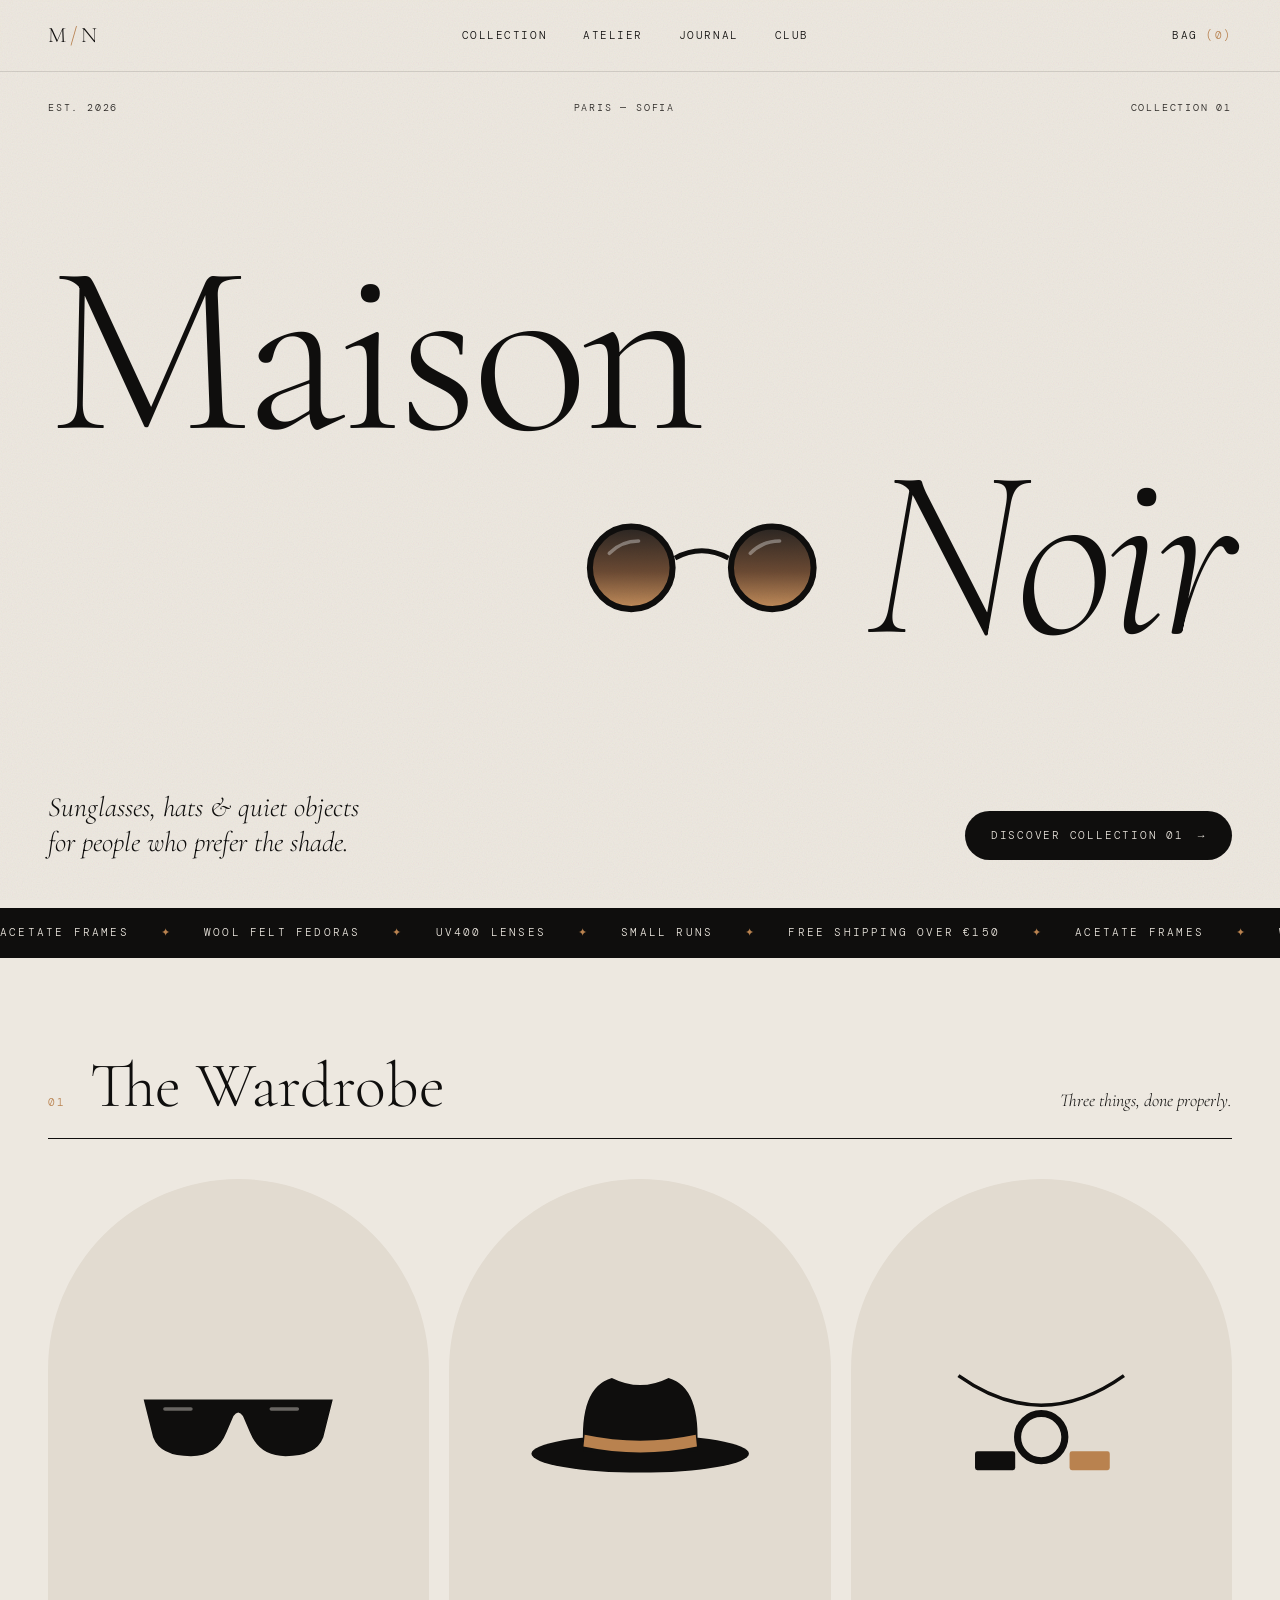
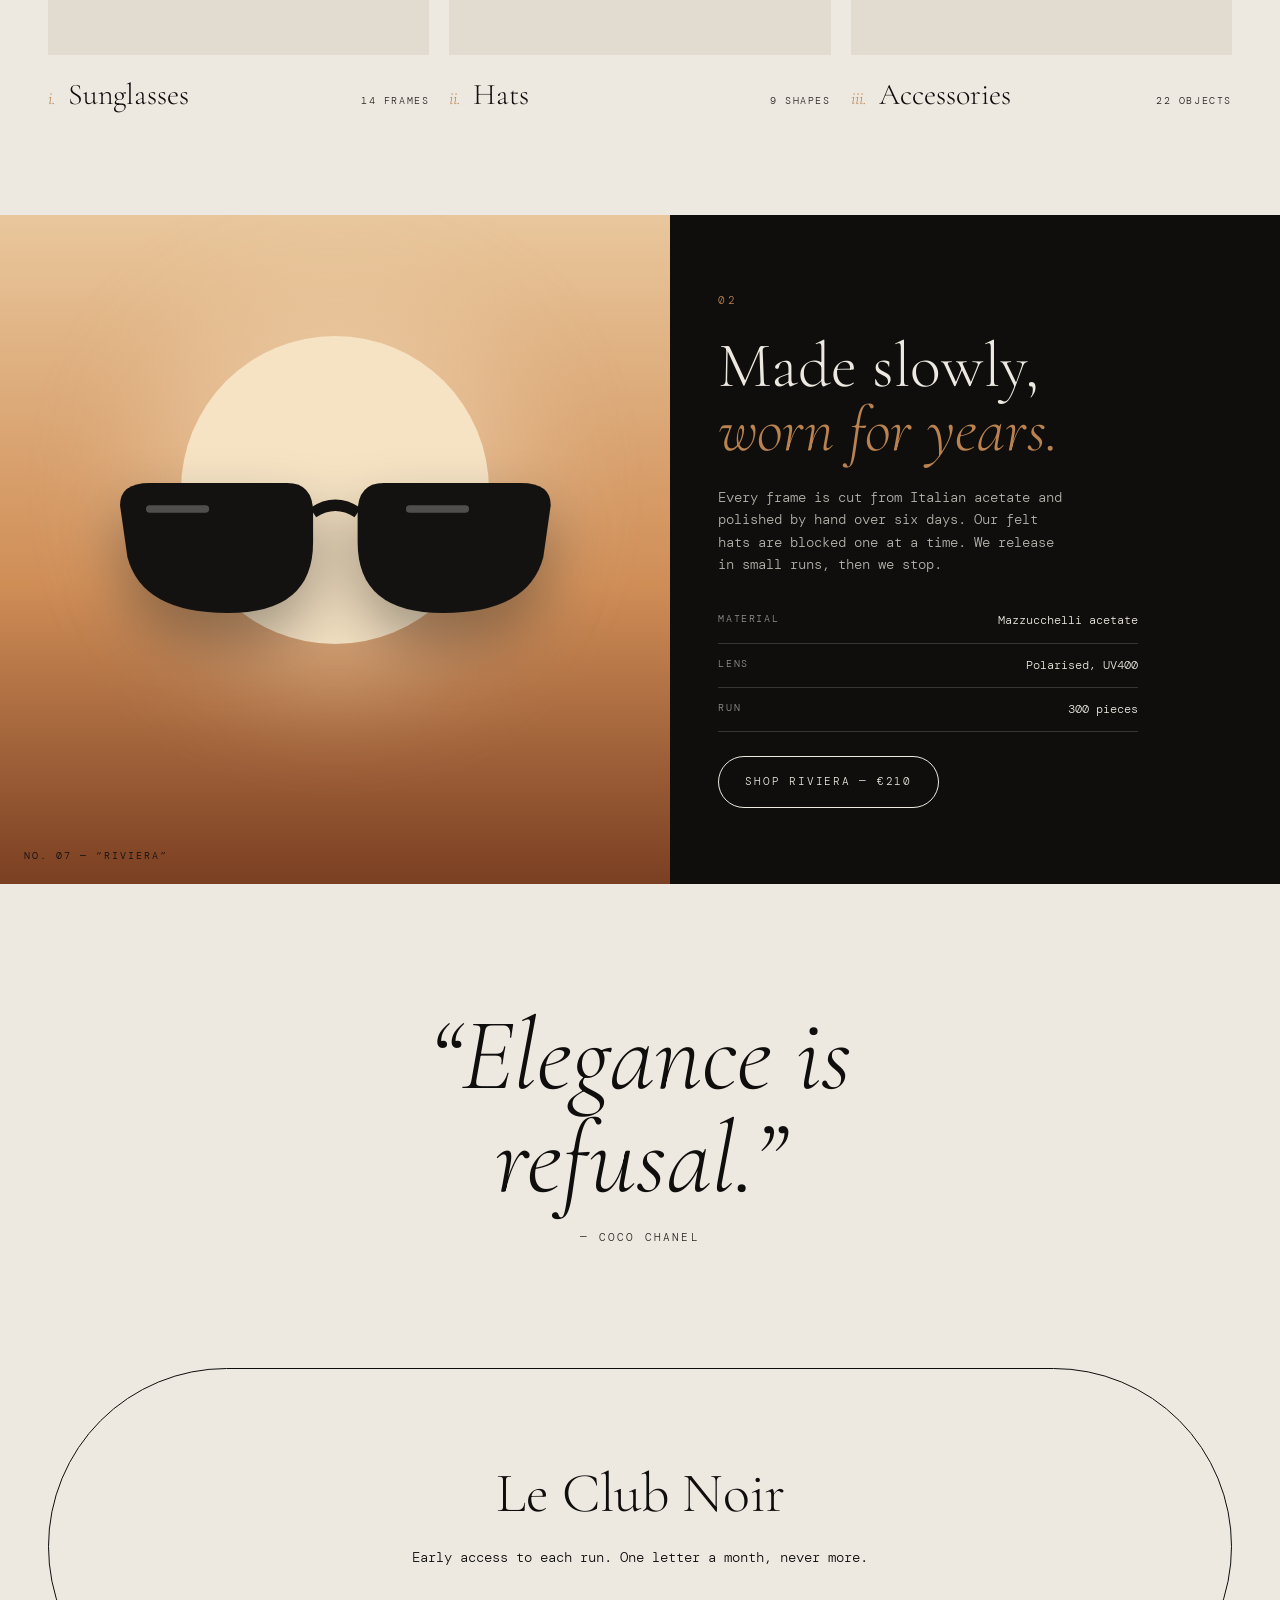
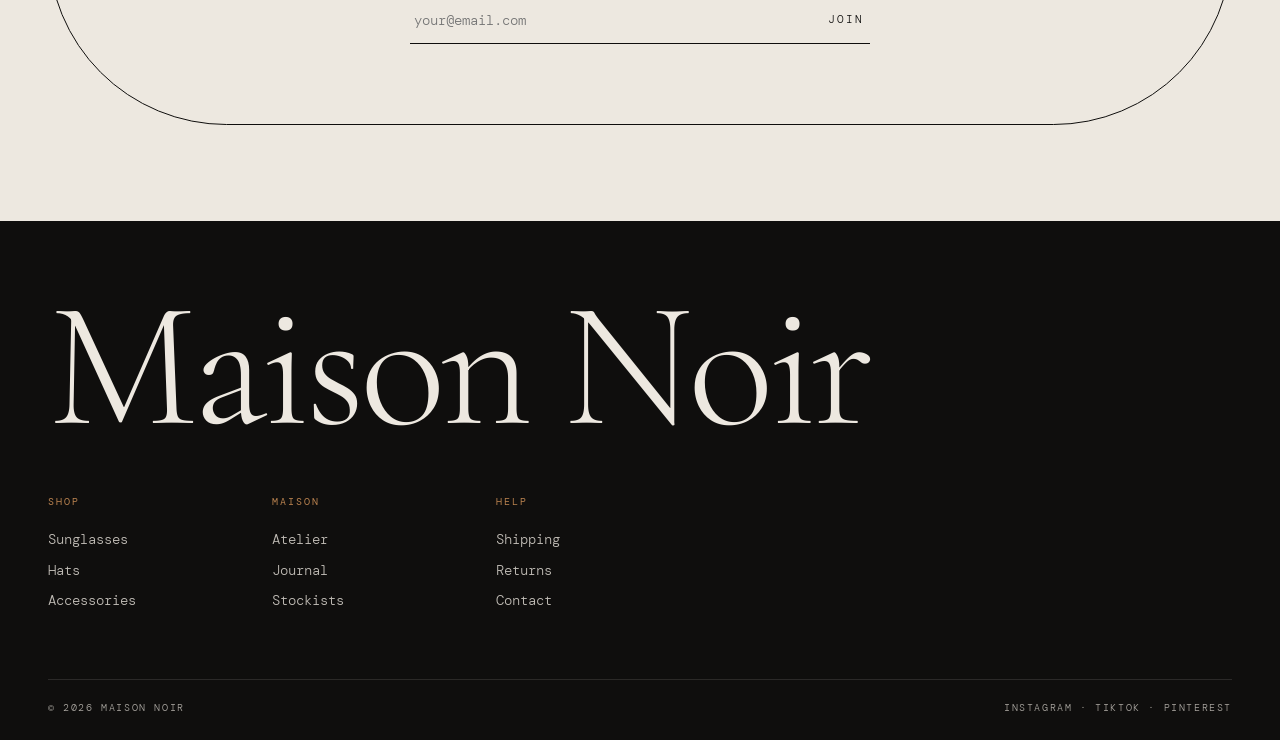
==== index.html @ e8234dfa "Add Maison Noir homepage Static, mobile-friendly landing page: hero wordmark with animated sunglasse" ====
<!doctype html>
<html lang="en">
<head>
  <meta charset="utf-8">
  <meta name="viewport" content="width=device-width, initial-scale=1">
  <title>Maison Noir — Sunglasses, Hats & Accessories</title>
  <meta name="description" content="Maison Noir. Sunglasses, hats and quiet accessories, made in small runs.">
  <link rel="preconnect" href="https://fonts.googleapis.com">
  <link rel="preconnect" href="https://fonts.gstatic.com" crossorigin>
  <link href="https://fonts.googleapis.com/css2?family=Cormorant+Garamond:ital,wght@0,300;0,400;1,300;1,400&family=DM+Mono:wght@300;400&display=swap" rel="stylesheet">
  <link rel="stylesheet" href="styles.css">
</head>
<body>

  <header class="nav">
    <a href="#" class="nav__logo" aria-label="Maison Noir home">M<span>/</span>N</a>
    <nav class="nav__links" id="menu">
      <a href="#collection">Collection</a>
      <a href="#atelier">Atelier</a>
      <a href="#journal">Journal</a>
      <a href="#club">Club</a>
    </nav>
    <div class="nav__right">
      <a href="#" class="nav__bag">Bag <span>(0)</span></a>
      <button class="nav__toggle" aria-label="Open menu" aria-expanded="false" aria-controls="menu">
        <span></span><span></span>
      </button>
    </div>
  </header>

  <main>
    <!-- Hero -->
    <section class="hero">
      <p class="hero__meta"><span>Est. 2026</span><span>Paris — Sofia</span><span>Collection 01</span></p>

      <h1 class="hero__title">
        <span class="hero__line">Maison</span>
        <span class="hero__line hero__line--glasses">
          <svg class="hero__specs" viewBox="0 0 220 80" aria-hidden="true">
            <defs>
              <linearGradient id="lens" x1="0" y1="0" x2="0" y2="1">
                <stop offset="0" stop-color="#2a2522"/>
                <stop offset=".55" stop-color="#6b4a33"/>
                <stop offset="1" stop-color="#c58f5c"/>
              </linearGradient>
            </defs>
            <path d="M88 34 Q110 22 132 34" fill="none" stroke="currentColor" stroke-width="4"/>
            <circle cx="52" cy="42" r="34" fill="url(#lens)" stroke="currentColor" stroke-width="5"/>
            <circle cx="168" cy="42" r="34" fill="url(#lens)" stroke="currentColor" stroke-width="5"/>
            <path d="M34 30 Q44 20 58 20" fill="none" stroke="#fff" stroke-opacity=".35" stroke-width="3" stroke-linecap="round"/>
            <path d="M150 30 Q160 20 174 20" fill="none" stroke="#fff" stroke-opacity=".35" stroke-width="3" stroke-linecap="round"/>
          </svg>
          <span>Noir</span>
        </span>
      </h1>

      <div class="hero__foot">
        <p class="hero__lede">Sunglasses, hats &amp; quiet objects<br>for people who prefer the shade.</p>
        <a href="#collection" class="btn">Discover Collection 01 <span aria-hidden="true">→</span></a>
      </div>
    </section>

    <!-- Marquee -->
    <div class="marquee" aria-hidden="true">
      <div class="marquee__track">
        <span>Acetate frames</span><span>✦</span><span>Wool felt fedoras</span><span>✦</span><span>UV400 lenses</span><span>✦</span><span>Small runs</span><span>✦</span><span>Free shipping over €150</span><span>✦</span>
        <span>Acetate frames</span><span>✦</span><span>Wool felt fedoras</span><span>✦</span><span>UV400 lenses</span><span>✦</span><span>Small runs</span><span>✦</span><span>Free shipping over €150</span><span>✦</span>
      </div>
    </div>

    <!-- Categories -->
    <section class="cats" id="collection">
      <header class="section-head">
        <span class="section-head__num">01</span>
        <h2>The Wardrobe</h2>
        <p>Three things, done properly.</p>
      </header>

      <div class="cats__grid">
        <a href="#" class="cat">
          <div class="cat__art cat__art--sun">
            <svg viewBox="0 0 200 90" aria-hidden="true">
              <path d="M20 30 H180 L172 62 Q166 78 140 78 Q118 78 110 58 L104 44 Q100 38 96 44 L90 58 Q82 78 60 78 Q34 78 28 62 Z" fill="currentColor"/>
              <path d="M38 38 L60 38" stroke="var(--bone)" stroke-opacity=".4" stroke-width="3" stroke-linecap="round"/>
              <path d="M128 38 L150 38" stroke="var(--bone)" stroke-opacity=".4" stroke-width="3" stroke-linecap="round"/>
            </svg>
          </div>
          <div class="cat__info">
            <span class="cat__idx">i.</span>
            <h3>Sunglasses</h3>
            <span class="cat__count">14 frames</span>
          </div>
        </a>

        <a href="#" class="cat">
          <div class="cat__art cat__art--hat">
            <svg viewBox="0 0 200 110" aria-hidden="true">
              <ellipse cx="100" cy="86" rx="92" ry="16" fill="currentColor"/>
              <path d="M52 84 Q48 30 76 22 Q100 34 124 22 Q152 30 148 84 Z" fill="currentColor"/>
              <path d="M53 70 Q100 80 147 70 L148 80 Q100 90 52 80 Z" fill="var(--accent)"/>
            </svg>
          </div>
          <div class="cat__info">
            <span class="cat__idx">ii.</span>
            <h3>Hats</h3>
            <span class="cat__count">9 shapes</span>
          </div>
        </a>

        <a href="#" class="cat">
          <div class="cat__art cat__art--acc">
            <svg viewBox="0 0 200 110" aria-hidden="true">
              <path d="M30 20 Q100 70 170 20" fill="none" stroke="currentColor" stroke-width="3"/>
              <circle cx="100" cy="72" r="20" fill="none" stroke="currentColor" stroke-width="6"/>
              <rect x="44" y="84" width="34" height="16" rx="2" fill="currentColor"/>
              <rect x="124" y="84" width="34" height="16" rx="2" fill="var(--accent)"/>
            </svg>
          </div>
          <div class="cat__info">
            <span class="cat__idx">iii.</span>
            <h3>Accessories</h3>
            <span class="cat__count">22 objects</span>
          </div>
        </a>
      </div>
    </section>

    <!-- Featured -->
    <section class="feature" id="atelier">
      <div class="feature__visual">
        <div class="feature__sun" aria-hidden="true"></div>
        <svg class="feature__specs" viewBox="0 0 260 100" aria-hidden="true">
          <path d="M14 26 Q14 14 30 14 H104 Q118 14 118 30 V46 Q118 84 72 84 Q26 84 18 54 Z" fill="#141210"/>
          <path d="M246 26 Q246 14 230 14 H156 Q142 14 142 30 V46 Q142 84 188 84 Q234 84 242 54 Z" fill="#141210"/>
          <path d="M118 30 Q130 22 142 30" fill="none" stroke="#141210" stroke-width="6"/>
          <path d="M30 28 L60 28" stroke="#fff" stroke-opacity=".25" stroke-width="4" stroke-linecap="round"/>
          <path d="M170 28 L200 28" stroke="#fff" stroke-opacity=".25" stroke-width="4" stroke-linecap="round"/>
        </svg>
        <span class="feature__tag">No. 07 — “Riviera”</span>
      </div>
      <div class="feature__text">
        <span class="section-head__num">02</span>
        <h2>Made slowly,<br><em>worn for years.</em></h2>
        <p>Every frame is cut from Italian acetate and polished by hand over six days. Our felt hats are blocked one at a time. We release in small runs, then we stop.</p>
        <ul class="feature__specs-list">
          <li><span>Material</span><span>Mazzucchelli acetate</span></li>
          <li><span>Lens</span><span>Polarised, UV400</span></li>
          <li><span>Run</span><span>300 pieces</span></li>
        </ul>
        <a href="#" class="btn btn--line">Shop Riviera — €210</a>
      </div>
    </section>

    <!-- Journal / quote -->
    <section class="quote" id="journal">
      <p>“Elegance is refusal.”</p>
      <span>— Coco Chanel</span>
    </section>

    <!-- Newsletter -->
    <section class="club" id="club">
      <h2>Le Club Noir</h2>
      <p>Early access to each run. One letter a month, never more.</p>
      <form class="club__form" onsubmit="event.preventDefault(); this.classList.add('is-done');">
        <label for="email" class="sr-only">Email address</label>
        <input id="email" type="email" placeholder="your@email.com" required>
        <button type="submit">Join</button>
        <span class="club__thanks">Merci. You're on the list.</span>
      </form>
    </section>
  </main>

  <footer class="footer">
    <div class="footer__brand">Maison Noir</div>
    <div class="footer__cols">
      <div>
        <h4>Shop</h4>
        <a href="#">Sunglasses</a><a href="#">Hats</a><a href="#">Accessories</a>
      </div>
      <div>
        <h4>Maison</h4>
        <a href="#">Atelier</a><a href="#">Journal</a><a href="#">Stockists</a>
      </div>
      <div>
        <h4>Help</h4>
        <a href="#">Shipping</a><a href="#">Returns</a><a href="#">Contact</a>
      </div>
    </div>
    <div class="footer__base">
      <span>© 2026 Maison Noir</span>
      <span>Instagram · TikTok · Pinterest</span>
    </div>
  </footer>

  <script>
    const toggle = document.querySelector('.nav__toggle');
    const nav = document.querySelector('.nav');
    toggle.addEventListener('click', () => {
      const open = nav.classList.toggle('is-open');
      toggle.setAttribute('aria-expanded', open);
    });
    document.querySelectorAll('.nav__links a').forEach(a =>
      a.addEventListener('click', () => {
        nav.classList.remove('is-open');
        toggle.setAttribute('aria-expanded', false);
      })
    );
  </script>
</body>
</html>
---- styles.css ----
:root {
  --ink: #0f0e0d;
  --ink-soft: #2b2825;
  --bone: #ede8e0;
  --bone-deep: #e2dbd0;
  --accent: #b9824f;
  --serif: "Cormorant Garamond", Georgia, serif;
  --mono: "DM Mono", ui-monospace, monospace;
  --gutter: clamp(16px, 4vw, 48px);
}

*, *::before, *::after { box-sizing: border-box; }
html { scroll-behavior: smooth; }
body {
  margin: 0;
  background: var(--bone);
  color: var(--ink);
  font-family: var(--mono);
  font-weight: 300;
  font-size: 14px;
  line-height: 1.6;
  -webkit-font-smoothing: antialiased;
  overflow-x: hidden;
}
/* subtle paper grain */
body::before {
  content: "";
  position: fixed;
  inset: 0;
  pointer-events: none;
  z-index: 100;
  opacity: .18;
  background-image: url("data:image/svg+xml,%3Csvg xmlns='http://www.w3.org/2000/svg' width='160' height='160'%3E%3Cfilter id='n'%3E%3CfeTurbulence type='fractalNoise' baseFrequency='.8' numOctaves='3' stitchTiles='stitch'/%3E%3C/filter%3E%3Crect width='100%25' height='100%25' filter='url(%23n)' opacity='.5'/%3E%3C/svg%3E");
  mix-blend-mode: multiply;
}

a { color: inherit; text-decoration: none; }
h1, h2, h3, h4 { font-family: var(--serif); font-weight: 300; margin: 0; }
.sr-only { position: absolute; width: 1px; height: 1px; overflow: hidden; clip: rect(0 0 0 0); }

/* ---------- Nav ---------- */
.nav {
  position: sticky;
  top: 0;
  z-index: 50;
  display: flex;
  align-items: center;
  justify-content: space-between;
  padding: 18px var(--gutter);
  background: color-mix(in srgb, var(--bone) 88%, transparent);
  backdrop-filter: blur(10px);
  border-bottom: 1px solid rgba(15, 14, 13, .12);
  text-transform: uppercase;
  letter-spacing: .14em;
  font-size: 11px;
}
.nav__logo {
  font-family: var(--serif);
  font-size: 22px;
  letter-spacing: .08em;
}
.nav__logo span { color: var(--accent); margin: 0 2px; }
.nav__links { display: flex; gap: 36px; }
.nav__links a, .nav__bag { position: relative; }
.nav__links a::after {
  content: "";
  position: absolute;
  left: 0; bottom: -4px;
  width: 100%; height: 1px;
  background: currentColor;
  transform: scaleX(0);
  transform-origin: right;
  transition: transform .4s ease;
}
.nav__links a:hover::after { transform: scaleX(1); transform-origin: left; }
.nav__right { display: flex; align-items: center; gap: 20px; }
.nav__bag span { color: var(--accent); }
.nav__toggle {
  display: none;
  width: 28px; height: 28px;
  background: none; border: 0; padding: 0; cursor: pointer;
  position: relative;
}
.nav__toggle span {
  position: absolute; left: 2px; right: 2px; height: 1px;
  background: var(--ink);
  transition: transform .3s ease, top .3s ease;
}
.nav__toggle span:first-child { top: 10px; }
.nav__toggle span:last-child { top: 17px; }
.nav.is-open .nav__toggle span:first-child { top: 14px; transform: rotate(45deg); }
.nav.is-open .nav__toggle span:last-child { top: 14px; transform: rotate(-45deg); }

/* ---------- Buttons ---------- */
.btn {
  display: inline-flex;
  align-items: center;
  gap: 14px;
  padding: 16px 26px;
  background: var(--ink);
  color: var(--bone);
  text-transform: uppercase;
  letter-spacing: .16em;
  font-size: 11px;
  border-radius: 999px;
  transition: background .3s ease, gap .3s ease;
}
.btn:hover { background: var(--accent); gap: 22px; }
.btn--line {
  background: transparent;
  color: var(--ink);
  border: 1px solid var(--ink);
}
.btn--line:hover { background: var(--ink); color: var(--bone); }

/* ---------- Hero ---------- */
.hero {
  min-height: calc(100svh - 64px);
  display: flex;
  flex-direction: column;
  justify-content: space-between;
  padding: 28px var(--gutter) 48px;
}
.hero__meta {
  display: flex;
  justify-content: space-between;
  gap: 12px;
  margin: 0;
  text-transform: uppercase;
  letter-spacing: .18em;
  font-size: 10px;
  color: var(--ink-soft);
}
.hero__title {
  font-size: clamp(76px, 19vw, 300px);
  line-height: .84;
  letter-spacing: -.03em;
  margin: 6vh 0;
}
.hero__line { display: block; }
.hero__line--glasses {
  display: flex;
  align-items: center;
  justify-content: flex-end;
  gap: .12em;
  font-style: italic;
}
.hero__specs {
  width: 1.1em;
  height: auto;
  color: var(--ink);
  transform: translateY(.04em);
  animation: tilt 6s ease-in-out infinite;
}
@keyframes tilt {
  0%, 100% { transform: translateY(.04em) rotate(-3deg); }
  50% { transform: translateY(.02em) rotate(3deg); }
}
.hero__foot {
  display: flex;
  justify-content: space-between;
  align-items: flex-end;
  gap: 24px;
  flex-wrap: wrap;
}
.hero__lede {
  margin: 0;
  font-family: var(--serif);
  font-size: clamp(20px, 2.4vw, 28px);
  line-height: 1.25;
  font-style: italic;
}

/* ---------- Marquee ---------- */
.marquee {
  background: var(--ink);
  color: var(--bone);
  overflow: hidden;
  padding: 16px 0;
  text-transform: uppercase;
  letter-spacing: .2em;
  font-size: 11px;
}
.marquee__track {
  display: flex;
  gap: 32px;
  width: max-content;
  animation: scroll 32s linear infinite;
}
.marquee__track span:nth-child(even) { color: var(--accent); }
@keyframes scroll { to { transform: translateX(-50%); } }

/* ---------- Section head ---------- */
.section-head {
  display: grid;
  grid-template-columns: auto 1fr auto;
  align-items: baseline;
  gap: 24px;
  padding-bottom: 20px;
  border-bottom: 1px solid var(--ink);
  margin-bottom: 40px;
}
.section-head__num {
  font-size: 11px;
  letter-spacing: .2em;
  color: var(--accent);
}
.section-head h2 { font-size: clamp(36px, 5vw, 64px); line-height: 1; }
.section-head p { margin: 0; font-family: var(--serif); font-style: italic; font-size: 18px; }

/* ---------- Categories ---------- */
.cats { padding: 96px var(--gutter); }
.cats__grid {
  display: grid;
  grid-template-columns: repeat(3, 1fr);
  gap: 20px;
}
.cat { display: block; }
.cat__art {
  aspect-ratio: 4 / 5;
  display: grid;
  place-items: center;
  background: var(--bone-deep);
  border-radius: 240px 240px 0 0;
  overflow: hidden;
  position: relative;
  transition: border-radius .6s cubic-bezier(.7, 0, .2, 1), background .6s ease;
}
.cat__art svg {
  width: 62%;
  color: var(--ink);
  transition: transform .6s cubic-bezier(.7, 0, .2, 1);
}
.cat:hover .cat__art { border-radius: 8px; background: var(--ink); }
.cat:hover .cat__art svg { color: var(--bone); transform: scale(1.08) rotate(-4deg); }
.cat__info {
  display: flex;
  align-items: baseline;
  gap: 12px;
  padding-top: 16px;
}
.cat__idx { font-family: var(--serif); font-style: italic; color: var(--accent); font-size: 18px; }
.cat h3 { font-size: 30px; flex: 1; }
.cat__count { font-size: 10px; letter-spacing: .16em; text-transform: uppercase; color: var(--ink-soft); }

/* ---------- Feature ---------- */
.feature {
  display: grid;
  grid-template-columns: 1.1fr 1fr;
  background: var(--ink);
  color: var(--bone);
}
.feature__visual {
  position: relative;
  min-height: 560px;
  display: grid;
  place-items: center;
  overflow: hidden;
  background: linear-gradient(180deg, #e9c79c 0%, #d08e57 55%, #7a3f22 100%);
}
.feature__sun {
  position: absolute;
  width: 46%;
  aspect-ratio: 1;
  border-radius: 50%;
  background: #f6e3c4;
  top: 18%;
  box-shadow: 0 0 120px 40px rgba(246, 227, 196, .45);
}
.feature__specs {
  position: relative;
  width: 72%;
  filter: drop-shadow(0 30px 30px rgba(0, 0, 0, .35));
}
.feature__tag {
  position: absolute;
  left: 24px; bottom: 20px;
  font-size: 10px;
  letter-spacing: .2em;
  text-transform: uppercase;
  color: var(--ink);
}
.feature__text {
  padding: clamp(40px, 6vw, 88px) var(--gutter);
  display: flex;
  flex-direction: column;
  justify-content: center;
  gap: 24px;
}
.feature__text h2 { font-size: clamp(40px, 5vw, 72px); line-height: 1; }
.feature__text em { color: var(--accent); }
.feature__text p { margin: 0; max-width: 44ch; color: rgba(237, 232, 224, .75); }
.feature__specs-list { list-style: none; padding: 0; margin: 0; max-width: 420px; }
.feature__specs-list li {
  display: flex;
  justify-content: space-between;
  padding: 12px 0;
  border-bottom: 1px solid rgba(237, 232, 224, .18);
  font-size: 12px;
}
.feature__specs-list li span:first-child { text-transform: uppercase; letter-spacing: .16em; font-size: 10px; opacity: .6; }
.feature .btn--line { color: var(--bone); border-color: var(--bone); align-self: flex-start; }
.feature .btn--line:hover { background: var(--bone); color: var(--ink); }

/* ---------- Quote ---------- */
.quote {
  padding: 120px var(--gutter);
  text-align: center;
}
.quote p {
  margin: 0 auto 16px;
  font-family: var(--serif);
  font-style: italic;
  font-size: clamp(40px, 8vw, 120px);
  line-height: 1;
  max-width: 14ch;
}
.quote span { font-size: 11px; letter-spacing: .2em; text-transform: uppercase; color: var(--ink-soft); }

/* ---------- Club ---------- */
.club {
  margin: 0 var(--gutter) 96px;
  padding: clamp(40px, 7vw, 80px) var(--gutter);
  border: 1px solid var(--ink);
  border-radius: 400px;
  text-align: center;
}
.club h2 { font-size: clamp(36px, 5vw, 56px); }
.club p { margin: 8px 0 28px; }
.club__form {
  display: flex;
  max-width: 460px;
  margin: 0 auto;
  border-bottom: 1px solid var(--ink);
  position: relative;
}
.club__form input {
  flex: 1;
  min-width: 0;
  background: none;
  border: 0;
  padding: 12px 4px;
  font: inherit;
  font-size: 14px;
  color: var(--ink);
  outline: none;
}
.club__form button {
  background: none;
  border: 0;
  cursor: pointer;
  font: inherit;
  text-transform: uppercase;
  letter-spacing: .18em;
  font-size: 11px;
  color: var(--ink);
}
.club__form button:hover { color: var(--accent); }
.club__thanks {
  position: absolute; inset: 0;
  display: grid; place-items: center;
  background: var(--bone);
  font-family: var(--serif); font-style: italic; font-size: 20px;
  opacity: 0; pointer-events: none;
  transition: opacity .4s ease;
}
.club__form.is-done .club__thanks { opacity: 1; }

/* ---------- Footer ---------- */
.footer {
  background: var(--ink);
  color: var(--bone);
  padding: 64px var(--gutter) 24px;
}
.footer__brand {
  font-family: var(--serif);
  font-size: clamp(56px, 14vw, 220px);
  line-height: .9;
  letter-spacing: -.03em;
  margin-bottom: 48px;
}
.footer__cols {
  display: grid;
  grid-template-columns: repeat(3, minmax(0, 200px));
  gap: 24px;
  margin-bottom: 64px;
}
.footer h4 {
  font-family: var(--mono);
  font-size: 10px;
  letter-spacing: .2em;
  text-transform: uppercase;
  color: var(--accent);
  margin-bottom: 14px;
  font-weight: 400;
}
.footer__cols a { display: block; padding: 4px 0; opacity: .8; }
.footer__cols a:hover { opacity: 1; color: var(--accent); }
.footer__base {
  display: flex;
  justify-content: space-between;
  gap: 16px;
  flex-wrap: wrap;
  padding-top: 20px;
  border-top: 1px solid rgba(237, 232, 224, .18);
  font-size: 10px;
  letter-spacing: .16em;
  text-transform: uppercase;
  opacity: .7;
}

/* ---------- Mobile ---------- */
@media (max-width: 860px) {
  .nav__toggle { display: block; }
  .nav__links {
    position: absolute;
    top: 100%; left: 0; right: 0;
    flex-direction: column;
    gap: 0;
    background: var(--bone);
    border-bottom: 1px solid rgba(15, 14, 13, .12);
    max-height: 0;
    overflow: hidden;
    transition: max-height .4s ease;
  }
  .nav__links a {
    padding: 18px var(--gutter);
    font-family: var(--serif);
    font-size: 28px;
    text-transform: none;
    letter-spacing: 0;
    border-top: 1px solid rgba(15, 14, 13, .08);
  }
  .nav__links a::after { display: none; }
  .nav.is-open .nav__links { max-height: 400px; }

  .hero { min-height: calc(100svh - 60px); }
  .hero__meta span:nth-child(2) { display: none; }
  .hero__title { margin: 4vh 0; }
  .hero__foot { flex-direction: column; align-items: flex-start; }

  .section-head { grid-template-columns: auto 1fr; }
  .section-head p { grid-column: 1 / -1; }

  .cats { padding: 64px var(--gutter); }
  .cats__grid {
    grid-template-columns: 1fr;
    gap: 40px;
  }
  .cat__art { aspect-ratio: 1 / 1; }

  .feature { grid-template-columns: 1fr; }
  .feature__visual { min-height: 380px; }

  .quote { padding: 80px var(--gutter); }
  .club { border-radius: 32px; }

  .footer__cols { grid-template-columns: repeat(2, 1fr); }
}

@media (prefers-reduced-motion: reduce) {
  *, *::before, *::after { animation: none !important; transition: none !important; }
}
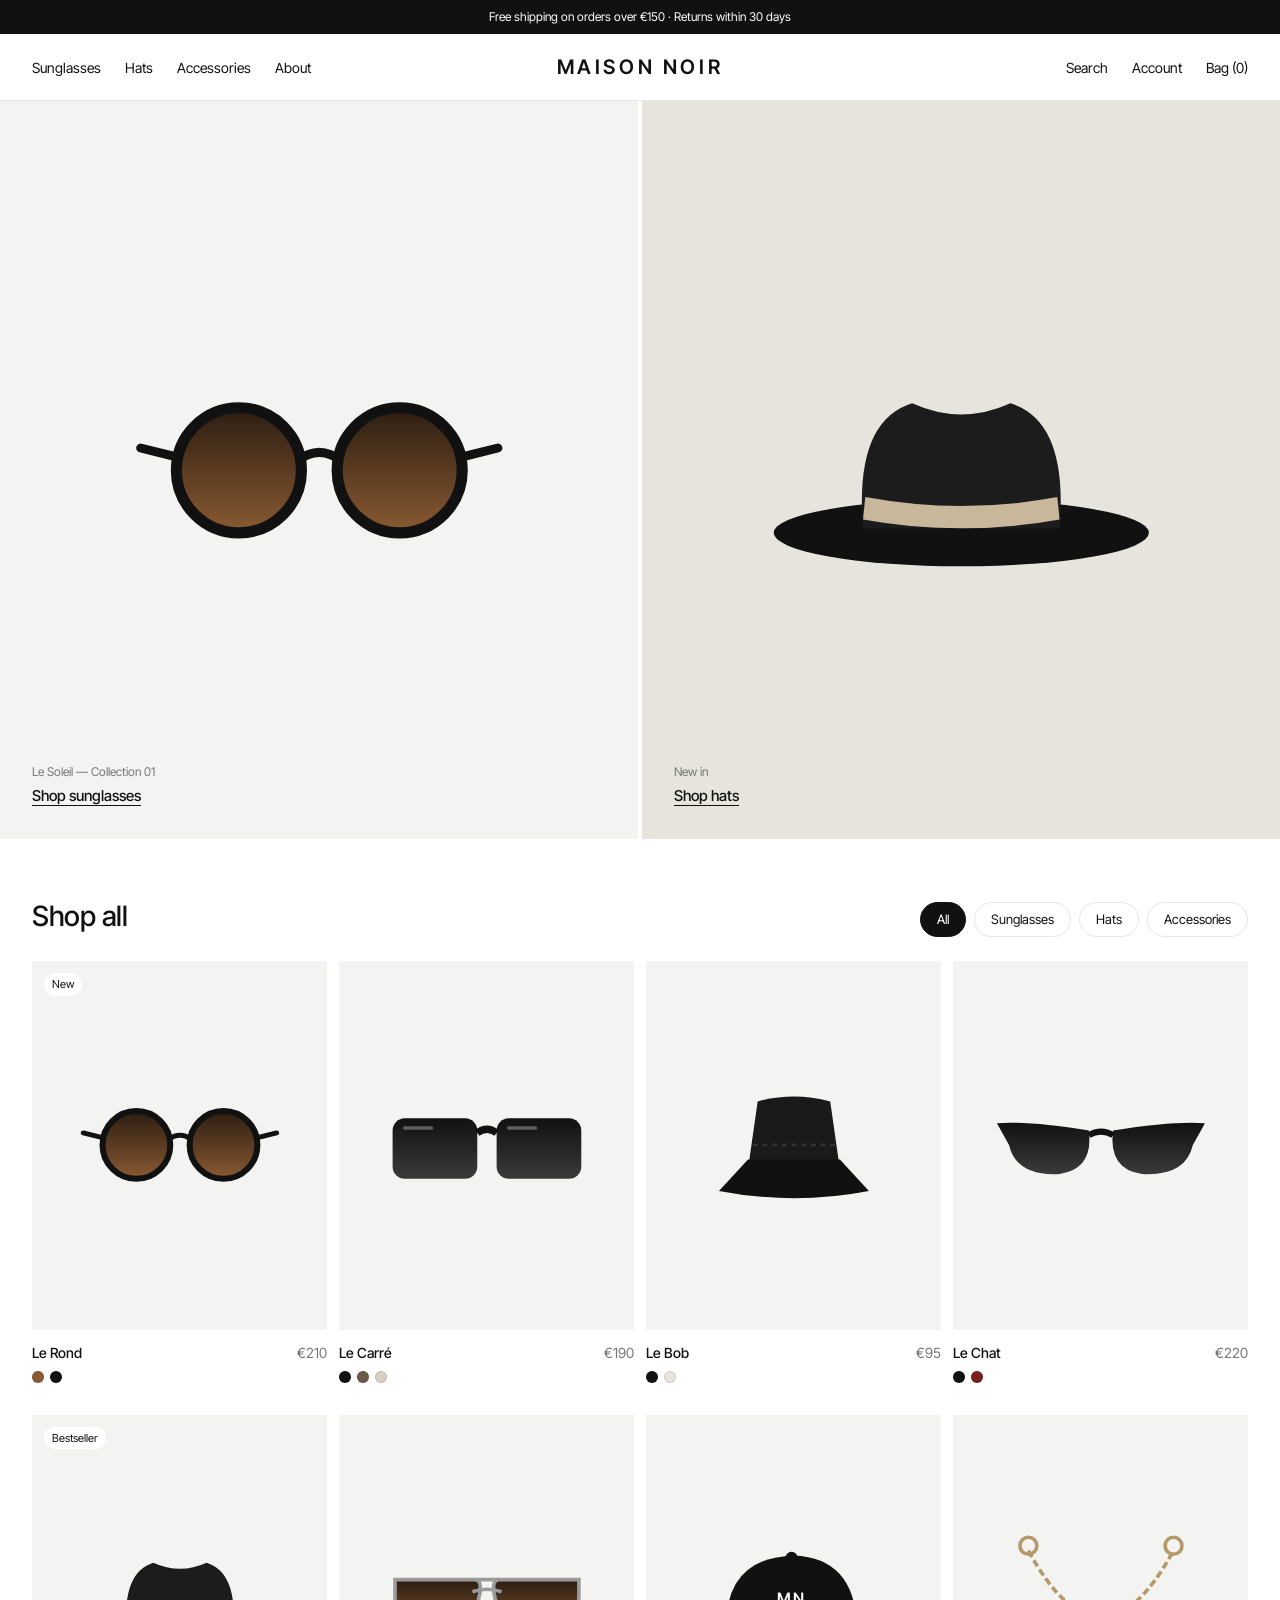
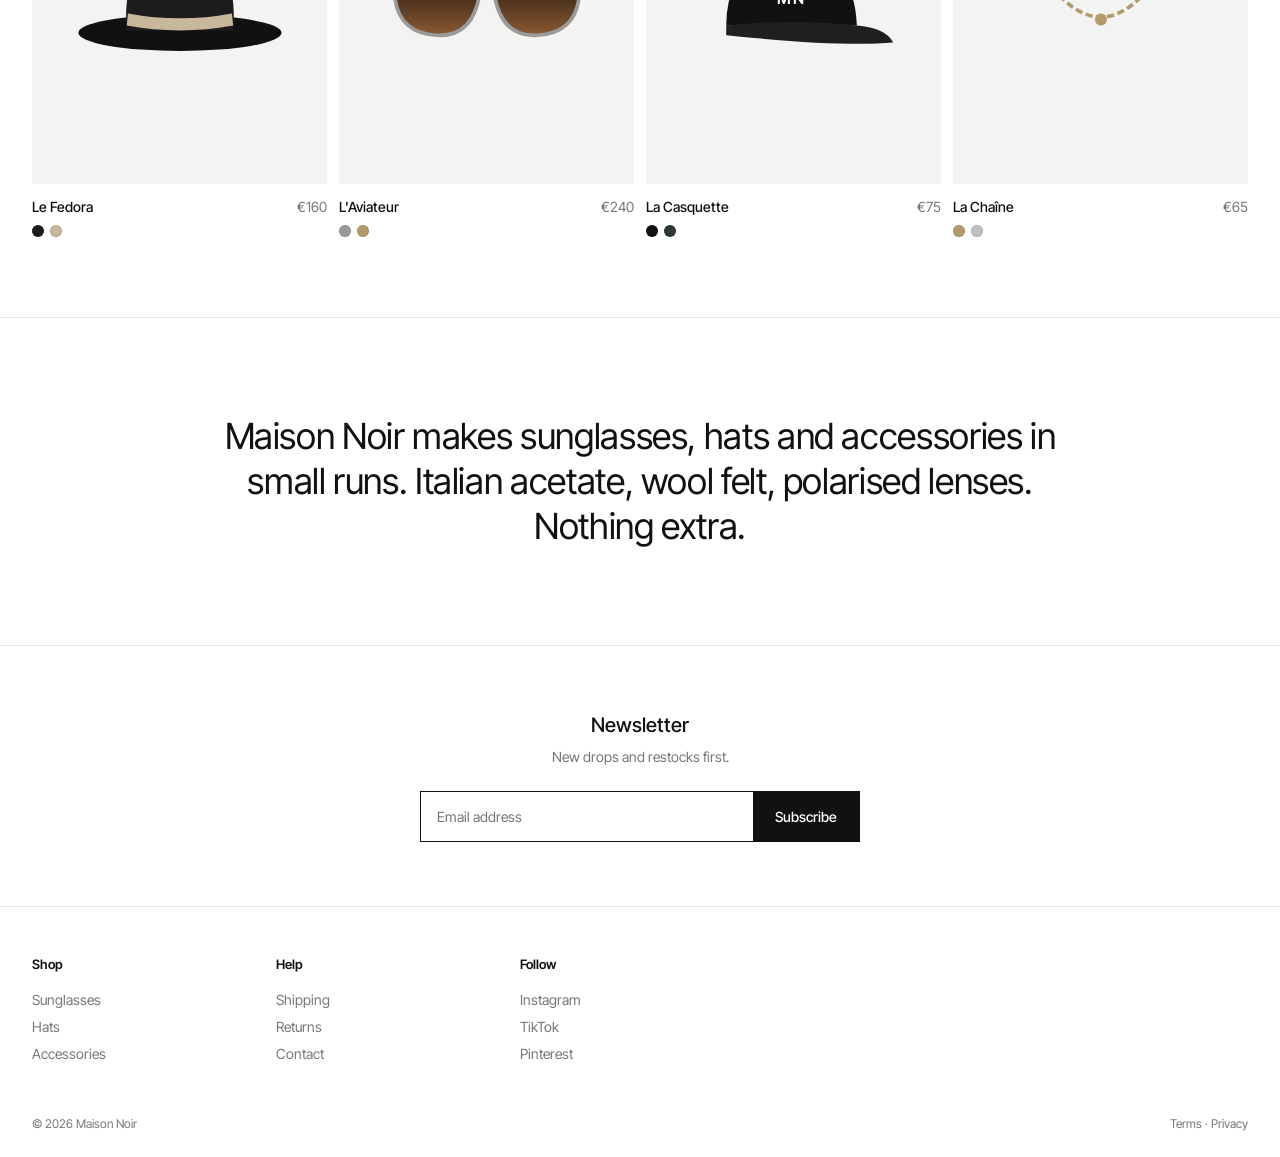
==== commit 0885ee0b: "Redesign homepage as a clean minimal shop White layout with centered wordmark, split hero tiles, fil" ====
--- a/index.html
+++ b/index.html
@@ -4,207 +4,248 @@
   <meta charset="utf-8">
   <meta name="viewport" content="width=device-width, initial-scale=1">
   <title>Maison Noir — Sunglasses, Hats & Accessories</title>
-  <meta name="description" content="Maison Noir. Sunglasses, hats and quiet accessories, made in small runs.">
+  <meta name="description" content="Maison Noir. Sunglasses, hats and accessories.">
   <link rel="preconnect" href="https://fonts.googleapis.com">
   <link rel="preconnect" href="https://fonts.gstatic.com" crossorigin>
-  <link href="https://fonts.googleapis.com/css2?family=Cormorant+Garamond:ital,wght@0,300;0,400;1,300;1,400&family=DM+Mono:wght@300;400&display=swap" rel="stylesheet">
+  <link href="https://fonts.googleapis.com/css2?family=Inter+Tight:wght@400;500;600&display=swap" rel="stylesheet">
   <link rel="stylesheet" href="styles.css">
 </head>
 <body>
 
+  <!-- Shared product drawings -->
+  <svg width="0" height="0" style="position:absolute" aria-hidden="true">
+    <defs>
+      <linearGradient id="tint" x1="0" y1="0" x2="0" y2="1">
+        <stop offset="0" stop-color="#111"/>
+        <stop offset="1" stop-color="#3a3a3a"/>
+      </linearGradient>
+      <linearGradient id="amber" x1="0" y1="0" x2="0" y2="1">
+        <stop offset="0" stop-color="#2b1d12"/>
+        <stop offset="1" stop-color="#8a5a32"/>
+      </linearGradient>
+    </defs>
+    <symbol id="p-round" viewBox="0 0 200 200">
+      <path d="M90 96 Q100 88 110 96" fill="none" stroke="#111" stroke-width="4"/>
+      <circle cx="64" cy="100" r="28" fill="url(#amber)" stroke="#111" stroke-width="5"/>
+      <circle cx="136" cy="100" r="28" fill="url(#amber)" stroke="#111" stroke-width="5"/>
+      <path d="M36 94 L20 90 M164 94 L180 90" stroke="#111" stroke-width="4" stroke-linecap="round"/>
+    </symbol>
+    <symbol id="p-square" viewBox="0 0 200 200">
+      <rect x="22" y="78" width="70" height="50" rx="10" fill="url(#tint)"/>
+      <rect x="108" y="78" width="70" height="50" rx="10" fill="url(#tint)"/>
+      <path d="M92 90 Q100 84 108 90" fill="none" stroke="#111" stroke-width="6"/>
+      <path d="M32 86 H54 M118 86 H140" stroke="#fff" stroke-opacity=".3" stroke-width="3" stroke-linecap="round"/>
+    </symbol>
+    <symbol id="p-cat" viewBox="0 0 200 200">
+      <path d="M14 82 Q40 80 90 88 Q94 120 66 124 Q30 126 24 100 Z" fill="url(#tint)"/>
+      <path d="M186 82 Q160 80 110 88 Q106 120 134 124 Q170 126 176 100 Z" fill="url(#tint)"/>
+      <path d="M90 92 Q100 86 110 92" fill="none" stroke="#111" stroke-width="5"/>
+    </symbol>
+    <symbol id="p-aviator" viewBox="0 0 200 200">
+      <path d="M24 84 H90 Q96 84 94 96 Q88 132 58 130 Q28 128 24 100 Z" fill="url(#amber)" stroke="#9a9a9a" stroke-width="3"/>
+      <path d="M176 84 H110 Q104 84 106 96 Q112 132 142 130 Q172 128 176 100 Z" fill="url(#amber)" stroke="#9a9a9a" stroke-width="3"/>
+      <path d="M90 84 H110 M88 94 Q100 90 112 94" fill="none" stroke="#9a9a9a" stroke-width="3"/>
+    </symbol>
+    <symbol id="p-bucket" viewBox="0 0 200 200">
+      <path d="M62 120 L70 64 Q100 56 130 64 L138 120 Z" fill="#1a1a1a"/>
+      <path d="M38 138 L62 112 H138 L162 138 Q100 150 38 138 Z" fill="#111"/>
+      <path d="M66 100 H134" stroke="#333" stroke-width="2" stroke-dasharray="4 4"/>
+    </symbol>
+    <symbol id="p-fedora" viewBox="0 0 200 200">
+      <ellipse cx="100" cy="128" rx="84" ry="15" fill="#111"/>
+      <path d="M56 126 Q52 78 78 70 Q100 80 122 70 Q148 78 144 126 Z" fill="#1c1c1c"/>
+      <path d="M57 112 Q100 120 143 112 L144 122 Q100 130 56 122 Z" fill="#c9b79c"/>
+    </symbol>
+    <symbol id="p-cap" viewBox="0 0 200 200">
+      <path d="M44 122 Q44 66 100 64 Q150 66 152 122 Z" fill="#111"/>
+      <path d="M44 122 Q100 116 152 122 Q176 124 182 136 Q140 140 44 130 Z" fill="#1f1f1f"/>
+      <circle cx="98" cy="66" r="5" fill="#111"/>
+      <text x="98" y="104" text-anchor="middle" font-family="Inter Tight, sans-serif" font-size="13" font-weight="600" fill="#fff" letter-spacing="2">MN</text>
+    </symbol>
+    <symbol id="p-chain" viewBox="0 0 200 200">
+      <path d="M40 60 Q100 170 160 60" fill="none" stroke="#b49a6a" stroke-width="3" stroke-dasharray="6 3"/>
+      <circle cx="40" cy="56" r="7" fill="none" stroke="#b49a6a" stroke-width="3"/>
+      <circle cx="160" cy="56" r="7" fill="none" stroke="#b49a6a" stroke-width="3"/>
+      <circle cx="100" cy="117" r="5" fill="#b49a6a"/>
+    </symbol>
+  </svg>
+
+  <div class="announce">Free shipping on orders over €150 · Returns within 30 days</div>
+
   <header class="nav">
-    <a href="#" class="nav__logo" aria-label="Maison Noir home">M<span>/</span>N</a>
+    <button class="nav__toggle" aria-label="Menu" aria-expanded="false" aria-controls="menu">Menu</button>
     <nav class="nav__links" id="menu">
-      <a href="#collection">Collection</a>
-      <a href="#atelier">Atelier</a>
-      <a href="#journal">Journal</a>
-      <a href="#club">Club</a>
+      <a href="#shop" data-jump="sunglasses">Sunglasses</a>
+      <a href="#shop" data-jump="hats">Hats</a>
+      <a href="#shop" data-jump="accessories">Accessories</a>
+      <a href="#about">About</a>
     </nav>
+    <a href="#" class="nav__logo">Maison Noir</a>
     <div class="nav__right">
-      <a href="#" class="nav__bag">Bag <span>(0)</span></a>
-      <button class="nav__toggle" aria-label="Open menu" aria-expanded="false" aria-controls="menu">
-        <span></span><span></span>
-      </button>
+      <a href="#" class="hide-sm">Search</a>
+      <a href="#" class="hide-sm">Account</a>
+      <a href="#" class="nav__bag">Bag (<span id="bag-count">0</span>)</a>
     </div>
   </header>
 
   <main>
-    <!-- Hero -->
+    <!-- Hero: two product tiles -->
     <section class="hero">
-      <p class="hero__meta"><span>Est. 2026</span><span>Paris — Sofia</span><span>Collection 01</span></p>
-
-      <h1 class="hero__title">
-        <span class="hero__line">Maison</span>
-        <span class="hero__line hero__line--glasses">
-          <svg class="hero__specs" viewBox="0 0 220 80" aria-hidden="true">
-            <defs>
-              <linearGradient id="lens" x1="0" y1="0" x2="0" y2="1">
-                <stop offset="0" stop-color="#2a2522"/>
-                <stop offset=".55" stop-color="#6b4a33"/>
-                <stop offset="1" stop-color="#c58f5c"/>
-              </linearGradient>
-            </defs>
-            <path d="M88 34 Q110 22 132 34" fill="none" stroke="currentColor" stroke-width="4"/>
-            <circle cx="52" cy="42" r="34" fill="url(#lens)" stroke="currentColor" stroke-width="5"/>
-            <circle cx="168" cy="42" r="34" fill="url(#lens)" stroke="currentColor" stroke-width="5"/>
-            <path d="M34 30 Q44 20 58 20" fill="none" stroke="#fff" stroke-opacity=".35" stroke-width="3" stroke-linecap="round"/>
-            <path d="M150 30 Q160 20 174 20" fill="none" stroke="#fff" stroke-opacity=".35" stroke-width="3" stroke-linecap="round"/>
-          </svg>
-          <span>Noir</span>
-        </span>
-      </h1>
-
-      <div class="hero__foot">
-        <p class="hero__lede">Sunglasses, hats &amp; quiet objects<br>for people who prefer the shade.</p>
-        <a href="#collection" class="btn">Discover Collection 01 <span aria-hidden="true">→</span></a>
-      </div>
-    </section>
-
-    <!-- Marquee -->
-    <div class="marquee" aria-hidden="true">
-      <div class="marquee__track">
-        <span>Acetate frames</span><span>✦</span><span>Wool felt fedoras</span><span>✦</span><span>UV400 lenses</span><span>✦</span><span>Small runs</span><span>✦</span><span>Free shipping over €150</span><span>✦</span>
-        <span>Acetate frames</span><span>✦</span><span>Wool felt fedoras</span><span>✦</span><span>UV400 lenses</span><span>✦</span><span>Small runs</span><span>✦</span><span>Free shipping over €150</span><span>✦</span>
-      </div>
-    </div>
-
-    <!-- Categories -->
-    <section class="cats" id="collection">
-      <header class="section-head">
-        <span class="section-head__num">01</span>
-        <h2>The Wardrobe</h2>
-        <p>Three things, done properly.</p>
-      </header>
-
-      <div class="cats__grid">
-        <a href="#" class="cat">
-          <div class="cat__art cat__art--sun">
-            <svg viewBox="0 0 200 90" aria-hidden="true">
-              <path d="M20 30 H180 L172 62 Q166 78 140 78 Q118 78 110 58 L104 44 Q100 38 96 44 L90 58 Q82 78 60 78 Q34 78 28 62 Z" fill="currentColor"/>
-              <path d="M38 38 L60 38" stroke="var(--bone)" stroke-opacity=".4" stroke-width="3" stroke-linecap="round"/>
-              <path d="M128 38 L150 38" stroke="var(--bone)" stroke-opacity=".4" stroke-width="3" stroke-linecap="round"/>
-            </svg>
-          </div>
-          <div class="cat__info">
-            <span class="cat__idx">i.</span>
-            <h3>Sunglasses</h3>
-            <span class="cat__count">14 frames</span>
-          </div>
-        </a>
-
-        <a href="#" class="cat">
-          <div class="cat__art cat__art--hat">
-            <svg viewBox="0 0 200 110" aria-hidden="true">
-              <ellipse cx="100" cy="86" rx="92" ry="16" fill="currentColor"/>
-              <path d="M52 84 Q48 30 76 22 Q100 34 124 22 Q152 30 148 84 Z" fill="currentColor"/>
-              <path d="M53 70 Q100 80 147 70 L148 80 Q100 90 52 80 Z" fill="var(--accent)"/>
-            </svg>
-          </div>
-          <div class="cat__info">
-            <span class="cat__idx">ii.</span>
-            <h3>Hats</h3>
-            <span class="cat__count">9 shapes</span>
-          </div>
-        </a>
-
-        <a href="#" class="cat">
-          <div class="cat__art cat__art--acc">
-            <svg viewBox="0 0 200 110" aria-hidden="true">
-              <path d="M30 20 Q100 70 170 20" fill="none" stroke="currentColor" stroke-width="3"/>
-              <circle cx="100" cy="72" r="20" fill="none" stroke="currentColor" stroke-width="6"/>
-              <rect x="44" y="84" width="34" height="16" rx="2" fill="currentColor"/>
-              <rect x="124" y="84" width="34" height="16" rx="2" fill="var(--accent)"/>
-            </svg>
-          </div>
-          <div class="cat__info">
-            <span class="cat__idx">iii.</span>
-            <h3>Accessories</h3>
-            <span class="cat__count">22 objects</span>
-          </div>
-        </a>
-      </div>
-    </section>
-
-    <!-- Featured -->
-    <section class="feature" id="atelier">
-      <div class="feature__visual">
-        <div class="feature__sun" aria-hidden="true"></div>
-        <svg class="feature__specs" viewBox="0 0 260 100" aria-hidden="true">
-          <path d="M14 26 Q14 14 30 14 H104 Q118 14 118 30 V46 Q118 84 72 84 Q26 84 18 54 Z" fill="#141210"/>
-          <path d="M246 26 Q246 14 230 14 H156 Q142 14 142 30 V46 Q142 84 188 84 Q234 84 242 54 Z" fill="#141210"/>
-          <path d="M118 30 Q130 22 142 30" fill="none" stroke="#141210" stroke-width="6"/>
-          <path d="M30 28 L60 28" stroke="#fff" stroke-opacity=".25" stroke-width="4" stroke-linecap="round"/>
-          <path d="M170 28 L200 28" stroke="#fff" stroke-opacity=".25" stroke-width="4" stroke-linecap="round"/>
-        </svg>
-        <span class="feature__tag">No. 07 — “Riviera”</span>
-      </div>
-      <div class="feature__text">
-        <span class="section-head__num">02</span>
-        <h2>Made slowly,<br><em>worn for years.</em></h2>
-        <p>Every frame is cut from Italian acetate and polished by hand over six days. Our felt hats are blocked one at a time. We release in small runs, then we stop.</p>
-        <ul class="feature__specs-list">
-          <li><span>Material</span><span>Mazzucchelli acetate</span></li>
-          <li><span>Lens</span><span>Polarised, UV400</span></li>
-          <li><span>Run</span><span>300 pieces</span></li>
-        </ul>
-        <a href="#" class="btn btn--line">Shop Riviera — €210</a>
-      </div>
-    </section>
-
-    <!-- Journal / quote -->
-    <section class="quote" id="journal">
-      <p>“Elegance is refusal.”</p>
-      <span>— Coco Chanel</span>
+      <a href="#shop" class="hero__tile" data-jump="sunglasses">
+        <svg class="hero__art"><use href="#p-round"/></svg>
+        <div class="hero__label">
+          <span>Le Soleil — Collection 01</span>
+          <strong>Shop sunglasses</strong>
+        </div>
+      </a>
+      <a href="#shop" class="hero__tile hero__tile--dark" data-jump="hats">
+        <svg class="hero__art"><use href="#p-fedora"/></svg>
+        <div class="hero__label">
+          <span>New in</span>
+          <strong>Shop hats</strong>
+        </div>
+      </a>
+    </section>
+
+    <!-- Products -->
+    <section class="shop" id="shop">
+      <div class="shop__head">
+        <h1>Shop all</h1>
+        <div class="filters" role="tablist">
+          <button class="is-active" data-filter="all">All</button>
+          <button data-filter="sunglasses">Sunglasses</button>
+          <button data-filter="hats">Hats</button>
+          <button data-filter="accessories">Accessories</button>
+        </div>
+      </div>
+
+      <div class="grid">
+        <article class="card" data-cat="sunglasses">
+          <div class="card__img"><span class="card__badge">New</span><svg><use href="#p-round"/></svg><button class="card__add">Add to bag</button></div>
+          <div class="card__info"><h3>Le Rond</h3><span>€210</span></div>
+          <div class="card__swatches"><i style="--c:#8a5a32"></i><i style="--c:#111"></i></div>
+        </article>
+        <article class="card" data-cat="sunglasses">
+          <div class="card__img"><svg><use href="#p-square"/></svg><button class="card__add">Add to bag</button></div>
+          <div class="card__info"><h3>Le Carré</h3><span>€190</span></div>
+          <div class="card__swatches"><i style="--c:#111"></i><i style="--c:#6b5a4a"></i><i style="--c:#d8cfc2"></i></div>
+        </article>
+        <article class="card" data-cat="hats">
+          <div class="card__img"><svg><use href="#p-bucket"/></svg><button class="card__add">Add to bag</button></div>
+          <div class="card__info"><h3>Le Bob</h3><span>€95</span></div>
+          <div class="card__swatches"><i style="--c:#111"></i><i style="--c:#e9e4da"></i></div>
+        </article>
+        <article class="card" data-cat="sunglasses">
+          <div class="card__img"><svg><use href="#p-cat"/></svg><button class="card__add">Add to bag</button></div>
+          <div class="card__info"><h3>Le Chat</h3><span>€220</span></div>
+          <div class="card__swatches"><i style="--c:#111"></i><i style="--c:#7a1f1f"></i></div>
+        </article>
+        <article class="card" data-cat="hats">
+          <div class="card__img"><span class="card__badge">Bestseller</span><svg><use href="#p-fedora"/></svg><button class="card__add">Add to bag</button></div>
+          <div class="card__info"><h3>Le Fedora</h3><span>€160</span></div>
+          <div class="card__swatches"><i style="--c:#1c1c1c"></i><i style="--c:#c9b79c"></i></div>
+        </article>
+        <article class="card" data-cat="sunglasses">
+          <div class="card__img"><svg><use href="#p-aviator"/></svg><button class="card__add">Add to bag</button></div>
+          <div class="card__info"><h3>L'Aviateur</h3><span>€240</span></div>
+          <div class="card__swatches"><i style="--c:#9a9a9a"></i><i style="--c:#b49a6a"></i></div>
+        </article>
+        <article class="card" data-cat="hats">
+          <div class="card__img"><svg><use href="#p-cap"/></svg><button class="card__add">Add to bag</button></div>
+          <div class="card__info"><h3>La Casquette</h3><span>€75</span></div>
+          <div class="card__swatches"><i style="--c:#111"></i><i style="--c:#2c3a2f"></i></div>
+        </article>
+        <article class="card" data-cat="accessories">
+          <div class="card__img"><svg><use href="#p-chain"/></svg><button class="card__add">Add to bag</button></div>
+          <div class="card__info"><h3>La Chaîne</h3><span>€65</span></div>
+          <div class="card__swatches"><i style="--c:#b49a6a"></i><i style="--c:#c0c0c0"></i></div>
+        </article>
+      </div>
+    </section>
+
+    <!-- About -->
+    <section class="about" id="about">
+      <p>Maison Noir makes sunglasses, hats and accessories in small runs. Italian acetate, wool felt, polarised lenses. Nothing extra.</p>
     </section>
 
     <!-- Newsletter -->
-    <section class="club" id="club">
-      <h2>Le Club Noir</h2>
-      <p>Early access to each run. One letter a month, never more.</p>
-      <form class="club__form" onsubmit="event.preventDefault(); this.classList.add('is-done');">
+    <section class="news">
+      <h2>Newsletter</h2>
+      <p>New drops and restocks first.</p>
+      <form class="news__form" id="news-form">
         <label for="email" class="sr-only">Email address</label>
-        <input id="email" type="email" placeholder="your@email.com" required>
-        <button type="submit">Join</button>
-        <span class="club__thanks">Merci. You're on the list.</span>
+        <input id="email" type="email" placeholder="Email address" required>
+        <button type="submit">Subscribe</button>
       </form>
     </section>
   </main>
 
   <footer class="footer">
-    <div class="footer__brand">Maison Noir</div>
     <div class="footer__cols">
       <div>
         <h4>Shop</h4>
         <a href="#">Sunglasses</a><a href="#">Hats</a><a href="#">Accessories</a>
       </div>
       <div>
-        <h4>Maison</h4>
-        <a href="#">Atelier</a><a href="#">Journal</a><a href="#">Stockists</a>
-      </div>
-      <div>
         <h4>Help</h4>
         <a href="#">Shipping</a><a href="#">Returns</a><a href="#">Contact</a>
+      </div>
+      <div>
+        <h4>Follow</h4>
+        <a href="#">Instagram</a><a href="#">TikTok</a><a href="#">Pinterest</a>
       </div>
     </div>
     <div class="footer__base">
       <span>© 2026 Maison Noir</span>
-      <span>Instagram · TikTok · Pinterest</span>
+      <span>Terms · Privacy</span>
     </div>
   </footer>
 
+  <div class="toast" id="toast" role="status" aria-live="polite"></div>
+
   <script>
+    // Mobile menu
+    const nav = document.querySelector('.nav');
     const toggle = document.querySelector('.nav__toggle');
-    const nav = document.querySelector('.nav');
     toggle.addEventListener('click', () => {
       const open = nav.classList.toggle('is-open');
       toggle.setAttribute('aria-expanded', open);
+      toggle.textContent = open ? 'Close' : 'Menu';
     });
-    document.querySelectorAll('.nav__links a').forEach(a =>
-      a.addEventListener('click', () => {
-        nav.classList.remove('is-open');
-        toggle.setAttribute('aria-expanded', false);
-      })
-    );
+
+    // Category filter
+    const buttons = document.querySelectorAll('[data-filter]');
+    const cards = document.querySelectorAll('.card');
+    function filter(cat) {
+      buttons.forEach(b => b.classList.toggle('is-active', b.dataset.filter === cat));
+      cards.forEach(c => c.hidden = cat !== 'all' && c.dataset.cat !== cat);
+    }
+    buttons.forEach(b => b.addEventListener('click', () => filter(b.dataset.filter)));
+    document.querySelectorAll('[data-jump]').forEach(a => a.addEventListener('click', () => {
+      filter(a.dataset.jump);
+      nav.classList.remove('is-open');
+      toggle.setAttribute('aria-expanded', false);
+      toggle.textContent = 'Menu';
+    }));
+
+    // Bag + toast
+    let bag = 0, timer;
+    const toast = document.getElementById('toast');
+    function notify(msg) {
+      toast.textContent = msg;
+      toast.classList.add('is-show');
+      clearTimeout(timer);
+      timer = setTimeout(() => toast.classList.remove('is-show'), 2200);
+    }
+    document.querySelectorAll('.card__add').forEach(btn => btn.addEventListener('click', () => {
+      document.getElementById('bag-count').textContent = ++bag;
+      notify(btn.closest('.card').querySelector('h3').textContent + ' added to bag');
+    }));
+    document.getElementById('news-form').addEventListener('submit', e => {
+      e.preventDefault();
+      e.target.reset();
+      notify('Thank you for subscribing');
+    });
   </script>
 </body>
 </html>
--- a/styles.css
+++ b/styles.css
@@ -1,463 +1,322 @@
 :root {
-  --ink: #0f0e0d;
-  --ink-soft: #2b2825;
-  --bone: #ede8e0;
-  --bone-deep: #e2dbd0;
-  --accent: #b9824f;
-  --serif: "Cormorant Garamond", Georgia, serif;
-  --mono: "DM Mono", ui-monospace, monospace;
-  --gutter: clamp(16px, 4vw, 48px);
+  --black: #111;
+  --white: #fff;
+  --tile: #f3f3f1;
+  --line: #e6e6e3;
+  --muted: #777;
+  --gutter: clamp(16px, 2.5vw, 32px);
+  --font: "Inter Tight", "Helvetica Neue", Arial, sans-serif;
 }
 
 *, *::before, *::after { box-sizing: border-box; }
 html { scroll-behavior: smooth; }
 body {
   margin: 0;
-  background: var(--bone);
-  color: var(--ink);
-  font-family: var(--mono);
-  font-weight: 300;
+  background: var(--white);
+  color: var(--black);
+  font-family: var(--font);
   font-size: 14px;
-  line-height: 1.6;
+  line-height: 1.5;
   -webkit-font-smoothing: antialiased;
-  overflow-x: hidden;
-}
-/* subtle paper grain */
-body::before {
-  content: "";
-  position: fixed;
-  inset: 0;
-  pointer-events: none;
-  z-index: 100;
-  opacity: .18;
-  background-image: url("data:image/svg+xml,%3Csvg xmlns='http://www.w3.org/2000/svg' width='160' height='160'%3E%3Cfilter id='n'%3E%3CfeTurbulence type='fractalNoise' baseFrequency='.8' numOctaves='3' stitchTiles='stitch'/%3E%3C/filter%3E%3Crect width='100%25' height='100%25' filter='url(%23n)' opacity='.5'/%3E%3C/svg%3E");
-  mix-blend-mode: multiply;
-}
-
+}
 a { color: inherit; text-decoration: none; }
-h1, h2, h3, h4 { font-family: var(--serif); font-weight: 300; margin: 0; }
+button { font: inherit; color: inherit; cursor: pointer; }
+h1, h2, h3, h4, p { margin: 0; }
 .sr-only { position: absolute; width: 1px; height: 1px; overflow: hidden; clip: rect(0 0 0 0); }
+
+/* ---------- Announcement ---------- */
+.announce {
+  background: var(--black);
+  color: var(--white);
+  text-align: center;
+  font-size: 12px;
+  padding: 8px var(--gutter);
+}
 
 /* ---------- Nav ---------- */
 .nav {
   position: sticky;
   top: 0;
-  z-index: 50;
-  display: flex;
+  z-index: 20;
+  display: grid;
+  grid-template-columns: 1fr auto 1fr;
   align-items: center;
-  justify-content: space-between;
   padding: 18px var(--gutter);
-  background: color-mix(in srgb, var(--bone) 88%, transparent);
-  backdrop-filter: blur(10px);
-  border-bottom: 1px solid rgba(15, 14, 13, .12);
+  background: var(--white);
+  border-bottom: 1px solid var(--line);
+}
+.nav__links { display: flex; gap: 24px; }
+.nav__logo {
+  font-size: 20px;
+  font-weight: 600;
+  letter-spacing: .18em;
   text-transform: uppercase;
-  letter-spacing: .14em;
-  font-size: 11px;
-}
-.nav__logo {
-  font-family: var(--serif);
-  font-size: 22px;
-  letter-spacing: .08em;
-}
-.nav__logo span { color: var(--accent); margin: 0 2px; }
-.nav__links { display: flex; gap: 36px; }
-.nav__links a, .nav__bag { position: relative; }
-.nav__links a::after {
-  content: "";
-  position: absolute;
-  left: 0; bottom: -4px;
-  width: 100%; height: 1px;
-  background: currentColor;
-  transform: scaleX(0);
-  transform-origin: right;
-  transition: transform .4s ease;
-}
-.nav__links a:hover::after { transform: scaleX(1); transform-origin: left; }
-.nav__right { display: flex; align-items: center; gap: 20px; }
-.nav__bag span { color: var(--accent); }
-.nav__toggle {
-  display: none;
-  width: 28px; height: 28px;
-  background: none; border: 0; padding: 0; cursor: pointer;
-  position: relative;
-}
-.nav__toggle span {
-  position: absolute; left: 2px; right: 2px; height: 1px;
-  background: var(--ink);
-  transition: transform .3s ease, top .3s ease;
-}
-.nav__toggle span:first-child { top: 10px; }
-.nav__toggle span:last-child { top: 17px; }
-.nav.is-open .nav__toggle span:first-child { top: 14px; transform: rotate(45deg); }
-.nav.is-open .nav__toggle span:last-child { top: 14px; transform: rotate(-45deg); }
-
-/* ---------- Buttons ---------- */
-.btn {
-  display: inline-flex;
-  align-items: center;
-  gap: 14px;
-  padding: 16px 26px;
-  background: var(--ink);
-  color: var(--bone);
-  text-transform: uppercase;
-  letter-spacing: .16em;
-  font-size: 11px;
-  border-radius: 999px;
-  transition: background .3s ease, gap .3s ease;
-}
-.btn:hover { background: var(--accent); gap: 22px; }
-.btn--line {
-  background: transparent;
-  color: var(--ink);
-  border: 1px solid var(--ink);
-}
-.btn--line:hover { background: var(--ink); color: var(--bone); }
+}
+.nav__right { display: flex; gap: 24px; justify-content: flex-end; }
+.nav a:not(.nav__logo):hover { opacity: .55; }
+.nav__toggle { display: none; background: none; border: 0; padding: 0; text-align: left; }
 
 /* ---------- Hero ---------- */
 .hero {
-  min-height: calc(100svh - 64px);
+  display: grid;
+  grid-template-columns: 1fr 1fr;
+  gap: 4px;
+}
+.hero__tile {
+  position: relative;
+  aspect-ratio: 4 / 5;
+  max-height: 82vh;
+  width: 100%;
+  background: var(--tile);
+  display: grid;
+  place-items: center;
+  overflow: hidden;
+}
+.hero__tile--dark { background: #e7e4de; }
+.hero__art {
+  width: 70%;
+  aspect-ratio: 1;
+  transition: transform .8s cubic-bezier(.2, .7, .2, 1);
+}
+.hero__tile:hover .hero__art { transform: scale(1.05); }
+.hero__label {
+  position: absolute;
+  left: var(--gutter);
+  bottom: var(--gutter);
   display: flex;
   flex-direction: column;
-  justify-content: space-between;
-  padding: 28px var(--gutter) 48px;
-}
-.hero__meta {
-  display: flex;
-  justify-content: space-between;
-  gap: 12px;
-  margin: 0;
-  text-transform: uppercase;
-  letter-spacing: .18em;
-  font-size: 10px;
-  color: var(--ink-soft);
-}
-.hero__title {
-  font-size: clamp(76px, 19vw, 300px);
-  line-height: .84;
-  letter-spacing: -.03em;
-  margin: 6vh 0;
-}
-.hero__line { display: block; }
-.hero__line--glasses {
-  display: flex;
-  align-items: center;
-  justify-content: flex-end;
-  gap: .12em;
-  font-style: italic;
-}
-.hero__specs {
-  width: 1.1em;
-  height: auto;
-  color: var(--ink);
-  transform: translateY(.04em);
-  animation: tilt 6s ease-in-out infinite;
-}
-@keyframes tilt {
-  0%, 100% { transform: translateY(.04em) rotate(-3deg); }
-  50% { transform: translateY(.02em) rotate(3deg); }
-}
-.hero__foot {
+  gap: 4px;
+}
+.hero__label span { font-size: 12px; color: var(--muted); }
+.hero__label strong {
+  font-weight: 500;
+  font-size: 15px;
+  text-decoration: underline;
+  text-underline-offset: 4px;
+}
+
+/* ---------- Shop ---------- */
+.shop { padding: 56px var(--gutter) 80px; }
+.shop__head {
   display: flex;
   justify-content: space-between;
   align-items: flex-end;
-  gap: 24px;
   flex-wrap: wrap;
-}
-.hero__lede {
-  margin: 0;
-  font-family: var(--serif);
-  font-size: clamp(20px, 2.4vw, 28px);
-  line-height: 1.25;
-  font-style: italic;
-}
-
-/* ---------- Marquee ---------- */
-.marquee {
-  background: var(--ink);
-  color: var(--bone);
-  overflow: hidden;
-  padding: 16px 0;
-  text-transform: uppercase;
-  letter-spacing: .2em;
-  font-size: 11px;
-}
-.marquee__track {
-  display: flex;
-  gap: 32px;
-  width: max-content;
-  animation: scroll 32s linear infinite;
-}
-.marquee__track span:nth-child(even) { color: var(--accent); }
-@keyframes scroll { to { transform: translateX(-50%); } }
-
-/* ---------- Section head ---------- */
-.section-head {
-  display: grid;
-  grid-template-columns: auto 1fr auto;
-  align-items: baseline;
-  gap: 24px;
-  padding-bottom: 20px;
-  border-bottom: 1px solid var(--ink);
-  margin-bottom: 40px;
-}
-.section-head__num {
-  font-size: 11px;
-  letter-spacing: .2em;
-  color: var(--accent);
-}
-.section-head h2 { font-size: clamp(36px, 5vw, 64px); line-height: 1; }
-.section-head p { margin: 0; font-family: var(--serif); font-style: italic; font-size: 18px; }
-
-/* ---------- Categories ---------- */
-.cats { padding: 96px var(--gutter); }
-.cats__grid {
-  display: grid;
-  grid-template-columns: repeat(3, 1fr);
-  gap: 20px;
-}
-.cat { display: block; }
-.cat__art {
+  gap: 16px;
+  margin-bottom: 24px;
+}
+.shop__head h1 { font-size: 28px; font-weight: 500; letter-spacing: -.01em; }
+.filters { display: flex; gap: 8px; flex-wrap: wrap; }
+.filters button {
+  background: none;
+  border: 1px solid var(--line);
+  border-radius: 999px;
+  padding: 7px 16px;
+  font-size: 13px;
+  transition: background .2s, color .2s, border-color .2s;
+}
+.filters button:hover { border-color: var(--black); }
+.filters button.is-active { background: var(--black); color: var(--white); border-color: var(--black); }
+
+.grid {
+  display: grid;
+  grid-template-columns: repeat(4, 1fr);
+  gap: 32px 12px;
+}
+.card[hidden] { display: none; }
+.card__img {
+  position: relative;
   aspect-ratio: 4 / 5;
-  display: grid;
-  place-items: center;
-  background: var(--bone-deep);
-  border-radius: 240px 240px 0 0;
-  overflow: hidden;
-  position: relative;
-  transition: border-radius .6s cubic-bezier(.7, 0, .2, 1), background .6s ease;
-}
-.cat__art svg {
-  width: 62%;
-  color: var(--ink);
-  transition: transform .6s cubic-bezier(.7, 0, .2, 1);
-}
-.cat:hover .cat__art { border-radius: 8px; background: var(--ink); }
-.cat:hover .cat__art svg { color: var(--bone); transform: scale(1.08) rotate(-4deg); }
-.cat__info {
-  display: flex;
-  align-items: baseline;
-  gap: 12px;
-  padding-top: 16px;
-}
-.cat__idx { font-family: var(--serif); font-style: italic; color: var(--accent); font-size: 18px; }
-.cat h3 { font-size: 30px; flex: 1; }
-.cat__count { font-size: 10px; letter-spacing: .16em; text-transform: uppercase; color: var(--ink-soft); }
-
-/* ---------- Feature ---------- */
-.feature {
-  display: grid;
-  grid-template-columns: 1.1fr 1fr;
-  background: var(--ink);
-  color: var(--bone);
-}
-.feature__visual {
-  position: relative;
-  min-height: 560px;
+  background: var(--tile);
   display: grid;
   place-items: center;
   overflow: hidden;
-  background: linear-gradient(180deg, #e9c79c 0%, #d08e57 55%, #7a3f22 100%);
-}
-.feature__sun {
+}
+.card__img svg {
+  width: 82%;
+  aspect-ratio: 1;
+  transition: transform .6s cubic-bezier(.2, .7, .2, 1);
+}
+.card:hover .card__img svg { transform: scale(1.06); }
+.card__badge {
   position: absolute;
-  width: 46%;
-  aspect-ratio: 1;
+  top: 12px;
+  left: 12px;
+  font-size: 11px;
+  background: var(--white);
+  padding: 3px 8px;
+  border-radius: 999px;
+}
+.card__add {
+  position: absolute;
+  left: 12px; right: 12px; bottom: 12px;
+  padding: 12px;
+  background: var(--white);
+  border: 0;
+  font-size: 13px;
+  font-weight: 500;
+  opacity: 0;
+  transform: translateY(8px);
+  transition: opacity .25s, transform .25s, background .2s, color .2s;
+}
+.card:hover .card__add, .card__add:focus-visible { opacity: 1; transform: none; }
+.card__add:hover { background: var(--black); color: var(--white); }
+.card__info {
+  display: flex;
+  justify-content: space-between;
+  gap: 8px;
+  margin-top: 12px;
+}
+.card__info h3 { font-size: 14px; font-weight: 500; }
+.card__info span { color: var(--muted); }
+.card__swatches { display: flex; gap: 6px; margin-top: 8px; }
+.card__swatches i {
+  width: 12px; height: 12px;
   border-radius: 50%;
-  background: #f6e3c4;
-  top: 18%;
-  box-shadow: 0 0 120px 40px rgba(246, 227, 196, .45);
-}
-.feature__specs {
-  position: relative;
-  width: 72%;
-  filter: drop-shadow(0 30px 30px rgba(0, 0, 0, .35));
-}
-.feature__tag {
-  position: absolute;
-  left: 24px; bottom: 20px;
-  font-size: 10px;
-  letter-spacing: .2em;
-  text-transform: uppercase;
-  color: var(--ink);
-}
-.feature__text {
-  padding: clamp(40px, 6vw, 88px) var(--gutter);
-  display: flex;
-  flex-direction: column;
-  justify-content: center;
-  gap: 24px;
-}
-.feature__text h2 { font-size: clamp(40px, 5vw, 72px); line-height: 1; }
-.feature__text em { color: var(--accent); }
-.feature__text p { margin: 0; max-width: 44ch; color: rgba(237, 232, 224, .75); }
-.feature__specs-list { list-style: none; padding: 0; margin: 0; max-width: 420px; }
-.feature__specs-list li {
-  display: flex;
-  justify-content: space-between;
-  padding: 12px 0;
-  border-bottom: 1px solid rgba(237, 232, 224, .18);
-  font-size: 12px;
-}
-.feature__specs-list li span:first-child { text-transform: uppercase; letter-spacing: .16em; font-size: 10px; opacity: .6; }
-.feature .btn--line { color: var(--bone); border-color: var(--bone); align-self: flex-start; }
-.feature .btn--line:hover { background: var(--bone); color: var(--ink); }
-
-/* ---------- Quote ---------- */
-.quote {
-  padding: 120px var(--gutter);
+  background: var(--c);
+  box-shadow: inset 0 0 0 1px rgba(0, 0, 0, .12);
+}
+
+/* ---------- About ---------- */
+.about {
+  border-top: 1px solid var(--line);
+  padding: 96px var(--gutter);
+}
+.about p {
+  max-width: 900px;
+  margin: 0 auto;
   text-align: center;
-}
-.quote p {
-  margin: 0 auto 16px;
-  font-family: var(--serif);
-  font-style: italic;
-  font-size: clamp(40px, 8vw, 120px);
-  line-height: 1;
-  max-width: 14ch;
-}
-.quote span { font-size: 11px; letter-spacing: .2em; text-transform: uppercase; color: var(--ink-soft); }
-
-/* ---------- Club ---------- */
-.club {
-  margin: 0 var(--gutter) 96px;
-  padding: clamp(40px, 7vw, 80px) var(--gutter);
-  border: 1px solid var(--ink);
-  border-radius: 400px;
+  font-size: clamp(22px, 3vw, 36px);
+  line-height: 1.25;
+  letter-spacing: -.01em;
+}
+
+/* ---------- Newsletter ---------- */
+.news {
+  border-top: 1px solid var(--line);
+  padding: 64px var(--gutter);
   text-align: center;
 }
-.club h2 { font-size: clamp(36px, 5vw, 56px); }
-.club p { margin: 8px 0 28px; }
-.club__form {
-  display: flex;
-  max-width: 460px;
+.news h2 { font-size: 20px; font-weight: 500; }
+.news p { color: var(--muted); margin: 6px 0 24px; }
+.news__form {
+  display: flex;
+  max-width: 440px;
   margin: 0 auto;
-  border-bottom: 1px solid var(--ink);
-  position: relative;
-}
-.club__form input {
+  border: 1px solid var(--black);
+}
+.news__form input {
   flex: 1;
   min-width: 0;
-  background: none;
   border: 0;
-  padding: 12px 4px;
+  padding: 14px 16px;
   font: inherit;
-  font-size: 14px;
-  color: var(--ink);
   outline: none;
 }
-.club__form button {
-  background: none;
+.news__form button {
   border: 0;
-  cursor: pointer;
-  font: inherit;
-  text-transform: uppercase;
-  letter-spacing: .18em;
-  font-size: 11px;
-  color: var(--ink);
-}
-.club__form button:hover { color: var(--accent); }
-.club__thanks {
-  position: absolute; inset: 0;
-  display: grid; place-items: center;
-  background: var(--bone);
-  font-family: var(--serif); font-style: italic; font-size: 20px;
-  opacity: 0; pointer-events: none;
-  transition: opacity .4s ease;
-}
-.club__form.is-done .club__thanks { opacity: 1; }
+  background: var(--black);
+  color: var(--white);
+  padding: 0 22px;
+  font-weight: 500;
+}
+.news__form button:hover { background: #333; }
 
 /* ---------- Footer ---------- */
 .footer {
-  background: var(--ink);
-  color: var(--bone);
-  padding: 64px var(--gutter) 24px;
-}
-.footer__brand {
-  font-family: var(--serif);
-  font-size: clamp(56px, 14vw, 220px);
-  line-height: .9;
-  letter-spacing: -.03em;
+  border-top: 1px solid var(--line);
+  padding: 48px var(--gutter) 24px;
+}
+.footer__cols {
+  display: grid;
+  grid-template-columns: repeat(3, minmax(0, 220px));
+  gap: 24px;
   margin-bottom: 48px;
 }
-.footer__cols {
-  display: grid;
-  grid-template-columns: repeat(3, minmax(0, 200px));
-  gap: 24px;
-  margin-bottom: 64px;
-}
-.footer h4 {
-  font-family: var(--mono);
-  font-size: 10px;
-  letter-spacing: .2em;
-  text-transform: uppercase;
-  color: var(--accent);
-  margin-bottom: 14px;
-  font-weight: 400;
-}
-.footer__cols a { display: block; padding: 4px 0; opacity: .8; }
-.footer__cols a:hover { opacity: 1; color: var(--accent); }
+.footer h4 { font-size: 13px; font-weight: 600; margin-bottom: 12px; }
+.footer__cols a { display: block; padding: 3px 0; color: var(--muted); }
+.footer__cols a:hover { color: var(--black); }
 .footer__base {
   display: flex;
   justify-content: space-between;
-  gap: 16px;
-  flex-wrap: wrap;
-  padding-top: 20px;
-  border-top: 1px solid rgba(237, 232, 224, .18);
-  font-size: 10px;
-  letter-spacing: .16em;
-  text-transform: uppercase;
-  opacity: .7;
+  font-size: 12px;
+  color: var(--muted);
+}
+
+/* ---------- Toast ---------- */
+.toast {
+  position: fixed;
+  left: 50%;
+  bottom: 24px;
+  transform: translate(-50%, 20px);
+  background: var(--black);
+  color: var(--white);
+  padding: 12px 20px;
+  font-size: 13px;
+  opacity: 0;
+  pointer-events: none;
+  transition: opacity .25s, transform .25s;
+  z-index: 30;
+}
+.toast.is-show { opacity: 1; transform: translate(-50%, 0); }
+
+/* ---------- Tablet ---------- */
+@media (max-width: 1024px) {
+  .grid { grid-template-columns: repeat(3, 1fr); }
 }
 
 /* ---------- Mobile ---------- */
-@media (max-width: 860px) {
+@media (max-width: 760px) {
+  .nav { padding: 14px var(--gutter); }
   .nav__toggle { display: block; }
+  .nav__logo { font-size: 16px; }
+  .hide-sm { display: none; }
   .nav__links {
     position: absolute;
     top: 100%; left: 0; right: 0;
     flex-direction: column;
     gap: 0;
-    background: var(--bone);
-    border-bottom: 1px solid rgba(15, 14, 13, .12);
-    max-height: 0;
-    overflow: hidden;
-    transition: max-height .4s ease;
+    background: var(--white);
+    border-bottom: 1px solid var(--line);
+    display: none;
   }
+  .nav.is-open .nav__links { display: flex; }
   .nav__links a {
-    padding: 18px var(--gutter);
-    font-family: var(--serif);
-    font-size: 28px;
-    text-transform: none;
-    letter-spacing: 0;
-    border-top: 1px solid rgba(15, 14, 13, .08);
+    padding: 16px var(--gutter);
+    font-size: 18px;
+    border-top: 1px solid var(--line);
   }
-  .nav__links a::after { display: none; }
-  .nav.is-open .nav__links { max-height: 400px; }
-
-  .hero { min-height: calc(100svh - 60px); }
-  .hero__meta span:nth-child(2) { display: none; }
-  .hero__title { margin: 4vh 0; }
-  .hero__foot { flex-direction: column; align-items: flex-start; }
-
-  .section-head { grid-template-columns: auto 1fr; }
-  .section-head p { grid-column: 1 / -1; }
-
-  .cats { padding: 64px var(--gutter); }
-  .cats__grid {
-    grid-template-columns: 1fr;
-    gap: 40px;
+
+  .hero { grid-template-columns: 1fr; }
+  .hero__tile { aspect-ratio: 1 / 1; }
+
+  .shop { padding: 40px var(--gutter) 56px; }
+  .shop__head h1 { font-size: 22px; }
+  .filters {
+    flex-wrap: nowrap;
+    overflow-x: auto;
+    width: 100%;
+    scrollbar-width: none;
   }
-  .cat__art { aspect-ratio: 1 / 1; }
-
-  .feature { grid-template-columns: 1fr; }
-  .feature__visual { min-height: 380px; }
-
-  .quote { padding: 80px var(--gutter); }
-  .club { border-radius: 32px; }
-
+  .filters::-webkit-scrollbar { display: none; }
+  .filters button { flex: none; }
+
+  .grid { grid-template-columns: repeat(2, 1fr); gap: 24px 8px; }
+  /* No hover on touch: keep the add button visible as a small pill */
+  .card__add {
+    opacity: 1;
+    transform: none;
+    left: auto; right: 8px; bottom: 8px;
+    padding: 6px 10px;
+    font-size: 11px;
+    border-radius: 999px;
+  }
+  .card__info { flex-direction: column; gap: 0; }
+
+  .about { padding: 64px var(--gutter); }
   .footer__cols { grid-template-columns: repeat(2, 1fr); }
 }
 
 @media (prefers-reduced-motion: reduce) {
-  *, *::before, *::after { animation: none !important; transition: none !important; }
-}
+  *, *::before, *::after { transition: none !important; }
+}
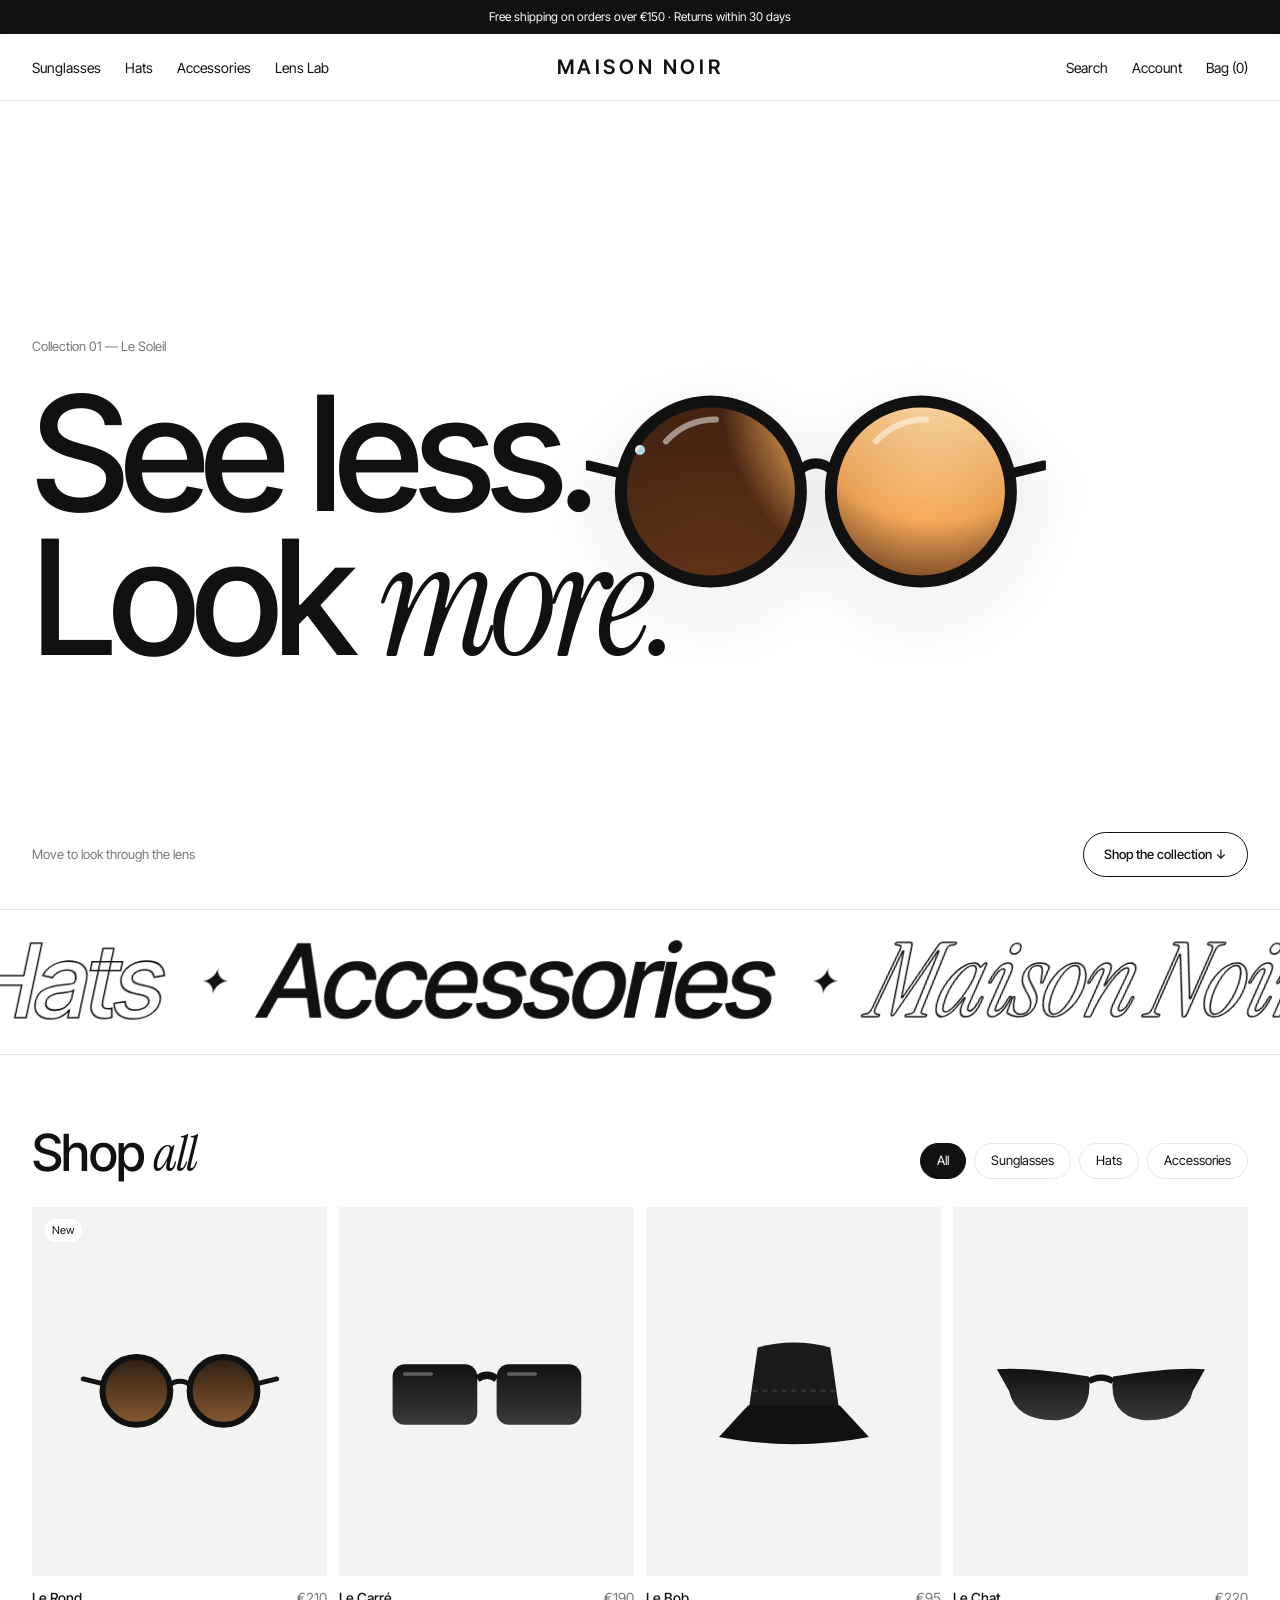
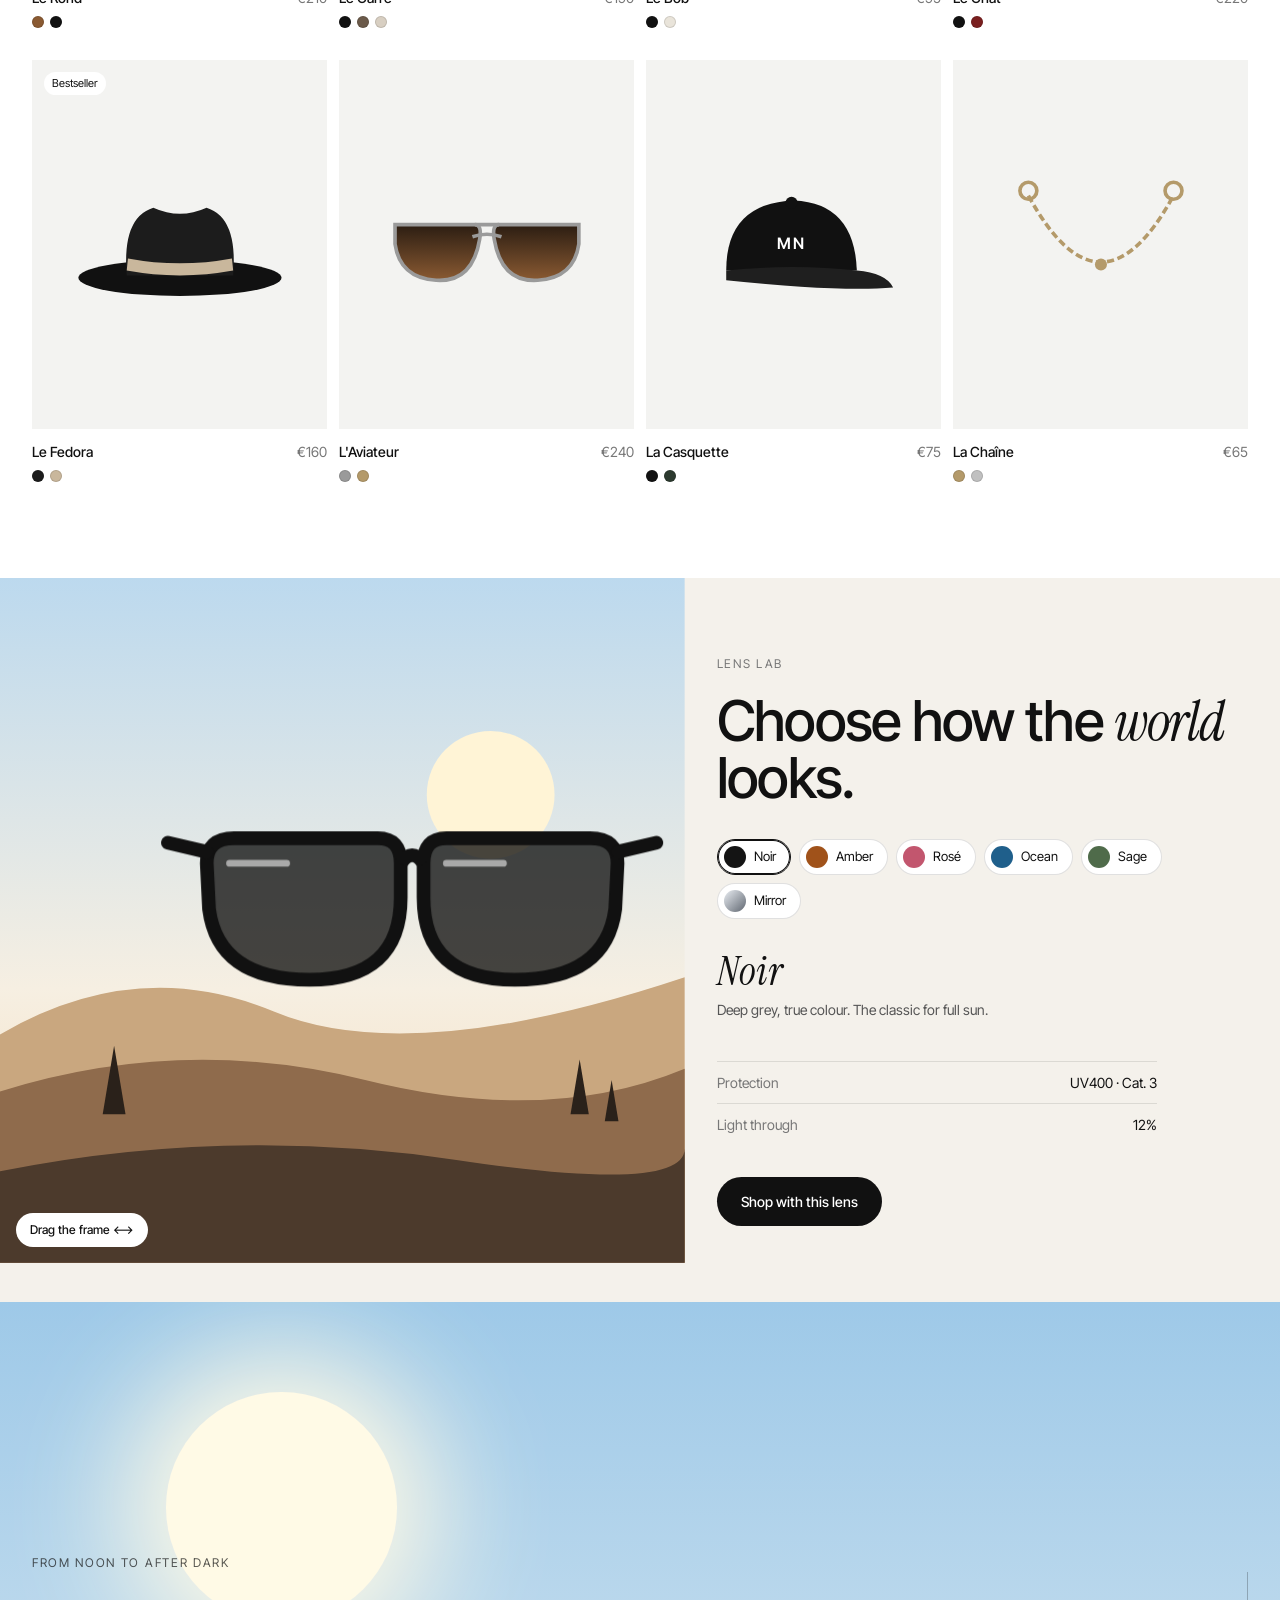
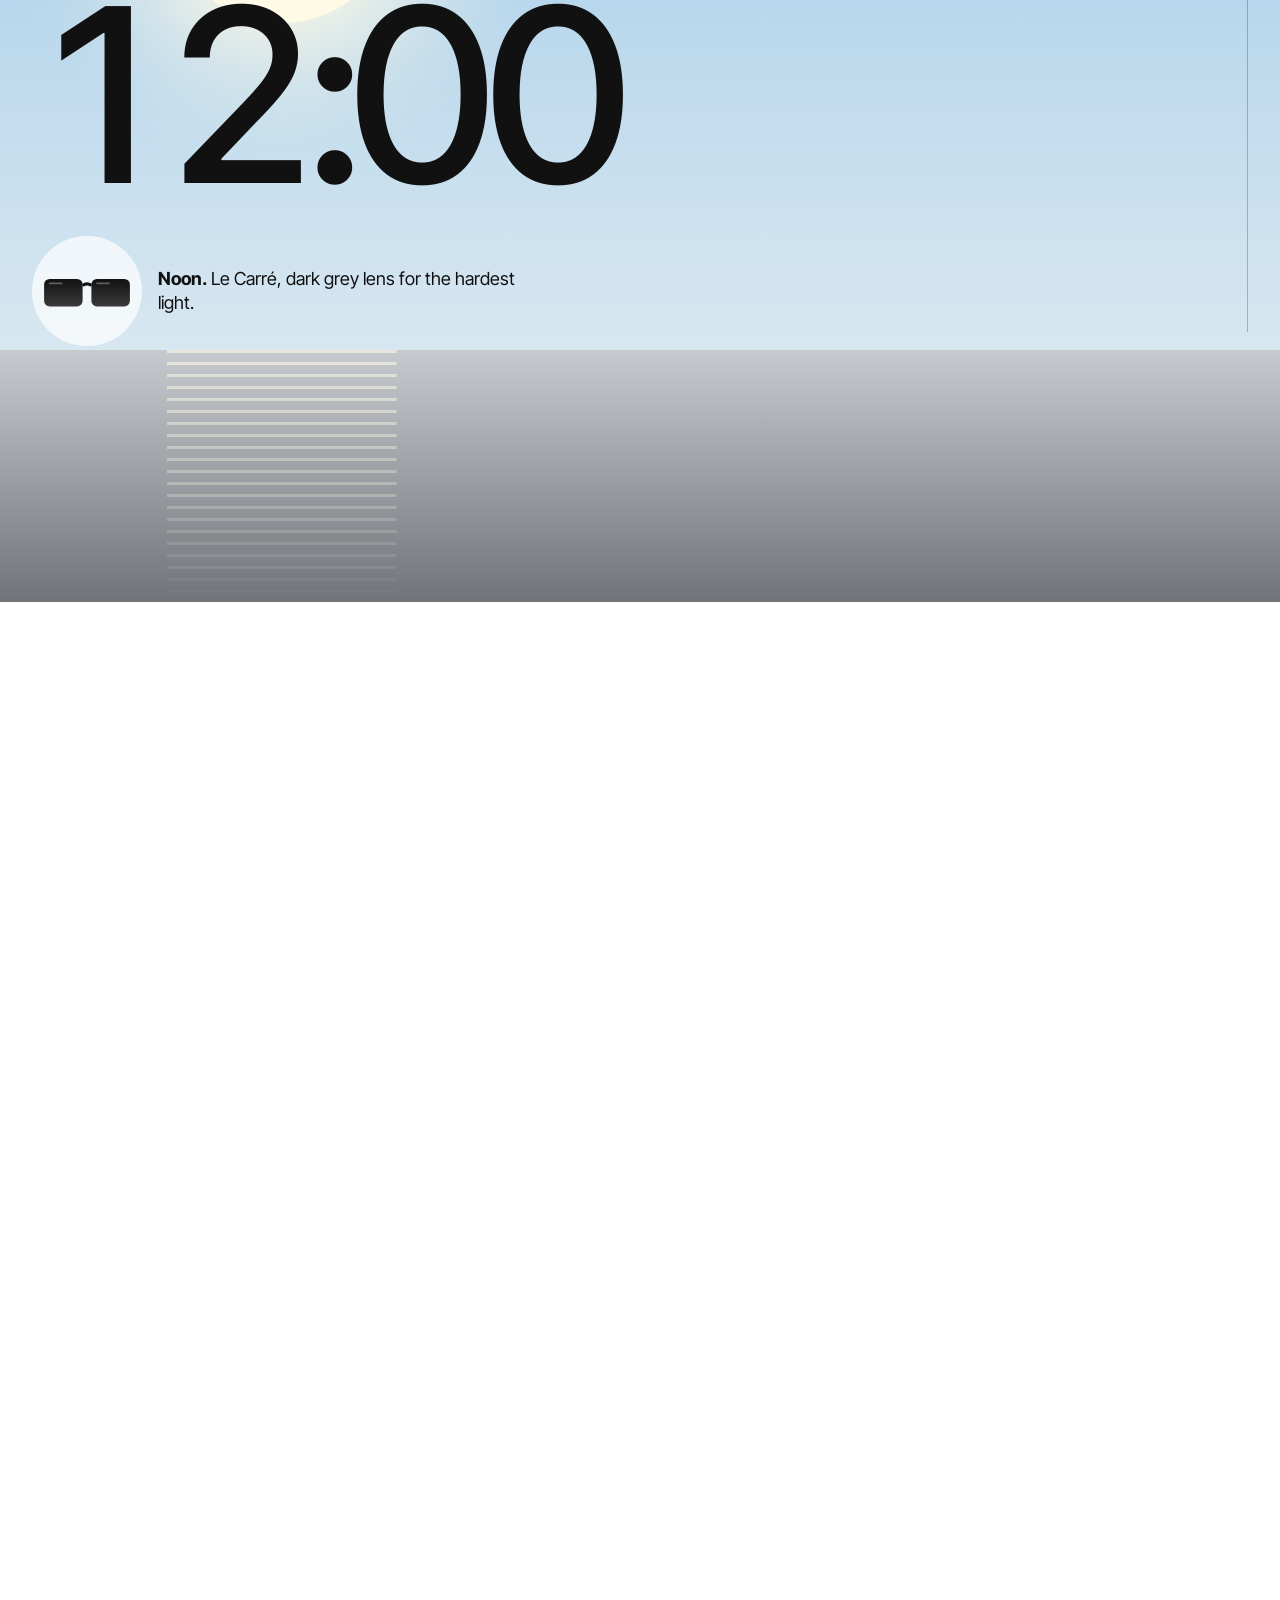
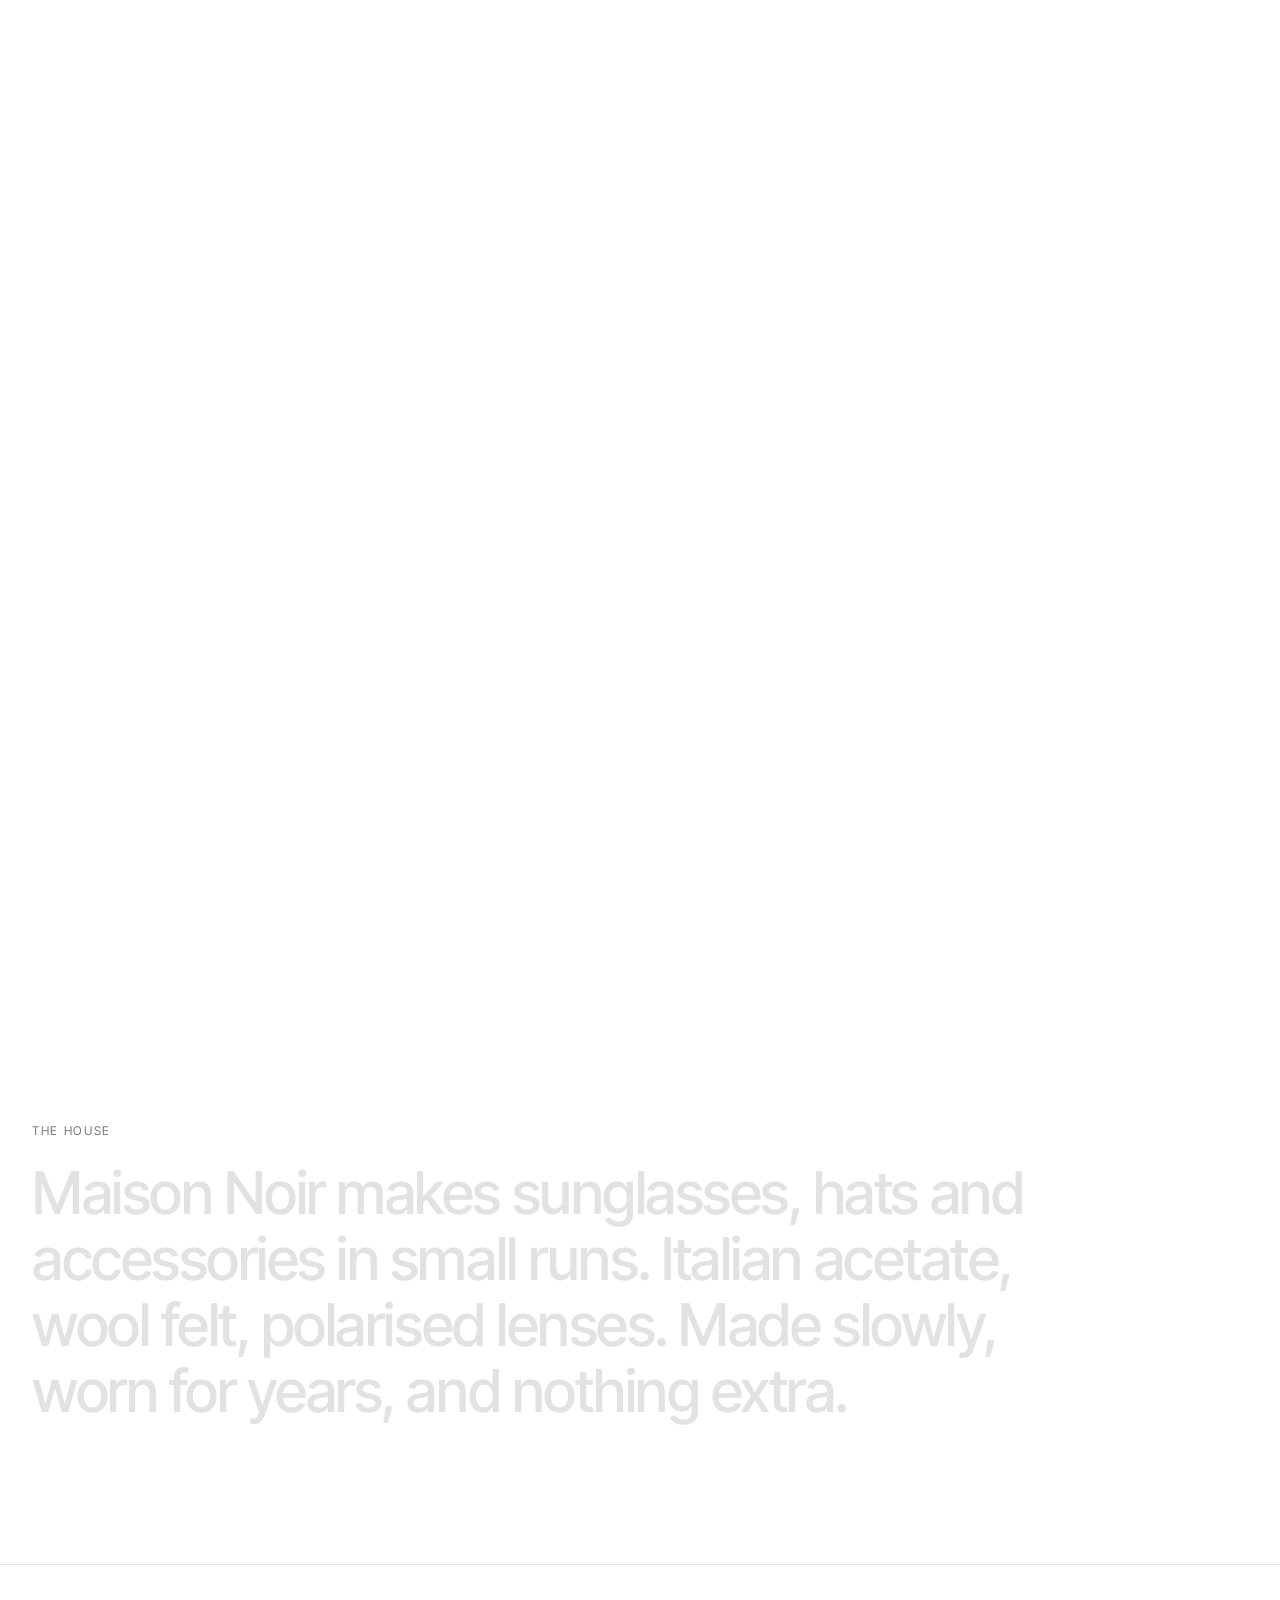
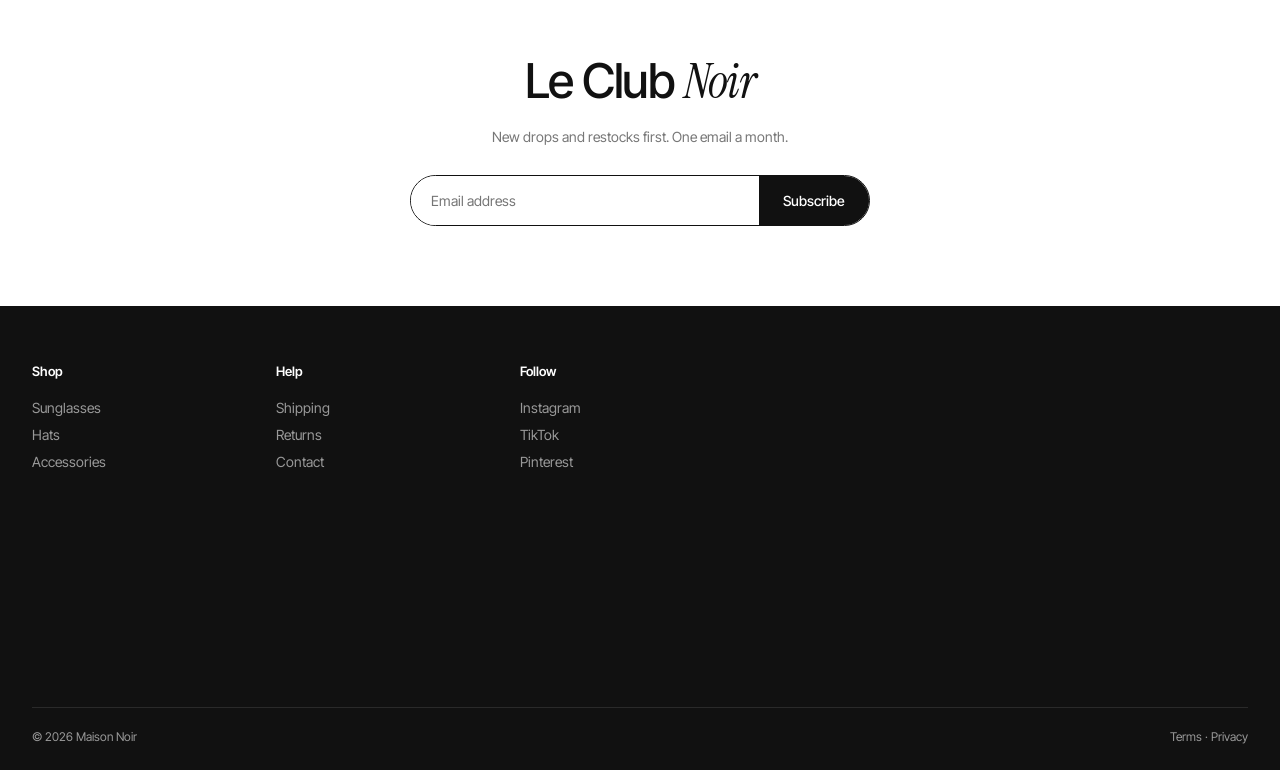
==== commit f33a59b2: "Add interactive sections to homepage - Hero: sunglasses follow the cursor and show a tinted page thr" ====
--- a/index.html
+++ b/index.html
@@ -7,7 +7,7 @@
   <meta name="description" content="Maison Noir. Sunglasses, hats and accessories.">
   <link rel="preconnect" href="https://fonts.googleapis.com">
   <link rel="preconnect" href="https://fonts.gstatic.com" crossorigin>
-  <link href="https://fonts.googleapis.com/css2?family=Inter+Tight:wght@400;500;600&display=swap" rel="stylesheet">
+  <link href="https://fonts.googleapis.com/css2?family=Inter+Tight:wght@400;500;600&family=Instrument+Serif:ital@0;1&display=swap" rel="stylesheet">
   <link rel="stylesheet" href="styles.css">
 </head>
 <body>
@@ -70,6 +70,8 @@
     </symbol>
   </svg>
 
+  <div class="cursor" aria-hidden="true"><span></span></div>
+
   <div class="announce">Free shipping on orders over €150 · Returns within 30 days</div>
 
   <header class="nav">
@@ -78,7 +80,7 @@
       <a href="#shop" data-jump="sunglasses">Sunglasses</a>
       <a href="#shop" data-jump="hats">Hats</a>
       <a href="#shop" data-jump="accessories">Accessories</a>
-      <a href="#about">About</a>
+      <a href="#lab">Lens Lab</a>
     </nav>
     <a href="#" class="nav__logo">Maison Noir</a>
     <div class="nav__right">
@@ -89,29 +91,43 @@
   </header>
 
   <main>
-    <!-- Hero: two product tiles -->
-    <section class="hero">
-      <a href="#shop" class="hero__tile" data-jump="sunglasses">
-        <svg class="hero__art"><use href="#p-round"/></svg>
-        <div class="hero__label">
-          <span>Le Soleil — Collection 01</span>
-          <strong>Shop sunglasses</strong>
-        </div>
-      </a>
-      <a href="#shop" class="hero__tile hero__tile--dark" data-jump="hats">
-        <svg class="hero__art"><use href="#p-fedora"/></svg>
-        <div class="hero__label">
-          <span>New in</span>
-          <strong>Shop hats</strong>
-        </div>
-      </a>
-    </section>
-
-    <!-- Products -->
+    <!-- 1. Hero: look through the lenses -->
+    <section class="hero" id="hero">
+      <div class="hero__layer hero__layer--base">
+        <p class="hero__kicker">Collection 01 — Le Soleil</p>
+        <h1 class="hero__title">See less.<br>Look <em>more.</em></h1>
+      </div>
+      <div class="hero__layer hero__layer--tint" aria-hidden="true">
+        <div class="hero__sun"></div>
+        <p class="hero__kicker">UV400 · Polarised · Cat. 3</p>
+        <p class="hero__title">See less.<br>Look <em>more.</em></p>
+      </div>
+      <svg class="hero__frame" viewBox="-230 -100 460 200" aria-hidden="true">
+        <circle cx="-105" cy="0" r="90" fill="none" stroke="#111" stroke-width="12"/>
+        <circle cx="105" cy="0" r="90" fill="none" stroke="#111" stroke-width="12"/>
+        <path d="M-18 -20 Q0 -36 18 -20" fill="none" stroke="#111" stroke-width="10"/>
+        <path d="M-195 -18 L-228 -26 M195 -18 L228 -26" stroke="#111" stroke-width="10" stroke-linecap="round"/>
+        <path d="M-150 -50 Q-130 -72 -100 -72 M60 -50 Q80 -72 110 -72" fill="none" stroke="#fff" stroke-opacity=".5" stroke-width="6" stroke-linecap="round"/>
+      </svg>
+      <div class="hero__foot">
+        <span class="hero__hint">Move to look through the lens</span>
+        <a href="#shop" class="hero__cta">Shop the collection ↓</a>
+      </div>
+    </section>
+
+    <!-- 2. Velocity marquee -->
+    <div class="marquee" aria-hidden="true">
+      <div class="marquee__track" id="marquee">
+        <span>Sunglasses</span><i>✦</i><span class="outline">Hats</span><i>✦</i><span>Accessories</span><i>✦</i><span class="outline serif">Maison Noir</span><i>✦</i>
+        <span>Sunglasses</span><i>✦</i><span class="outline">Hats</span><i>✦</i><span>Accessories</span><i>✦</i><span class="outline serif">Maison Noir</span><i>✦</i>
+      </div>
+    </div>
+
+    <!-- 3. Products -->
     <section class="shop" id="shop">
-      <div class="shop__head">
-        <h1>Shop all</h1>
-        <div class="filters" role="tablist">
+      <div class="shop__head" data-reveal>
+        <h2>Shop <em>all</em></h2>
+        <div class="filters">
           <button class="is-active" data-filter="all">All</button>
           <button data-filter="sunglasses">Sunglasses</button>
           <button data-filter="hats">Hats</button>
@@ -120,42 +136,42 @@
       </div>
 
       <div class="grid">
-        <article class="card" data-cat="sunglasses">
+        <article class="card" data-cat="sunglasses" data-reveal>
           <div class="card__img"><span class="card__badge">New</span><svg><use href="#p-round"/></svg><button class="card__add">Add to bag</button></div>
           <div class="card__info"><h3>Le Rond</h3><span>€210</span></div>
           <div class="card__swatches"><i style="--c:#8a5a32"></i><i style="--c:#111"></i></div>
         </article>
-        <article class="card" data-cat="sunglasses">
+        <article class="card" data-cat="sunglasses" data-reveal>
           <div class="card__img"><svg><use href="#p-square"/></svg><button class="card__add">Add to bag</button></div>
           <div class="card__info"><h3>Le Carré</h3><span>€190</span></div>
           <div class="card__swatches"><i style="--c:#111"></i><i style="--c:#6b5a4a"></i><i style="--c:#d8cfc2"></i></div>
         </article>
-        <article class="card" data-cat="hats">
+        <article class="card" data-cat="hats" data-reveal>
           <div class="card__img"><svg><use href="#p-bucket"/></svg><button class="card__add">Add to bag</button></div>
           <div class="card__info"><h3>Le Bob</h3><span>€95</span></div>
           <div class="card__swatches"><i style="--c:#111"></i><i style="--c:#e9e4da"></i></div>
         </article>
-        <article class="card" data-cat="sunglasses">
+        <article class="card" data-cat="sunglasses" data-reveal>
           <div class="card__img"><svg><use href="#p-cat"/></svg><button class="card__add">Add to bag</button></div>
           <div class="card__info"><h3>Le Chat</h3><span>€220</span></div>
           <div class="card__swatches"><i style="--c:#111"></i><i style="--c:#7a1f1f"></i></div>
         </article>
-        <article class="card" data-cat="hats">
+        <article class="card" data-cat="hats" data-reveal>
           <div class="card__img"><span class="card__badge">Bestseller</span><svg><use href="#p-fedora"/></svg><button class="card__add">Add to bag</button></div>
           <div class="card__info"><h3>Le Fedora</h3><span>€160</span></div>
           <div class="card__swatches"><i style="--c:#1c1c1c"></i><i style="--c:#c9b79c"></i></div>
         </article>
-        <article class="card" data-cat="sunglasses">
+        <article class="card" data-cat="sunglasses" data-reveal>
           <div class="card__img"><svg><use href="#p-aviator"/></svg><button class="card__add">Add to bag</button></div>
           <div class="card__info"><h3>L'Aviateur</h3><span>€240</span></div>
           <div class="card__swatches"><i style="--c:#9a9a9a"></i><i style="--c:#b49a6a"></i></div>
         </article>
-        <article class="card" data-cat="hats">
+        <article class="card" data-cat="hats" data-reveal>
           <div class="card__img"><svg><use href="#p-cap"/></svg><button class="card__add">Add to bag</button></div>
           <div class="card__info"><h3>La Casquette</h3><span>€75</span></div>
           <div class="card__swatches"><i style="--c:#111"></i><i style="--c:#2c3a2f"></i></div>
         </article>
-        <article class="card" data-cat="accessories">
+        <article class="card" data-cat="accessories" data-reveal>
           <div class="card__img"><svg><use href="#p-chain"/></svg><button class="card__add">Add to bag</button></div>
           <div class="card__info"><h3>La Chaîne</h3><span>€65</span></div>
           <div class="card__swatches"><i style="--c:#b49a6a"></i><i style="--c:#c0c0c0"></i></div>
@@ -163,15 +179,108 @@
       </div>
     </section>
 
-    <!-- About -->
+    <!-- 4. Lens Lab -->
+    <section class="lab" id="lab">
+      <div class="lab__stage" id="lab-stage">
+        <svg viewBox="0 0 600 600" preserveAspectRatio="xMidYMid slice" class="lab__svg">
+          <defs>
+            <linearGradient id="sky" x1="0" y1="0" x2="0" y2="1">
+              <stop offset="0" stop-color="#bcd9ee"/>
+              <stop offset=".6" stop-color="#f6efe2"/>
+              <stop offset="1" stop-color="#f4d9b4"/>
+            </linearGradient>
+            <linearGradient id="mirror" x1="0" y1="0" x2="1" y2="1">
+              <stop offset="0" stop-color="#e9edf2"/>
+              <stop offset=".45" stop-color="#8d96a3"/>
+              <stop offset=".55" stop-color="#cfd5dc"/>
+              <stop offset="1" stop-color="#5f6670"/>
+            </linearGradient>
+          </defs>
+          <!-- scene -->
+          <rect width="600" height="600" fill="url(#sky)"/>
+          <circle cx="430" cy="190" r="56" fill="#fff4d6"/>
+          <path d="M0 400 Q120 330 240 380 T600 350 V600 H0 Z" fill="#c9a77f"/>
+          <path d="M0 450 Q160 400 320 440 T600 430 V600 H0 Z" fill="#8f6b4c"/>
+          <path d="M0 520 Q200 480 400 510 T600 500 V600 H0 Z" fill="#4c3a2c"/>
+          <g fill="#2a211a"><path d="M90 470 l10 -60 l10 60z"/><path d="M500 470 l8 -48 l8 48z"/><path d="M530 476 l6 -36 l6 36z"/></g>
+          <!-- draggable glasses -->
+          <g id="lab-glasses" class="lab__glasses">
+            <g class="lab__lenses">
+              <path id="lens-l" d="M120 250 Q120 228 144 228 H270 Q290 228 290 250 V280 Q290 352 210 352 Q130 352 122 290 Z"/>
+              <path id="lens-r" d="M480 250 Q480 228 456 228 H330 Q310 228 310 250 V280 Q310 352 390 352 Q470 352 478 290 Z"/>
+            </g>
+            <g fill="none" stroke="#111" stroke-width="12" stroke-linejoin="round">
+              <path d="M120 250 Q120 228 144 228 H270 Q290 228 290 250 V280 Q290 352 210 352 Q130 352 122 290 Z"/>
+              <path d="M480 250 Q480 228 456 228 H330 Q310 228 310 250 V280 Q310 352 390 352 Q470 352 478 290 Z"/>
+              <path d="M290 250 Q300 236 310 250"/>
+              <path d="M120 240 L86 232 M480 240 L514 232" stroke-linecap="round"/>
+            </g>
+            <path d="M140 250 L190 250 M330 250 L380 250" stroke="#fff" stroke-opacity=".55" stroke-width="6" stroke-linecap="round"/>
+          </g>
+        </svg>
+        <span class="lab__drag">Drag the frame ⟷</span>
+      </div>
+      <div class="lab__panel" data-reveal>
+        <p class="eyebrow">Lens Lab</p>
+        <h2>Choose how the <em>world</em> looks.</h2>
+        <div class="tints" role="radiogroup" aria-label="Lens tint">
+          <button role="radio" class="is-active" style="--t:#141414" data-tint="noir">Noir</button>
+          <button role="radio" style="--t:#a0521a" data-tint="amber">Amber</button>
+          <button role="radio" style="--t:#c2566e" data-tint="rose">Rosé</button>
+          <button role="radio" style="--t:#1f5f8b" data-tint="ocean">Ocean</button>
+          <button role="radio" style="--t:#4f6b4a" data-tint="sage">Sage</button>
+          <button role="radio" style="--t:linear-gradient(135deg,#e9edf2,#5f6670)" data-tint="mirror">Mirror</button>
+        </div>
+        <div class="lab__info">
+          <h3 id="tint-name">Noir</h3>
+          <p id="tint-desc">Deep grey, true colour. The classic for full sun.</p>
+          <ul>
+            <li><span>Protection</span><span id="tint-uv">UV400 · Cat. 3</span></li>
+            <li><span>Light through</span><span id="tint-vlt">12%</span></li>
+          </ul>
+        </div>
+        <a href="#shop" class="btn" data-jump="sunglasses">Shop with this lens</a>
+      </div>
+    </section>
+
+    <!-- 5. Golden hour (pinned scroll) -->
+    <section class="hour" id="hour">
+      <div class="hour__sticky">
+        <div class="hour__stars"></div>
+        <div class="hour__sun"></div>
+        <div class="hour__sea"></div>
+        <div class="hour__content">
+          <p class="eyebrow">From noon to after dark</p>
+          <div class="hour__clock" id="clock">12:00</div>
+          <div class="hour__slides">
+            <div class="hour__slide is-active">
+              <svg><use href="#p-square"/></svg>
+              <p><strong>Noon.</strong> Le Carré, dark grey lens for the hardest light.</p>
+            </div>
+            <div class="hour__slide">
+              <svg><use href="#p-round"/></svg>
+              <p><strong>Golden hour.</strong> Le Rond, amber lens that warms everything.</p>
+            </div>
+            <div class="hour__slide">
+              <svg><use href="#p-fedora"/></svg>
+              <p><strong>After dark.</strong> Le Fedora. Glasses off, hat on.</p>
+            </div>
+          </div>
+        </div>
+        <div class="hour__bar"><span id="hour-bar"></span></div>
+      </div>
+    </section>
+
+    <!-- 6. About: words light up on scroll -->
     <section class="about" id="about">
-      <p>Maison Noir makes sunglasses, hats and accessories in small runs. Italian acetate, wool felt, polarised lenses. Nothing extra.</p>
+      <p class="eyebrow">The house</p>
+      <p class="about__text" id="about-text">Maison Noir makes sunglasses, hats and accessories in small runs. Italian acetate, wool felt, polarised lenses. Made slowly, worn for years, and nothing extra.</p>
     </section>
 
     <!-- Newsletter -->
-    <section class="news">
-      <h2>Newsletter</h2>
-      <p>New drops and restocks first.</p>
+    <section class="news" data-reveal>
+      <h2>Le Club <em>Noir</em></h2>
+      <p>New drops and restocks first. One email a month.</p>
       <form class="news__form" id="news-form">
         <label for="email" class="sr-only">Email address</label>
         <input id="email" type="email" placeholder="Email address" required>
@@ -195,6 +304,7 @@
         <a href="#">Instagram</a><a href="#">TikTok</a><a href="#">Pinterest</a>
       </div>
     </div>
+    <div class="footer__mark" id="footer-mark" aria-label="Maison Noir">Maison Noir</div>
     <div class="footer__base">
       <span>© 2026 Maison Noir</span>
       <span>Terms · Privacy</span>
@@ -203,49 +313,6 @@
 
   <div class="toast" id="toast" role="status" aria-live="polite"></div>
 
-  <script>
-    // Mobile menu
-    const nav = document.querySelector('.nav');
-    const toggle = document.querySelector('.nav__toggle');
-    toggle.addEventListener('click', () => {
-      const open = nav.classList.toggle('is-open');
-      toggle.setAttribute('aria-expanded', open);
-      toggle.textContent = open ? 'Close' : 'Menu';
-    });
-
-    // Category filter
-    const buttons = document.querySelectorAll('[data-filter]');
-    const cards = document.querySelectorAll('.card');
-    function filter(cat) {
-      buttons.forEach(b => b.classList.toggle('is-active', b.dataset.filter === cat));
-      cards.forEach(c => c.hidden = cat !== 'all' && c.dataset.cat !== cat);
-    }
-    buttons.forEach(b => b.addEventListener('click', () => filter(b.dataset.filter)));
-    document.querySelectorAll('[data-jump]').forEach(a => a.addEventListener('click', () => {
-      filter(a.dataset.jump);
-      nav.classList.remove('is-open');
-      toggle.setAttribute('aria-expanded', false);
-      toggle.textContent = 'Menu';
-    }));
-
-    // Bag + toast
-    let bag = 0, timer;
-    const toast = document.getElementById('toast');
-    function notify(msg) {
-      toast.textContent = msg;
-      toast.classList.add('is-show');
-      clearTimeout(timer);
-      timer = setTimeout(() => toast.classList.remove('is-show'), 2200);
-    }
-    document.querySelectorAll('.card__add').forEach(btn => btn.addEventListener('click', () => {
-      document.getElementById('bag-count').textContent = ++bag;
-      notify(btn.closest('.card').querySelector('h3').textContent + ' added to bag');
-    }));
-    document.getElementById('news-form').addEventListener('submit', e => {
-      e.preventDefault();
-      e.target.reset();
-      notify('Thank you for subscribing');
-    });
-  </script>
+  <script src="main.js"></script>
 </body>
 </html>
--- a/styles.css
+++ b/styles.css
@@ -6,6 +6,8 @@
   --muted: #777;
   --gutter: clamp(16px, 2.5vw, 32px);
   --font: "Inter Tight", "Helvetica Neue", Arial, sans-serif;
+  --serif: "Instrument Serif", Georgia, serif;
+  --ease: cubic-bezier(.2, .7, .2, 1);
 }
 
 *, *::before, *::after { box-sizing: border-box; }
@@ -18,11 +20,45 @@
   font-size: 14px;
   line-height: 1.5;
   -webkit-font-smoothing: antialiased;
+  overflow-x: hidden;
 }
 a { color: inherit; text-decoration: none; }
 button { font: inherit; color: inherit; cursor: pointer; }
 h1, h2, h3, h4, p { margin: 0; }
+em { font-family: var(--serif); font-style: italic; font-weight: 400; }
 .sr-only { position: absolute; width: 1px; height: 1px; overflow: hidden; clip: rect(0 0 0 0); }
+.eyebrow {
+  font-size: 12px;
+  text-transform: uppercase;
+  letter-spacing: .14em;
+  color: var(--muted);
+  margin-bottom: 20px;
+}
+
+/* ---------- Custom cursor (mouse only) ---------- */
+.cursor {
+  position: fixed;
+  top: 0; left: 0;
+  z-index: 1000;
+  pointer-events: none;
+  mix-blend-mode: difference;
+  display: none;
+}
+.has-cursor .cursor { display: block; }
+.has-cursor, .has-cursor a, .has-cursor button { cursor: none; }
+.cursor span {
+  display: grid;
+  place-items: center;
+  width: 10px; height: 10px;
+  border-radius: 50%;
+  background: #fff;
+  transform: translate(-50%, -50%);
+  transition: width .3s var(--ease), height .3s var(--ease), opacity .2s;
+}
+.cursor.is-link span { width: 36px; height: 36px; }
+.cursor.is-view span { width: 84px; height: 84px; }
+.cursor.is-view span::after { content: "View"; color: #000; font-size: 13px; font-weight: 500; }
+.cursor.is-hidden span { opacity: 0; }
 
 /* ---------- Announcement ---------- */
 .announce {
@@ -42,7 +78,8 @@
   grid-template-columns: 1fr auto 1fr;
   align-items: center;
   padding: 18px var(--gutter);
-  background: var(--white);
+  background: rgba(255, 255, 255, .85);
+  backdrop-filter: blur(12px);
   border-bottom: 1px solid var(--line);
 }
 .nav__links { display: flex; gap: 24px; }
@@ -55,57 +92,143 @@
 .nav__right { display: flex; gap: 24px; justify-content: flex-end; }
 .nav a:not(.nav__logo):hover { opacity: .55; }
 .nav__toggle { display: none; background: none; border: 0; padding: 0; text-align: left; }
-
-/* ---------- Hero ---------- */
+.nav__bag { display: inline-block; }
+.nav__bag.is-bump { animation: bump .5s var(--ease); }
+@keyframes bump { 40% { transform: scale(1.25); } }
+
+/* ---------- Buttons ---------- */
+.btn {
+  display: inline-block;
+  padding: 14px 24px;
+  background: var(--black);
+  color: var(--white);
+  border-radius: 999px;
+  font-weight: 500;
+  transition: transform .3s var(--ease), background .2s;
+}
+.btn:hover { transform: translateY(-2px); background: #333; }
+
+/* ---------- 1. Hero lens ---------- */
 .hero {
-  display: grid;
-  grid-template-columns: 1fr 1fr;
-  gap: 4px;
-}
-.hero__tile {
+  --s: 1;
+  --r: calc(90px * var(--s));
+  --o: calc(105px * var(--s));
+  --x: 60%;
+  --y: 50%;
   position: relative;
-  aspect-ratio: 4 / 5;
-  max-height: 82vh;
-  width: 100%;
-  background: var(--tile);
-  display: grid;
-  place-items: center;
-  overflow: hidden;
-}
-.hero__tile--dark { background: #e7e4de; }
-.hero__art {
-  width: 70%;
+  height: calc(100svh - 92px);
+  min-height: 520px;
+  overflow: hidden;
+  touch-action: pan-y;
+}
+.has-cursor .hero { cursor: none; }
+.hero__layer {
+  position: absolute;
+  inset: 0;
+  display: flex;
+  flex-direction: column;
+  justify-content: center;
+  padding: var(--gutter);
+}
+.hero__layer--base { background: var(--white); }
+.hero__layer--tint {
+  background: linear-gradient(180deg, #1b100a 0%, #5a2f17 55%, #c9773a 100%);
+  color: #f7e6cc;
+  -webkit-mask-image:
+    radial-gradient(circle var(--r) at calc(var(--x) - var(--o)) var(--y), #000 98%, transparent 100%),
+    radial-gradient(circle var(--r) at calc(var(--x) + var(--o)) var(--y), #000 98%, transparent 100%);
+  mask-image:
+    radial-gradient(circle var(--r) at calc(var(--x) - var(--o)) var(--y), #000 98%, transparent 100%),
+    radial-gradient(circle var(--r) at calc(var(--x) + var(--o)) var(--y), #000 98%, transparent 100%);
+}
+.hero__sun {
+  position: absolute;
+  top: 8%;
+  right: 10%;
+  width: 34vw;
   aspect-ratio: 1;
-  transition: transform .8s cubic-bezier(.2, .7, .2, 1);
-}
-.hero__tile:hover .hero__art { transform: scale(1.05); }
-.hero__label {
-  position: absolute;
-  left: var(--gutter);
-  bottom: var(--gutter);
-  display: flex;
-  flex-direction: column;
-  gap: 4px;
-}
-.hero__label span { font-size: 12px; color: var(--muted); }
-.hero__label strong {
-  font-weight: 500;
-  font-size: 15px;
-  text-decoration: underline;
-  text-underline-offset: 4px;
-}
-
-/* ---------- Shop ---------- */
-.shop { padding: 56px var(--gutter) 80px; }
+  border-radius: 50%;
+  background: radial-gradient(circle, #ffe2ae 0%, #f5a95a 45%, transparent 70%);
+}
+.hero__kicker { position: relative; font-size: 13px; margin-bottom: 24px; color: var(--muted); }
+.hero__layer--tint .hero__kicker { color: #f0c78f; }
+.hero__title {
+  position: relative;
+  font-size: clamp(60px, 12.5vw, 210px);
+  font-weight: 500;
+  line-height: .9;
+  letter-spacing: -.045em;
+}
+.hero__frame {
+  position: absolute;
+  left: 0; top: 0;
+  width: calc(460px * var(--s));
+  transform: translate(calc(var(--x) - 50%), calc(var(--y) - 50%));
+  pointer-events: none;
+  filter: drop-shadow(0 24px 30px rgba(0, 0, 0, .22));
+}
+.hero__foot {
+  position: absolute;
+  left: var(--gutter); right: var(--gutter); bottom: var(--gutter);
+  display: flex;
+  justify-content: space-between;
+  align-items: center;
+  gap: 16px;
+  font-size: 13px;
+}
+.hero__hint { color: var(--muted); }
+.hero__cta {
+  padding: 12px 20px;
+  border: 1px solid var(--black);
+  border-radius: 999px;
+  background: var(--white);
+  font-weight: 500;
+  transition: background .2s, color .2s;
+}
+.hero__cta:hover { background: var(--black); color: var(--white); }
+
+/* ---------- 2. Marquee ---------- */
+.marquee {
+  overflow: hidden;
+  border-top: 1px solid var(--line);
+  border-bottom: 1px solid var(--line);
+  padding: 18px 0;
+}
+.marquee__track {
+  display: flex;
+  align-items: center;
+  gap: .35em;
+  width: max-content;
+  white-space: nowrap;
+  font-size: clamp(44px, 8vw, 120px);
+  font-weight: 500;
+  letter-spacing: -.035em;
+  line-height: 1.05;
+  will-change: transform;
+}
+.marquee__track .outline { color: transparent; -webkit-text-stroke: 1.5px var(--black); }
+.marquee__track .serif { font-family: var(--serif); font-style: italic; font-weight: 400; letter-spacing: -.01em; }
+.marquee__track i { font-style: normal; font-size: .35em; }
+
+/* ---------- Reveal ---------- */
+[data-reveal] {
+  opacity: 0;
+  transform: translateY(32px);
+  transition: opacity .9s var(--ease) var(--d, 0ms), transform .9s var(--ease) var(--d, 0ms);
+}
+[data-reveal].is-in { opacity: 1; transform: none; }
+
+/* ---------- 3. Shop ---------- */
+.shop { padding: 72px var(--gutter) 96px; }
 .shop__head {
   display: flex;
   justify-content: space-between;
   align-items: flex-end;
   flex-wrap: wrap;
   gap: 16px;
-  margin-bottom: 24px;
-}
-.shop__head h1 { font-size: 28px; font-weight: 500; letter-spacing: -.01em; }
+  margin-bottom: 28px;
+}
+.shop__head h2 { font-size: clamp(36px, 4vw, 56px); font-weight: 500; letter-spacing: -.03em; line-height: 1; }
 .filters { display: flex; gap: 8px; flex-wrap: wrap; }
 .filters button {
   background: none;
@@ -131,17 +254,30 @@
   display: grid;
   place-items: center;
   overflow: hidden;
-}
+  transform: perspective(900px) rotateX(var(--rx, 0deg)) rotateY(var(--ry, 0deg));
+  transition: transform .4s var(--ease);
+}
+.card__img::after {
+  content: "";
+  position: absolute;
+  inset: 0;
+  background: radial-gradient(circle at var(--gx, 50%) var(--gy, 50%), rgba(255, 255, 255, .75), transparent 45%);
+  opacity: 0;
+  transition: opacity .3s;
+  pointer-events: none;
+}
+.card:hover .card__img::after { opacity: 1; }
 .card__img svg {
   width: 82%;
   aspect-ratio: 1;
-  transition: transform .6s cubic-bezier(.2, .7, .2, 1);
-}
-.card:hover .card__img svg { transform: scale(1.06); }
+  transition: transform .6s var(--ease);
+}
+.card:hover .card__img svg { transform: scale(1.08) translateY(-4px); }
 .card__badge {
   position: absolute;
   top: 12px;
   left: 12px;
+  z-index: 1;
   font-size: 11px;
   background: var(--white);
   padding: 3px 8px;
@@ -150,6 +286,7 @@
 .card__add {
   position: absolute;
   left: 12px; right: 12px; bottom: 12px;
+  z-index: 1;
   padding: 12px;
   background: var(--white);
   border: 0;
@@ -177,39 +314,232 @@
   box-shadow: inset 0 0 0 1px rgba(0, 0, 0, .12);
 }
 
-/* ---------- About ---------- */
-.about {
-  border-top: 1px solid var(--line);
-  padding: 96px var(--gutter);
-}
-.about p {
-  max-width: 900px;
-  margin: 0 auto;
-  text-align: center;
-  font-size: clamp(22px, 3vw, 36px);
-  line-height: 1.25;
-  letter-spacing: -.01em;
-}
+/* ---------- 4. Lens Lab ---------- */
+.lab {
+  display: grid;
+  grid-template-columns: 1.15fr 1fr;
+  background: #f4f1eb;
+}
+.lab__stage {
+  position: relative;
+  aspect-ratio: 1;
+  max-height: 92vh;
+  width: 100%;
+  overflow: hidden;
+  touch-action: pan-y;
+  cursor: grab;
+  user-select: none;
+}
+.lab__stage.is-dragging { cursor: grabbing; }
+.lab__svg { display: block; width: 100%; height: 100%; }
+.lab__lenses { transition: fill .5s, fill-opacity .5s; }
+.lab__drag {
+  position: absolute;
+  left: 16px; bottom: 16px;
+  background: var(--white);
+  padding: 8px 14px;
+  border-radius: 999px;
+  font-size: 12px;
+  font-weight: 500;
+}
+.lab__panel {
+  padding: clamp(40px, 6vw, 96px) var(--gutter);
+  display: flex;
+  flex-direction: column;
+  justify-content: center;
+}
+.lab__panel h2 {
+  font-size: clamp(36px, 4.4vw, 64px);
+  font-weight: 500;
+  letter-spacing: -.03em;
+  line-height: 1;
+  margin-bottom: 32px;
+}
+.tints { display: flex; flex-wrap: wrap; gap: 8px; margin-bottom: 32px; }
+.tints button {
+  display: flex;
+  align-items: center;
+  gap: 8px;
+  padding: 6px 14px 6px 6px;
+  border: 1px solid rgba(0, 0, 0, .12);
+  border-radius: 999px;
+  background: var(--white);
+  font-size: 13px;
+  transition: border-color .2s, transform .2s var(--ease);
+}
+.tints button::before {
+  content: "";
+  width: 22px; height: 22px;
+  border-radius: 50%;
+  background: var(--t);
+}
+.tints button:hover { transform: translateY(-2px); }
+.tints button.is-active { border-color: var(--black); box-shadow: inset 0 0 0 1px var(--black); }
+.lab__info { margin-bottom: 32px; max-width: 440px; }
+.lab__info h3 { font-family: var(--serif); font-style: italic; font-weight: 400; font-size: 40px; line-height: 1; }
+.lab__info p { color: #555; margin: 8px 0 20px; min-height: 3em; }
+.lab__info ul { list-style: none; margin: 0; padding: 0; }
+.lab__info li {
+  display: flex;
+  justify-content: space-between;
+  padding: 10px 0;
+  border-top: 1px solid rgba(0, 0, 0, .1);
+}
+.lab__info li span:first-child { color: var(--muted); }
+.lab .btn { align-self: flex-start; }
+
+/* ---------- 5. Golden hour ---------- */
+.hour {
+  --sky-top: #9ec9e8;
+  --sky-bottom: #eef3f4;
+  --sun: #fffae6;
+  --p: 0;
+  height: 320vh;
+  position: relative;
+}
+.hour__sticky {
+  position: sticky;
+  top: 0;
+  height: 100svh;
+  overflow: hidden;
+  background: linear-gradient(180deg, var(--sky-top), var(--sky-bottom));
+  color: var(--black);
+  transition: color .6s;
+}
+.hour.is-night .hour__sticky { color: #f3eee6; }
+.hour__stars {
+  position: absolute;
+  inset: 0 0 30% 0;
+  opacity: calc((var(--p) - .65) * 3);
+  background-image:
+    radial-gradient(1.5px 1.5px at 12% 18%, #fff, transparent),
+    radial-gradient(1px 1px at 28% 40%, #fff, transparent),
+    radial-gradient(1.5px 1.5px at 44% 12%, #fff, transparent),
+    radial-gradient(1px 1px at 62% 30%, #fff, transparent),
+    radial-gradient(1.5px 1.5px at 78% 16%, #fff, transparent),
+    radial-gradient(1px 1px at 88% 46%, #fff, transparent),
+    radial-gradient(1px 1px at 52% 52%, #fff, transparent),
+    radial-gradient(1.5px 1.5px at 8% 58%, #fff, transparent);
+}
+.hour__sun {
+  --size: clamp(120px, 18vw, 260px);
+  position: absolute;
+  left: calc(22% + var(--p) * 52%);
+  top: calc(10% + var(--p) * 62%);
+  width: var(--size);
+  aspect-ratio: 1;
+  margin-left: calc(var(--size) / -2);
+  border-radius: 50%;
+  background: var(--sun);
+  box-shadow: 0 0 120px 40px var(--sun);
+}
+.hour__sea {
+  position: absolute;
+  left: 0; right: 0; bottom: 0;
+  height: 28%;
+  background: linear-gradient(180deg, rgba(20, 20, 40, .18), rgba(10, 10, 20, .55)), var(--sky-bottom);
+}
+.hour__sea::before {
+  content: "";
+  position: absolute;
+  top: 0;
+  left: calc(22% + var(--p) * 52%);
+  width: clamp(120px, 18vw, 260px);
+  height: 100%;
+  transform: translateX(-50%);
+  background: repeating-linear-gradient(180deg, var(--sun) 0 3px, transparent 3px 12px);
+  opacity: calc(.6 - var(--p) * .5);
+  -webkit-mask-image: linear-gradient(180deg, #000, transparent);
+  mask-image: linear-gradient(180deg, #000, transparent);
+}
+.hour__content {
+  position: relative;
+  z-index: 2;
+  height: 100%;
+  display: flex;
+  flex-direction: column;
+  justify-content: center;
+  padding: 0 var(--gutter);
+}
+.hour__content .eyebrow { color: inherit; opacity: .7; }
+.hour__clock {
+  font-size: clamp(88px, 19vw, 280px);
+  font-weight: 500;
+  letter-spacing: -.06em;
+  line-height: .85;
+  font-variant-numeric: tabular-nums;
+  margin-bottom: 32px;
+}
+.hour__slides { position: relative; height: 120px; max-width: 520px; }
+.hour__slide {
+  position: absolute;
+  inset: 0;
+  display: flex;
+  align-items: center;
+  gap: 16px;
+  opacity: 0;
+  transform: translateY(16px);
+  transition: opacity .5s, transform .5s var(--ease);
+}
+.hour__slide.is-active { opacity: 1; transform: none; }
+.hour__slide svg {
+  flex: none;
+  width: 110px; height: 110px;
+  background: rgba(255, 255, 255, .7);
+  border-radius: 50%;
+}
+.hour__slide p { font-size: 18px; line-height: 1.35; }
+.hour__bar {
+  position: absolute;
+  right: var(--gutter);
+  top: 30%;
+  height: 40%;
+  width: 1px;
+  background: currentColor;
+  opacity: .25;
+}
+.hour__bar span {
+  position: absolute;
+  inset: 0;
+  width: 3px;
+  left: -1px;
+  background: currentColor;
+  transform-origin: top;
+  transform: scaleY(0);
+}
+
+/* ---------- 6. About ---------- */
+.about { padding: 140px var(--gutter); }
+.about__text {
+  max-width: 1100px;
+  font-size: clamp(30px, 4.6vw, 64px);
+  line-height: 1.12;
+  letter-spacing: -.025em;
+  font-weight: 500;
+}
+.about__text span { opacity: .12; transition: opacity .2s; }
 
 /* ---------- Newsletter ---------- */
 .news {
   border-top: 1px solid var(--line);
-  padding: 64px var(--gutter);
+  padding: 80px var(--gutter);
   text-align: center;
 }
-.news h2 { font-size: 20px; font-weight: 500; }
-.news p { color: var(--muted); margin: 6px 0 24px; }
+.news h2 { font-size: clamp(32px, 4vw, 48px); font-weight: 500; letter-spacing: -.03em; }
+.news p { color: var(--muted); margin: 8px 0 28px; }
 .news__form {
   display: flex;
-  max-width: 440px;
+  max-width: 460px;
   margin: 0 auto;
   border: 1px solid var(--black);
+  border-radius: 999px;
+  overflow: hidden;
 }
 .news__form input {
   flex: 1;
   min-width: 0;
   border: 0;
-  padding: 14px 16px;
+  padding: 14px 20px;
   font: inherit;
   outline: none;
 }
@@ -217,30 +547,49 @@
   border: 0;
   background: var(--black);
   color: var(--white);
-  padding: 0 22px;
+  padding: 0 24px;
   font-weight: 500;
 }
 .news__form button:hover { background: #333; }
 
 /* ---------- Footer ---------- */
 .footer {
-  border-top: 1px solid var(--line);
-  padding: 48px var(--gutter) 24px;
+  background: var(--black);
+  color: var(--white);
+  padding: 56px var(--gutter) 24px;
+  overflow: hidden;
 }
 .footer__cols {
   display: grid;
   grid-template-columns: repeat(3, minmax(0, 220px));
   gap: 24px;
-  margin-bottom: 48px;
 }
 .footer h4 { font-size: 13px; font-weight: 600; margin-bottom: 12px; }
-.footer__cols a { display: block; padding: 3px 0; color: var(--muted); }
-.footer__cols a:hover { color: var(--black); }
+.footer__cols a { display: block; padding: 3px 0; color: #999; }
+.footer__cols a:hover { color: var(--white); }
+.footer__mark {
+  margin: 56px 0 24px;
+  font-size: 14.2vw;
+  font-weight: 600;
+  letter-spacing: -.05em;
+  line-height: .8;
+  white-space: nowrap;
+  overflow: hidden;
+  padding-bottom: .04em;
+}
+.footer__mark span {
+  display: inline-block;
+  transform: translateY(105%);
+  transition: transform 1s var(--ease) calc(var(--i) * 45ms);
+}
+.footer__mark.is-in span { transform: none; }
 .footer__base {
   display: flex;
   justify-content: space-between;
   font-size: 12px;
-  color: var(--muted);
+  color: #999;
+  padding-top: 20px;
+  border-top: 1px solid #2a2a2a;
 }
 
 /* ---------- Toast ---------- */
@@ -252,6 +601,7 @@
   background: var(--black);
   color: var(--white);
   padding: 12px 20px;
+  border-radius: 999px;
   font-size: 13px;
   opacity: 0;
   pointer-events: none;
@@ -263,6 +613,8 @@
 /* ---------- Tablet ---------- */
 @media (max-width: 1024px) {
   .grid { grid-template-columns: repeat(3, 1fr); }
+  .lab { grid-template-columns: 1fr; }
+  .lab__stage { aspect-ratio: 4 / 3; }
 }
 
 /* ---------- Mobile ---------- */
@@ -287,11 +639,12 @@
     border-top: 1px solid var(--line);
   }
 
-  .hero { grid-template-columns: 1fr; }
-  .hero__tile { aspect-ratio: 1 / 1; }
-
-  .shop { padding: 40px var(--gutter) 56px; }
-  .shop__head h1 { font-size: 22px; }
+  .hero { --s: .55; height: calc(100svh - 84px); }
+  .hero__title { font-size: 19vw; }
+  .hero__hint { display: none; }
+  .hero__foot { justify-content: flex-end; }
+
+  .shop { padding: 48px var(--gutter) 64px; }
   .filters {
     flex-wrap: nowrap;
     overflow-x: auto;
@@ -313,10 +666,20 @@
   }
   .card__info { flex-direction: column; gap: 0; }
 
-  .about { padding: 64px var(--gutter); }
+  .lab__stage { aspect-ratio: 1; }
+
+  .hour { height: 280vh; }
+  .hour__content { justify-content: flex-end; padding-bottom: 34vh; }
+  .hour__slide svg { width: 80px; height: 80px; }
+  .hour__slide p { font-size: 15px; }
+  .hour__bar { display: none; }
+
+  .about { padding: 96px var(--gutter); }
   .footer__cols { grid-template-columns: repeat(2, 1fr); }
 }
 
 @media (prefers-reduced-motion: reduce) {
-  *, *::before, *::after { transition: none !important; }
-}
+  html { scroll-behavior: auto; }
+  *, *::before, *::after { transition: none !important; animation: none !important; }
+  [data-reveal] { opacity: 1; transform: none; }
+}
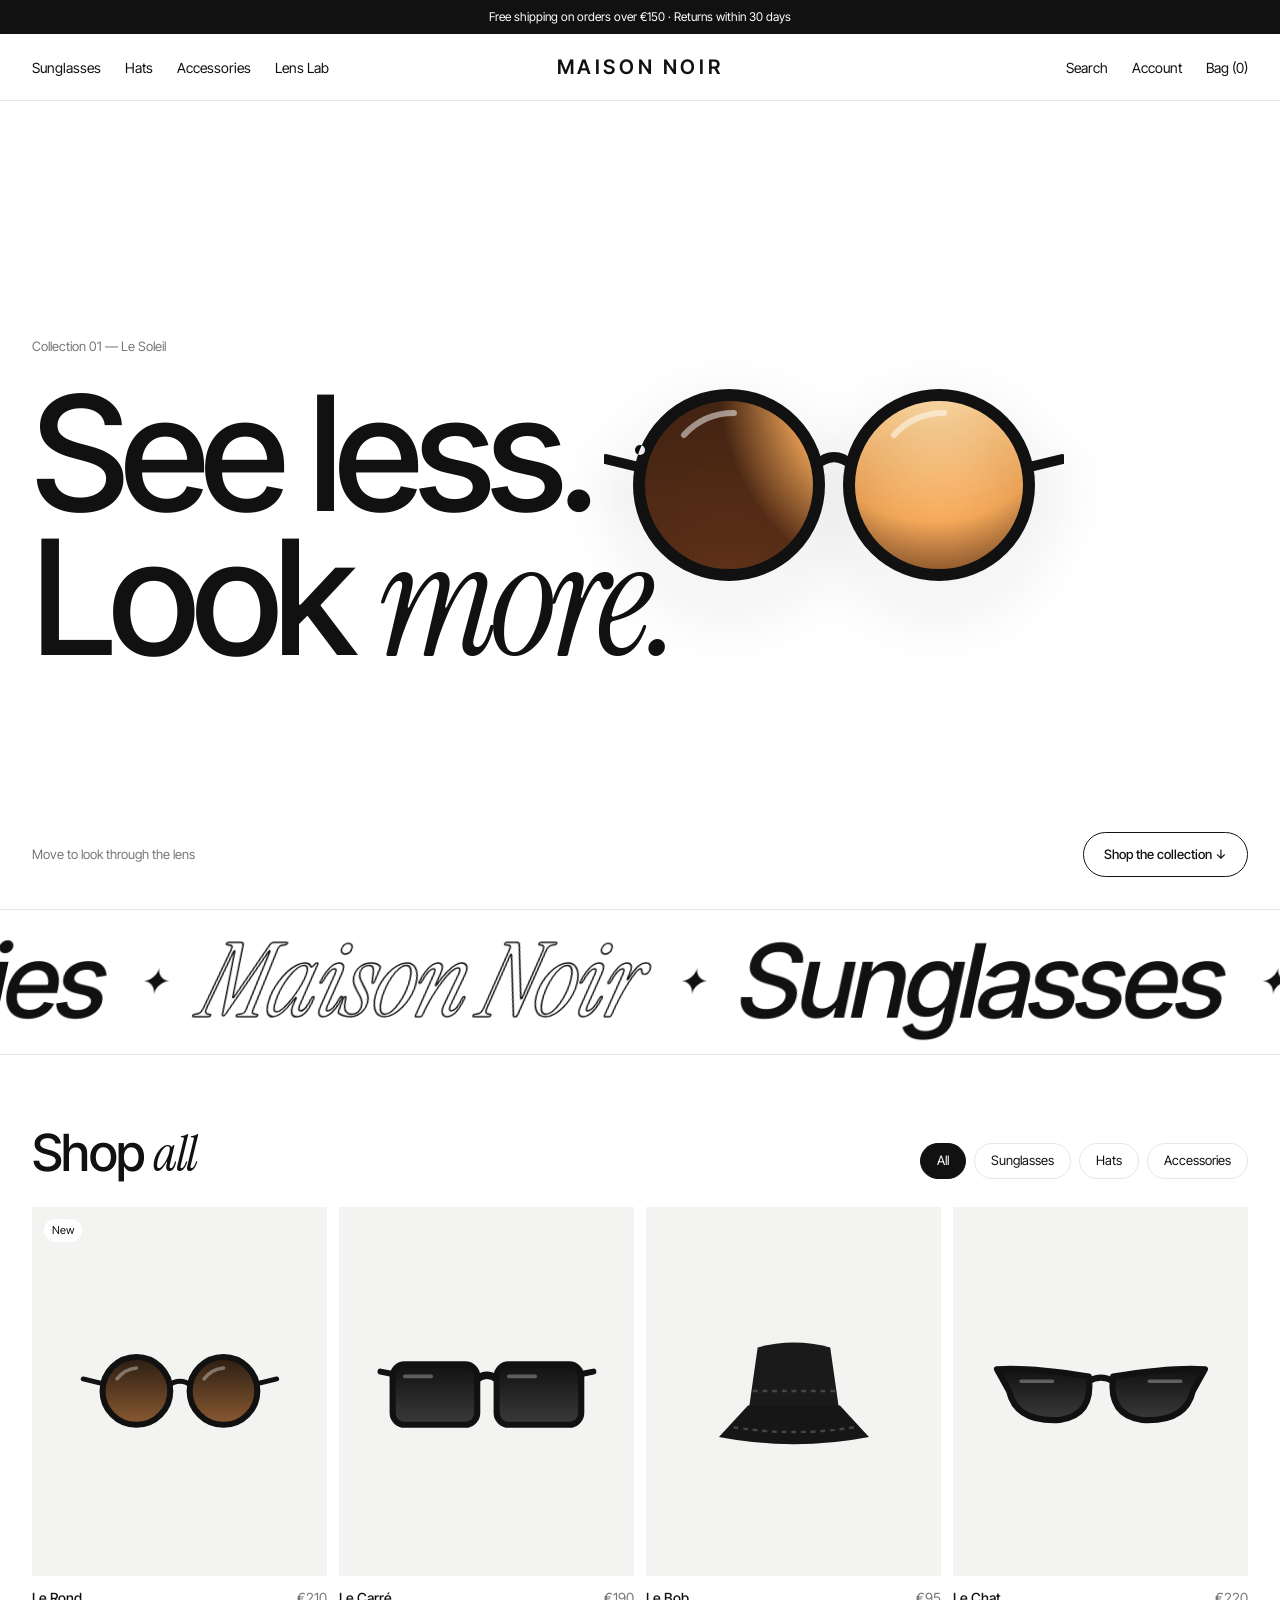
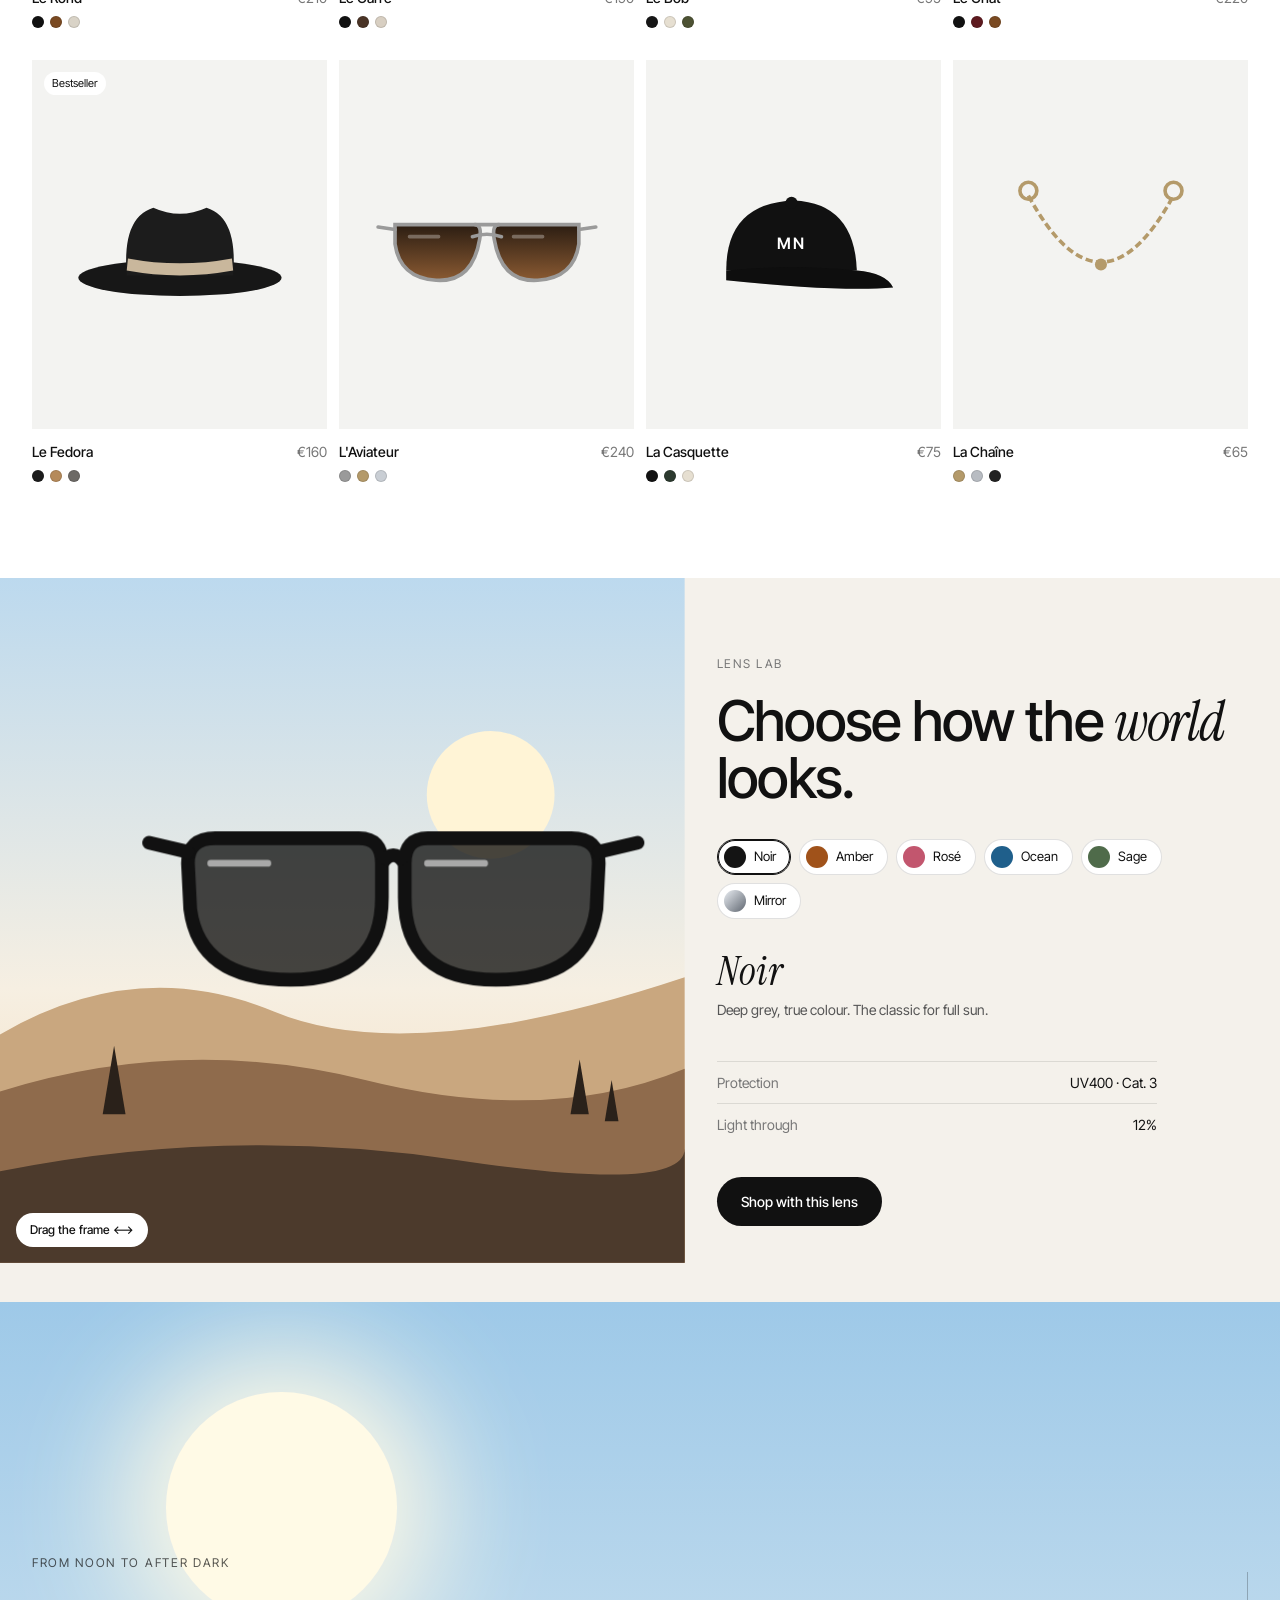
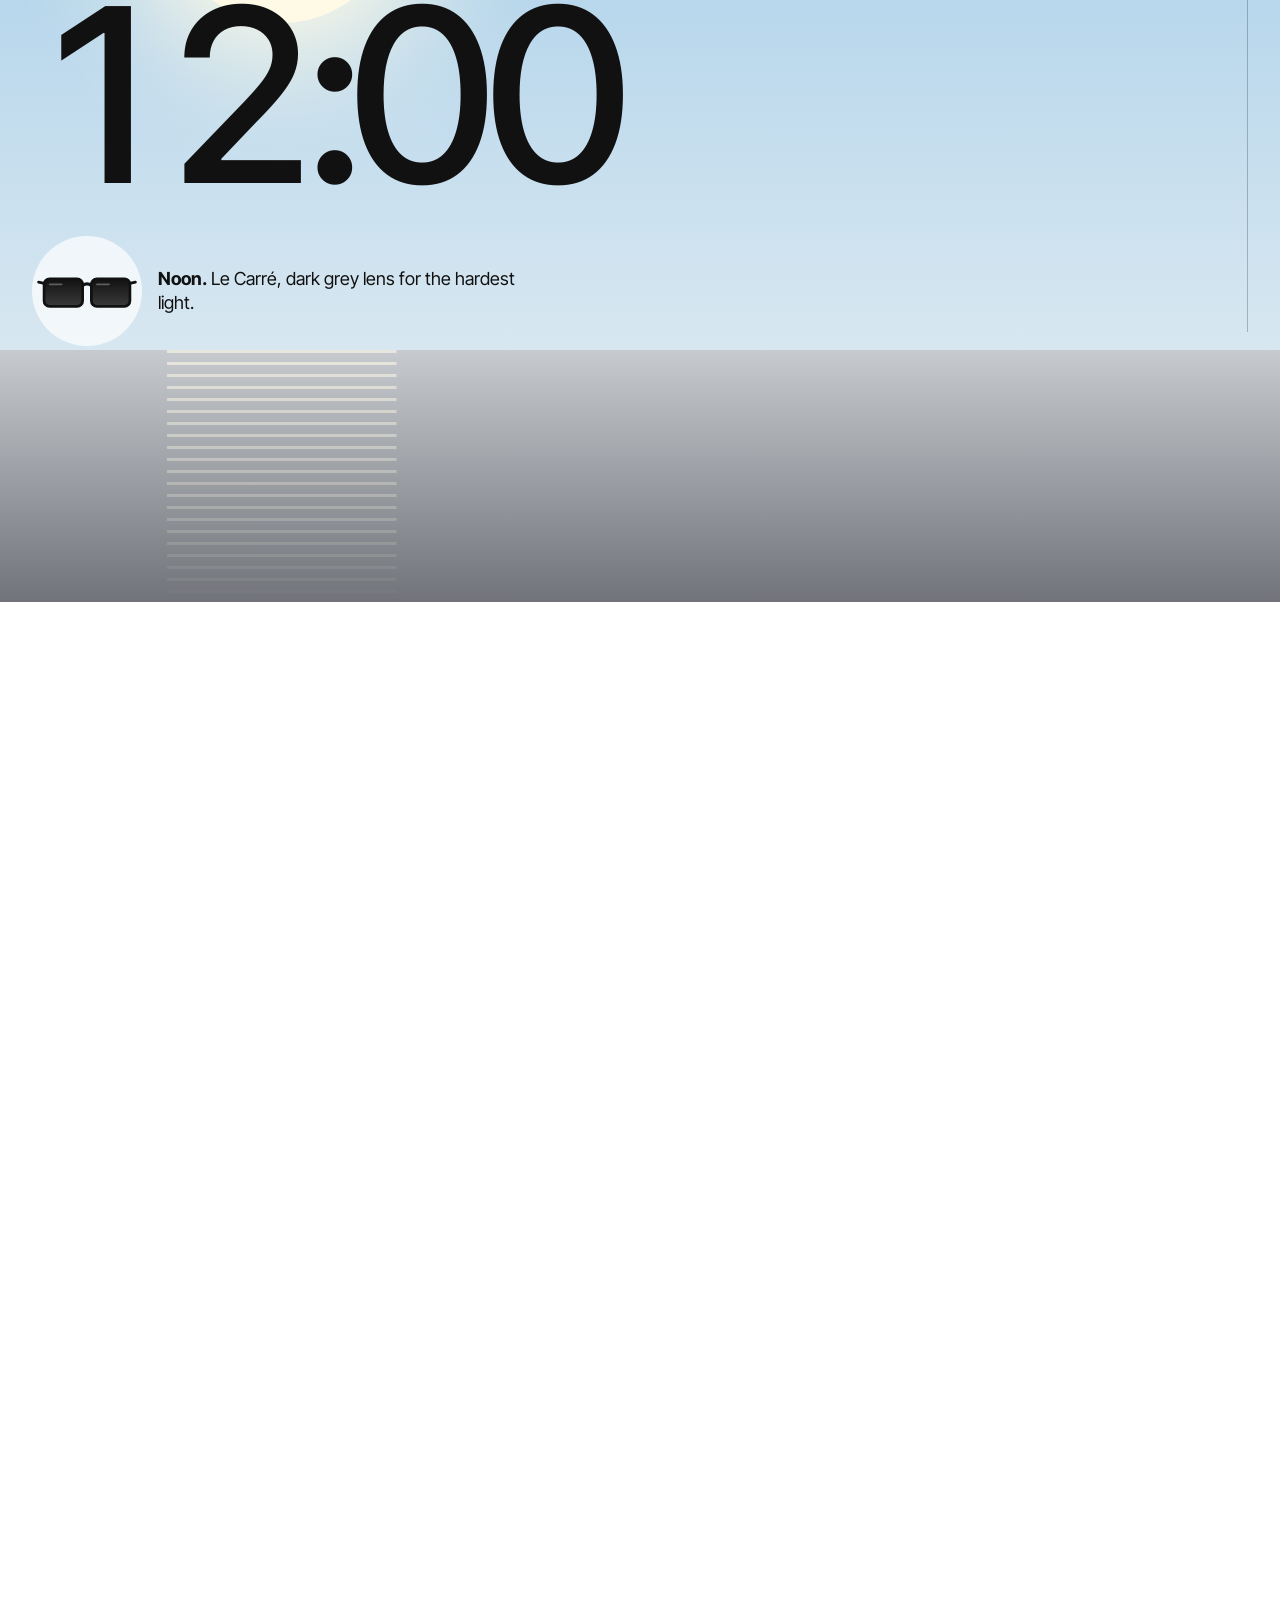
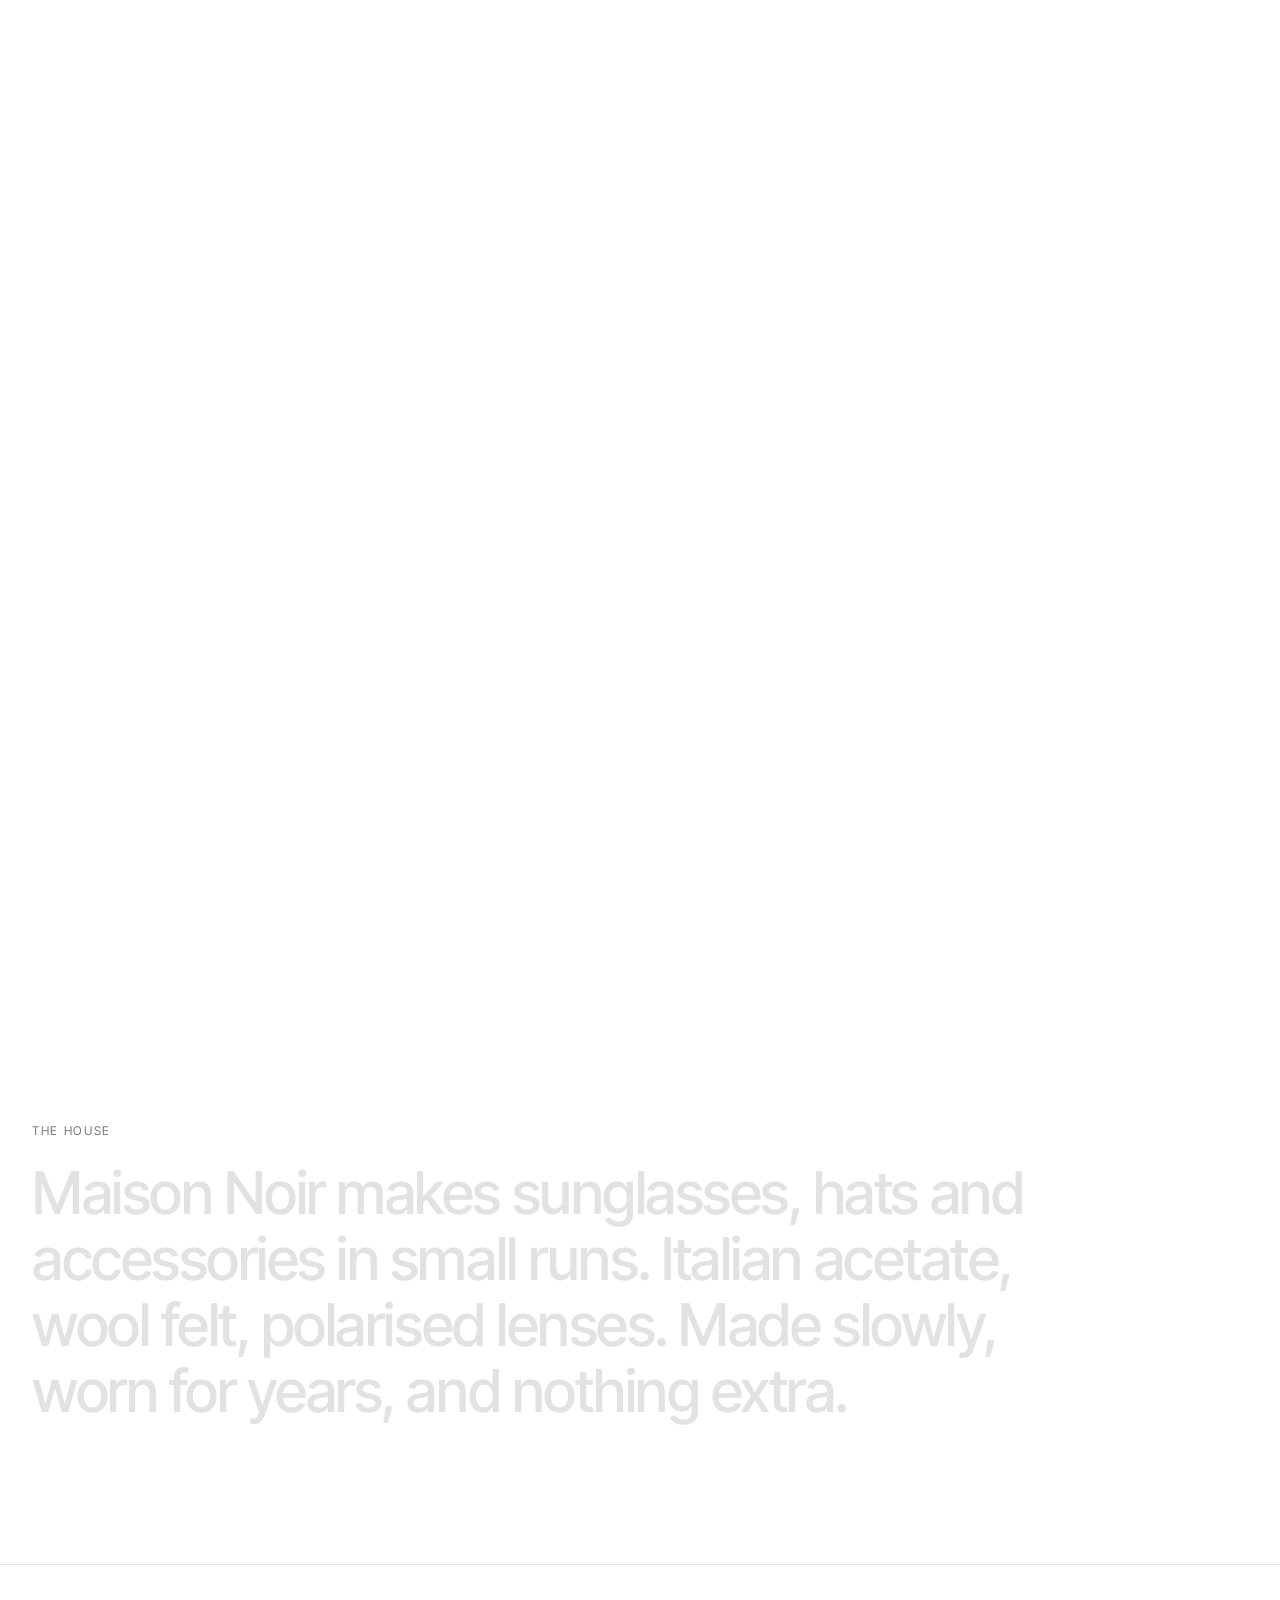
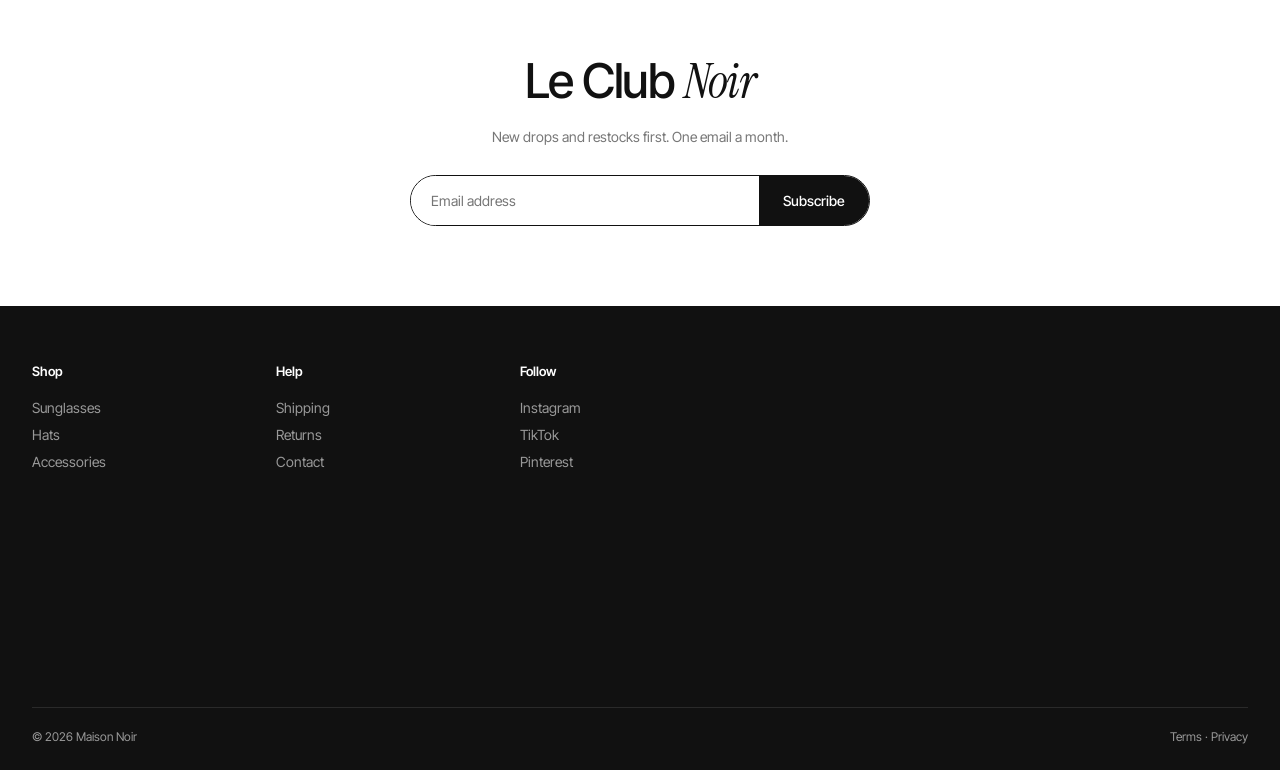
==== commit 63e84c60: "Add interactive product pages and shared bag - product.html#<id> page for every product: magnifier z" ====
--- a/index.html
+++ b/index.html
@@ -12,66 +12,6 @@
 </head>
 <body>
 
-  <!-- Shared product drawings -->
-  <svg width="0" height="0" style="position:absolute" aria-hidden="true">
-    <defs>
-      <linearGradient id="tint" x1="0" y1="0" x2="0" y2="1">
-        <stop offset="0" stop-color="#111"/>
-        <stop offset="1" stop-color="#3a3a3a"/>
-      </linearGradient>
-      <linearGradient id="amber" x1="0" y1="0" x2="0" y2="1">
-        <stop offset="0" stop-color="#2b1d12"/>
-        <stop offset="1" stop-color="#8a5a32"/>
-      </linearGradient>
-    </defs>
-    <symbol id="p-round" viewBox="0 0 200 200">
-      <path d="M90 96 Q100 88 110 96" fill="none" stroke="#111" stroke-width="4"/>
-      <circle cx="64" cy="100" r="28" fill="url(#amber)" stroke="#111" stroke-width="5"/>
-      <circle cx="136" cy="100" r="28" fill="url(#amber)" stroke="#111" stroke-width="5"/>
-      <path d="M36 94 L20 90 M164 94 L180 90" stroke="#111" stroke-width="4" stroke-linecap="round"/>
-    </symbol>
-    <symbol id="p-square" viewBox="0 0 200 200">
-      <rect x="22" y="78" width="70" height="50" rx="10" fill="url(#tint)"/>
-      <rect x="108" y="78" width="70" height="50" rx="10" fill="url(#tint)"/>
-      <path d="M92 90 Q100 84 108 90" fill="none" stroke="#111" stroke-width="6"/>
-      <path d="M32 86 H54 M118 86 H140" stroke="#fff" stroke-opacity=".3" stroke-width="3" stroke-linecap="round"/>
-    </symbol>
-    <symbol id="p-cat" viewBox="0 0 200 200">
-      <path d="M14 82 Q40 80 90 88 Q94 120 66 124 Q30 126 24 100 Z" fill="url(#tint)"/>
-      <path d="M186 82 Q160 80 110 88 Q106 120 134 124 Q170 126 176 100 Z" fill="url(#tint)"/>
-      <path d="M90 92 Q100 86 110 92" fill="none" stroke="#111" stroke-width="5"/>
-    </symbol>
-    <symbol id="p-aviator" viewBox="0 0 200 200">
-      <path d="M24 84 H90 Q96 84 94 96 Q88 132 58 130 Q28 128 24 100 Z" fill="url(#amber)" stroke="#9a9a9a" stroke-width="3"/>
-      <path d="M176 84 H110 Q104 84 106 96 Q112 132 142 130 Q172 128 176 100 Z" fill="url(#amber)" stroke="#9a9a9a" stroke-width="3"/>
-      <path d="M90 84 H110 M88 94 Q100 90 112 94" fill="none" stroke="#9a9a9a" stroke-width="3"/>
-    </symbol>
-    <symbol id="p-bucket" viewBox="0 0 200 200">
-      <path d="M62 120 L70 64 Q100 56 130 64 L138 120 Z" fill="#1a1a1a"/>
-      <path d="M38 138 L62 112 H138 L162 138 Q100 150 38 138 Z" fill="#111"/>
-      <path d="M66 100 H134" stroke="#333" stroke-width="2" stroke-dasharray="4 4"/>
-    </symbol>
-    <symbol id="p-fedora" viewBox="0 0 200 200">
-      <ellipse cx="100" cy="128" rx="84" ry="15" fill="#111"/>
-      <path d="M56 126 Q52 78 78 70 Q100 80 122 70 Q148 78 144 126 Z" fill="#1c1c1c"/>
-      <path d="M57 112 Q100 120 143 112 L144 122 Q100 130 56 122 Z" fill="#c9b79c"/>
-    </symbol>
-    <symbol id="p-cap" viewBox="0 0 200 200">
-      <path d="M44 122 Q44 66 100 64 Q150 66 152 122 Z" fill="#111"/>
-      <path d="M44 122 Q100 116 152 122 Q176 124 182 136 Q140 140 44 130 Z" fill="#1f1f1f"/>
-      <circle cx="98" cy="66" r="5" fill="#111"/>
-      <text x="98" y="104" text-anchor="middle" font-family="Inter Tight, sans-serif" font-size="13" font-weight="600" fill="#fff" letter-spacing="2">MN</text>
-    </symbol>
-    <symbol id="p-chain" viewBox="0 0 200 200">
-      <path d="M40 60 Q100 170 160 60" fill="none" stroke="#b49a6a" stroke-width="3" stroke-dasharray="6 3"/>
-      <circle cx="40" cy="56" r="7" fill="none" stroke="#b49a6a" stroke-width="3"/>
-      <circle cx="160" cy="56" r="7" fill="none" stroke="#b49a6a" stroke-width="3"/>
-      <circle cx="100" cy="117" r="5" fill="#b49a6a"/>
-    </symbol>
-  </svg>
-
-  <div class="cursor" aria-hidden="true"><span></span></div>
-
   <div class="announce">Free shipping on orders over €150 · Returns within 30 days</div>
 
   <header class="nav">
@@ -82,11 +22,11 @@
       <a href="#shop" data-jump="accessories">Accessories</a>
       <a href="#lab">Lens Lab</a>
     </nav>
-    <a href="#" class="nav__logo">Maison Noir</a>
+    <a href="index.html" class="nav__logo">Maison Noir</a>
     <div class="nav__right">
       <a href="#" class="hide-sm">Search</a>
       <a href="#" class="hide-sm">Account</a>
-      <a href="#" class="nav__bag">Bag (<span id="bag-count">0</span>)</a>
+      <button type="button" class="nav__bag" aria-label="Open bag">Bag (<span class="bag-count">0</span>)</button>
     </div>
   </header>
 
@@ -135,48 +75,7 @@
         </div>
       </div>
 
-      <div class="grid">
-        <article class="card" data-cat="sunglasses" data-reveal>
-          <div class="card__img"><span class="card__badge">New</span><svg><use href="#p-round"/></svg><button class="card__add">Add to bag</button></div>
-          <div class="card__info"><h3>Le Rond</h3><span>€210</span></div>
-          <div class="card__swatches"><i style="--c:#8a5a32"></i><i style="--c:#111"></i></div>
-        </article>
-        <article class="card" data-cat="sunglasses" data-reveal>
-          <div class="card__img"><svg><use href="#p-square"/></svg><button class="card__add">Add to bag</button></div>
-          <div class="card__info"><h3>Le Carré</h3><span>€190</span></div>
-          <div class="card__swatches"><i style="--c:#111"></i><i style="--c:#6b5a4a"></i><i style="--c:#d8cfc2"></i></div>
-        </article>
-        <article class="card" data-cat="hats" data-reveal>
-          <div class="card__img"><svg><use href="#p-bucket"/></svg><button class="card__add">Add to bag</button></div>
-          <div class="card__info"><h3>Le Bob</h3><span>€95</span></div>
-          <div class="card__swatches"><i style="--c:#111"></i><i style="--c:#e9e4da"></i></div>
-        </article>
-        <article class="card" data-cat="sunglasses" data-reveal>
-          <div class="card__img"><svg><use href="#p-cat"/></svg><button class="card__add">Add to bag</button></div>
-          <div class="card__info"><h3>Le Chat</h3><span>€220</span></div>
-          <div class="card__swatches"><i style="--c:#111"></i><i style="--c:#7a1f1f"></i></div>
-        </article>
-        <article class="card" data-cat="hats" data-reveal>
-          <div class="card__img"><span class="card__badge">Bestseller</span><svg><use href="#p-fedora"/></svg><button class="card__add">Add to bag</button></div>
-          <div class="card__info"><h3>Le Fedora</h3><span>€160</span></div>
-          <div class="card__swatches"><i style="--c:#1c1c1c"></i><i style="--c:#c9b79c"></i></div>
-        </article>
-        <article class="card" data-cat="sunglasses" data-reveal>
-          <div class="card__img"><svg><use href="#p-aviator"/></svg><button class="card__add">Add to bag</button></div>
-          <div class="card__info"><h3>L'Aviateur</h3><span>€240</span></div>
-          <div class="card__swatches"><i style="--c:#9a9a9a"></i><i style="--c:#b49a6a"></i></div>
-        </article>
-        <article class="card" data-cat="hats" data-reveal>
-          <div class="card__img"><svg><use href="#p-cap"/></svg><button class="card__add">Add to bag</button></div>
-          <div class="card__info"><h3>La Casquette</h3><span>€75</span></div>
-          <div class="card__swatches"><i style="--c:#111"></i><i style="--c:#2c3a2f"></i></div>
-        </article>
-        <article class="card" data-cat="accessories" data-reveal>
-          <div class="card__img"><svg><use href="#p-chain"/></svg><button class="card__add">Add to bag</button></div>
-          <div class="card__info"><h3>La Chaîne</h3><span>€65</span></div>
-          <div class="card__swatches"><i style="--c:#b49a6a"></i><i style="--c:#c0c0c0"></i></div>
-        </article>
-      </div>
+      <div class="grid" id="grid"></div>
     </section>
 
     <!-- 4. Lens Lab -->
@@ -293,7 +192,7 @@
     <div class="footer__cols">
       <div>
         <h4>Shop</h4>
-        <a href="#">Sunglasses</a><a href="#">Hats</a><a href="#">Accessories</a>
+        <a href="#shop" data-jump="sunglasses">Sunglasses</a><a href="#shop" data-jump="hats">Hats</a><a href="#shop" data-jump="accessories">Accessories</a>
       </div>
       <div>
         <h4>Help</h4>
@@ -311,8 +210,8 @@
     </div>
   </footer>
 
-  <div class="toast" id="toast" role="status" aria-live="polite"></div>
-
-  <script src="main.js"></script>
+  <script src="products.js"></script>
+  <script src="common.js"></script>
+  <script src="home.js"></script>
 </body>
 </html>
--- a/styles.css
+++ b/styles.css
@@ -72,7 +72,7 @@
 /* ---------- Nav ---------- */
 .nav {
   position: sticky;
-  top: 0;
+  top: env(safe-area-inset-top, 0px);
   z-index: 20;
   display: grid;
   grid-template-columns: 1fr auto 1fr;
@@ -92,7 +92,8 @@
 .nav__right { display: flex; gap: 24px; justify-content: flex-end; }
 .nav a:not(.nav__logo):hover { opacity: .55; }
 .nav__toggle { display: none; background: none; border: 0; padding: 0; text-align: left; }
-.nav__bag { display: inline-block; }
+.nav__bag { display: inline-block; background: none; border: 0; padding: 0; font: inherit; }
+.nav__bag:hover { opacity: .55; }
 .nav__bag.is-bump { animation: bump .5s var(--ease); }
 @keyframes bump { 40% { transform: scale(1.25); } }
 
@@ -107,6 +108,13 @@
   transition: transform .3s var(--ease), background .2s;
 }
 .btn:hover { transform: translateY(-2px); background: #333; }
+.btn { border: 0; text-align: center; }
+.btn--block { display: block; width: 100%; padding: 16px 24px; }
+.btn--sm { padding: 8px 14px; font-size: 13px; }
+.link { background: none; border: 0; padding: 0; text-decoration: underline; text-underline-offset: 3px; font-size: 13px; }
+.link:hover { opacity: .6; }
+.no-scroll { overflow: hidden; }
+:focus-visible { outline: 2px solid var(--black); outline-offset: 2px; }
 
 /* ---------- 1. Hero lens ---------- */
 .hero {
@@ -305,6 +313,8 @@
   margin-top: 12px;
 }
 .card__info h3 { font-size: 14px; font-weight: 500; }
+.card__link { position: absolute; inset: 0; }
+.has-cursor .card__link { cursor: none; }
 .card__info span { color: var(--muted); }
 .card__swatches { display: flex; gap: 6px; margin-top: 8px; }
 .card__swatches i {
@@ -592,6 +602,360 @@
   border-top: 1px solid #2a2a2a;
 }
 
+
+/* ---------- Stepper ---------- */
+.stepper {
+  display: inline-flex;
+  align-items: center;
+  border: 1px solid var(--line);
+  border-radius: 999px;
+}
+.stepper button {
+  width: 44px; height: 50px;
+  background: none;
+  border: 0;
+  font-size: 18px;
+}
+.stepper span { min-width: 20px; text-align: center; font-variant-numeric: tabular-nums; }
+.stepper--sm button { width: 30px; height: 30px; font-size: 15px; }
+
+/* ---------- Bag drawer ---------- */
+.drawer { position: fixed; inset: 0; z-index: 60; }
+.drawer__scrim {
+  position: absolute; inset: 0;
+  background: rgba(17, 17, 17, .4);
+  opacity: 0;
+  transition: opacity .35s;
+}
+.drawer__panel {
+  position: absolute;
+  top: 0; right: 0; bottom: 0;
+  width: min(420px, 100%);
+  background: var(--white);
+  display: flex;
+  flex-direction: column;
+  padding: calc(20px + env(safe-area-inset-top, 0px)) max(20px, env(safe-area-inset-right, 0px)) calc(20px + env(safe-area-inset-bottom, 0px)) 20px;
+  transform: translateX(100%);
+  transition: transform .35s var(--ease);
+}
+.drawer.is-open .drawer__scrim { opacity: 1; }
+.drawer.is-open .drawer__panel { transform: none; }
+.drawer__head { display: flex; justify-content: space-between; align-items: center; }
+.drawer__head h2 { font-size: 20px; font-weight: 500; }
+.drawer__close { background: none; border: 0; text-decoration: underline; text-underline-offset: 3px; }
+.drawer__ship { margin: 20px 0; padding: 14px; background: var(--tile); font-size: 13px; }
+.drawer__bar { height: 3px; background: var(--line); margin-top: 10px; overflow: hidden; }
+.drawer__bar span {
+  display: block; height: 100%;
+  background: var(--black);
+  transform-origin: left;
+  transform: scaleX(0);
+  transition: transform .6s var(--ease);
+}
+.drawer__list { list-style: none; margin: 0; padding: 0; flex: 1; overflow-y: auto; }
+.drawer__empty { padding: 40px 0; text-align: center; display: grid; gap: 8px; justify-items: center; color: var(--muted); }
+.bag-item { display: flex; gap: 14px; padding: 14px 0; border-bottom: 1px solid var(--line); }
+.bag-item__img { flex: none; width: 84px; aspect-ratio: 4 / 5; background: var(--tile); display: grid; place-items: center; }
+.bag-item__img svg { width: 90%; aspect-ratio: 1; }
+.bag-item__body { flex: 1; min-width: 0; display: flex; flex-direction: column; gap: 6px; }
+.bag-item__body p { color: var(--muted); font-size: 13px; }
+.bag-item__row { display: flex; justify-content: space-between; align-items: center; gap: 8px; font-weight: 500; }
+.drawer__foot { padding-top: 16px; display: grid; gap: 10px; }
+.drawer__total { display: flex; justify-content: space-between; font-size: 16px; }
+.drawer__note { font-size: 12px; color: var(--muted); }
+
+/* ---------- Product page ---------- */
+.crumbs {
+  display: flex;
+  gap: 8px;
+  flex-wrap: wrap;
+  padding: 16px var(--gutter);
+  font-size: 13px;
+  color: var(--muted);
+}
+.crumbs a:hover { color: var(--black); }
+.crumbs [aria-current] { color: var(--black); }
+
+.pd {
+  display: grid;
+  grid-template-columns: minmax(0, 1.25fr) minmax(0, 1fr);
+  gap: clamp(24px, 4vw, 64px);
+  padding: 0 var(--gutter) 96px;
+  align-items: start;
+}
+.pd__gallery { position: sticky; top: 76px; display: grid; gap: 12px; }
+.pd__stage {
+  position: relative;
+  aspect-ratio: 1;
+  max-height: calc(100vh - 150px);
+  width: 100%;
+  background: var(--tile);
+  overflow: hidden;
+  display: grid;
+  place-items: center;
+  touch-action: pan-y;
+  --px: 50%;
+  --py: 50%;
+}
+.has-cursor .pd__stage { cursor: none; }
+.pd__stage.is-swap .pd__art { animation: swap .6s var(--ease); }
+@keyframes swap { 0% { transform: scale(.94); opacity: .4; } 100% { transform: none; opacity: 1; } }
+.pd__art { width: 86%; aspect-ratio: 1; }
+.pd__art--close {
+  width: 86%;
+  transform: scale(2.2);
+  transform-origin: var(--px) var(--py);
+  transition: transform-origin .4s var(--ease);
+}
+.pd__loupe {
+  position: absolute;
+  top: 0; left: 0;
+  width: 200px; height: 200px;
+  border-radius: 50%;
+  overflow: hidden;
+  background: var(--tile);
+  box-shadow: 0 0 0 1px rgba(0, 0, 0, .1), 0 20px 50px rgba(0, 0, 0, .18);
+  pointer-events: none;
+  opacity: 0;
+  transition: opacity .2s;
+}
+.pd__stage:hover .pd__loupe { opacity: 1; }
+.pd__loupe-inner { position: absolute; top: 0; left: 0; display: grid; place-items: center; }
+.pd__loupe-inner svg { width: 86%; aspect-ratio: 1; }
+.pd__scene { position: absolute; inset: 0; width: 100%; height: 100%; }
+.pd__overlay {
+  position: absolute;
+  width: 150%;
+  aspect-ratio: 1;
+  left: calc(var(--px) - 75%);
+  top: calc(var(--py) - 75%);
+  mix-blend-mode: multiply;
+  opacity: .85;
+  transition: left .5s var(--ease), top .5s var(--ease);
+  animation: drift 7s ease-in-out infinite alternate;
+}
+@keyframes drift { from { translate: -6% 2%; } to { translate: 6% -2%; } }
+.pd__hint {
+  position: absolute;
+  left: 14px; bottom: 14px;
+  background: var(--white);
+  padding: 6px 12px;
+  border-radius: 999px;
+  font-size: 12px;
+  pointer-events: none;
+}
+.dim { stroke: var(--black); stroke-width: .8; fill: none; }
+.dim-label { font-family: var(--font); font-size: 7px; text-anchor: middle; fill: var(--black); }
+.pd__views { display: flex; gap: 8px; flex-wrap: wrap; }
+.pd__views button {
+  background: none;
+  border: 1px solid var(--line);
+  border-radius: 999px;
+  padding: 7px 16px;
+  font-size: 13px;
+}
+.pd__views button[aria-selected="true"] { background: var(--black); border-color: var(--black); color: var(--white); }
+
+.pd__info { display: flex; flex-direction: column; gap: 22px; padding-top: 8px; min-width: 0; }
+.pd__info .eyebrow { margin: 0; }
+.pd__name {
+  font-family: var(--serif);
+  font-weight: 400;
+  font-size: clamp(52px, 6vw, 88px);
+  line-height: .9;
+  letter-spacing: -.02em;
+}
+.pd__price { font-size: 20px; font-weight: 500; margin-top: -8px; }
+.pd__tagline { font-size: 16px; color: #444; max-width: 40ch; }
+.pd__group { display: grid; gap: 12px; }
+.pd__label { display: flex; gap: 8px; align-items: baseline; font-weight: 500; }
+.pd__label span { color: var(--muted); font-weight: 400; }
+.pd__finder-toggle { margin-left: auto; }
+.swatch-row { display: flex; gap: 10px; }
+.swatch {
+  width: 36px; height: 36px;
+  border-radius: 50%;
+  border: 0;
+  background: var(--c);
+  box-shadow: inset 0 0 0 1px rgba(0, 0, 0, .15), 0 0 0 3px var(--white), 0 0 0 4px transparent;
+  transition: box-shadow .2s, transform .2s var(--ease);
+}
+.swatch:hover { transform: scale(1.08); }
+.swatch[aria-pressed="true"] { box-shadow: inset 0 0 0 1px rgba(0, 0, 0, .15), 0 0 0 3px var(--white), 0 0 0 4px var(--black); }
+.size-row { display: grid; grid-template-columns: repeat(4, 1fr); gap: 8px; }
+.size {
+  display: grid;
+  gap: 2px;
+  padding: 10px 4px;
+  background: none;
+  border: 1px solid var(--line);
+  border-radius: 10px;
+  transition: border-color .2s, background .2s, color .2s;
+}
+.size small { font-size: 11px; color: var(--muted); }
+.size:hover { border-color: var(--black); }
+.size[aria-pressed="true"] { background: var(--black); border-color: var(--black); color: var(--white); }
+.size[aria-pressed="true"] small { color: #bbb; }
+#size-group.is-error .size-row { animation: shake .4s; }
+#size-group.is-error .size { border-color: #b3261e; }
+@keyframes shake { 25% { transform: translateX(-6px); } 75% { transform: translateX(6px); } }
+.pd__error { color: #b3261e; font-size: 13px; margin-top: -14px; min-height: 0; }
+.pd__error:empty { display: none; }
+
+.finder { display: grid; gap: 12px; padding: 16px; background: var(--tile); border-radius: 12px; font-size: 13px; }
+.finder label { display: flex; justify-content: space-between; }
+.finder input[type=range] { width: 100%; accent-color: var(--black); }
+.finder__scale { position: relative; display: grid; grid-template-columns: repeat(4, 1fr); text-align: center; font-size: 11px; color: var(--muted); border-top: 1px solid var(--line); padding-top: 6px; }
+.finder__scale i {
+  position: absolute;
+  top: -5px;
+  width: 9px; height: 9px;
+  margin-left: -4.5px;
+  border-radius: 50%;
+  background: var(--black);
+  transition: left .2s var(--ease);
+}
+.finder__result { display: flex; align-items: center; justify-content: space-between; gap: 12px; flex-wrap: wrap; }
+
+.pd__buy { display: flex; gap: 10px; }
+.pd__buy .btn--block { flex: 1; }
+.pd__ship {
+  display: grid;
+  gap: 4px;
+  padding: 14px 16px;
+  border: 1px solid var(--line);
+  border-radius: 12px;
+  font-size: 13px;
+  color: #444;
+  font-variant-numeric: tabular-nums;
+}
+.pd__ship p:first-child { color: var(--black); }
+.pd__ship p:first-child::before {
+  content: "";
+  display: inline-block;
+  width: 7px; height: 7px;
+  margin-right: 8px;
+  border-radius: 50%;
+  background: #2e8b57;
+  vertical-align: 1px;
+  animation: pulse 1.6s ease-in-out infinite;
+}
+@keyframes pulse { 50% { opacity: .3; } }
+.pd__acc details { border-top: 1px solid var(--line); }
+.pd__acc details:last-child { border-bottom: 1px solid var(--line); }
+.pd__acc summary {
+  list-style: none;
+  display: flex;
+  justify-content: space-between;
+  padding: 16px 0;
+  font-weight: 500;
+  cursor: pointer;
+}
+.pd__acc summary::-webkit-details-marker { display: none; }
+.pd__acc summary::after { content: "+"; font-size: 18px; line-height: 1; transition: transform .3s var(--ease); }
+.pd__acc details[open] summary::after { transform: rotate(45deg); }
+.pd__acc details > :not(summary) { margin: 0 0 16px; color: #444; max-width: 60ch; }
+.pd__acc ul { padding-left: 18px; }
+
+.pd-specs {
+  display: grid;
+  grid-template-columns: minmax(0, 1fr) minmax(0, 1.2fr);
+  gap: clamp(32px, 6vw, 96px);
+  padding: 96px var(--gutter);
+  background: var(--tile);
+}
+.pd-specs h2, .pd-made h2, .pd-pair h2 {
+  font-size: clamp(36px, 4.4vw, 60px);
+  font-weight: 500;
+  letter-spacing: -.03em;
+  line-height: 1;
+  margin-bottom: 20px;
+  text-wrap: balance;
+}
+.pd-specs__intro p:last-child { color: #555; max-width: 42ch; }
+.spec-table { margin: 0; }
+.spec-table div {
+  display: flex;
+  justify-content: space-between;
+  gap: 16px;
+  padding: 14px 0;
+  border-bottom: 1px solid rgba(0, 0, 0, .1);
+}
+.spec-table dt { color: var(--muted); }
+.spec-table dd { margin: 0; text-align: right; font-weight: 500; font-variant-numeric: tabular-nums; }
+
+.pd-made { padding: 96px var(--gutter); }
+.steps {
+  list-style: none;
+  margin: 40px 0 0;
+  padding: 0;
+  display: grid;
+  grid-template-columns: repeat(4, minmax(0, 1fr));
+  gap: 24px;
+}
+.steps li { position: relative; padding-top: 24px; display: grid; gap: 8px; align-content: start; }
+.steps li::before, .steps li::after {
+  content: "";
+  position: absolute;
+  top: 0; left: 0; right: 0;
+  height: 1px;
+  background: var(--line);
+}
+.steps li::after {
+  height: 2px;
+  background: var(--black);
+  transform: scaleX(0);
+  transform-origin: left;
+  transition: transform 1.2s var(--ease) calc(var(--d, 0ms) + 300ms);
+}
+.steps li.is-in::after { transform: none; }
+.steps__n { font-size: 12px; color: var(--muted); font-variant-numeric: tabular-nums; }
+.steps h3 { font-family: var(--serif); font-style: italic; font-weight: 400; font-size: 32px; line-height: 1; }
+.steps p { color: #555; }
+
+.pd-pair { padding: 0 var(--gutter) 96px; }
+.grid--3 { grid-template-columns: repeat(3, 1fr); }
+
+.pd-nav {
+  display: grid;
+  grid-template-columns: 1fr 1fr;
+  border-top: 1px solid var(--line);
+}
+.pd-nav a {
+  display: grid;
+  gap: 4px;
+  padding: 40px var(--gutter);
+  transition: background .3s;
+}
+.pd-nav a + a { text-align: right; border-left: 1px solid var(--line); }
+.pd-nav a:hover { background: var(--tile); }
+.pd-nav span { font-size: 12px; color: var(--muted); }
+.pd-nav strong { font-size: clamp(22px, 3vw, 40px); font-weight: 500; letter-spacing: -.02em; }
+
+.buybar {
+  position: fixed;
+  left: 50%;
+  bottom: calc(16px + env(safe-area-inset-bottom, 0px));
+  z-index: 25;
+  display: flex;
+  align-items: center;
+  gap: 12px;
+  width: min(560px, calc(100% - 32px));
+  padding: 8px 8px 8px 8px;
+  background: var(--white);
+  border: 1px solid var(--line);
+  border-radius: 999px;
+  box-shadow: 0 16px 40px rgba(0, 0, 0, .12);
+  transform: translate(-50%, 150%);
+  transition: transform .45s var(--ease);
+}
+.buybar.is-show { transform: translate(-50%, 0); }
+.buybar__img { flex: none; width: 48px; height: 48px; border-radius: 50%; background: var(--tile); display: grid; place-items: center; overflow: hidden; }
+.buybar__img svg { width: 90%; aspect-ratio: 1; }
+.buybar__text { flex: 1; min-width: 0; display: grid; font-size: 13px; }
+.buybar__text span { color: var(--muted); white-space: nowrap; overflow: hidden; text-overflow: ellipsis; }
+.buybar .btn { padding: 12px 20px; }
+
 /* ---------- Toast ---------- */
 .toast {
   position: fixed;
@@ -613,6 +977,7 @@
 /* ---------- Tablet ---------- */
 @media (max-width: 1024px) {
   .grid { grid-template-columns: repeat(3, 1fr); }
+  .steps { grid-template-columns: repeat(2, minmax(0, 1fr)); row-gap: 40px; }
   .lab { grid-template-columns: 1fr; }
   .lab__stage { aspect-ratio: 4 / 3; }
 }
@@ -655,6 +1020,18 @@
   .filters button { flex: none; }
 
   .grid { grid-template-columns: repeat(2, 1fr); gap: 24px 8px; }
+  .grid--3 > :nth-child(3) { display: none; }
+
+  .pd { grid-template-columns: 1fr; padding-bottom: 64px; }
+  .pd__gallery { position: static; margin: 0 calc(var(--gutter) * -1); }
+  .pd__views { padding: 0 var(--gutter); }
+  .pd__stage { max-height: none; }
+  .pd__name { font-size: 64px; }
+  .pd-specs { grid-template-columns: 1fr; padding: 64px var(--gutter); }
+  .pd-made { padding: 64px var(--gutter); }
+  .steps { grid-template-columns: 1fr; gap: 32px; }
+  .pd-pair { padding-bottom: 64px; }
+  .pd-nav a { padding: 28px var(--gutter); }
   /* No hover on touch: keep the add button visible as a small pill */
   .card__add {
     opacity: 1;
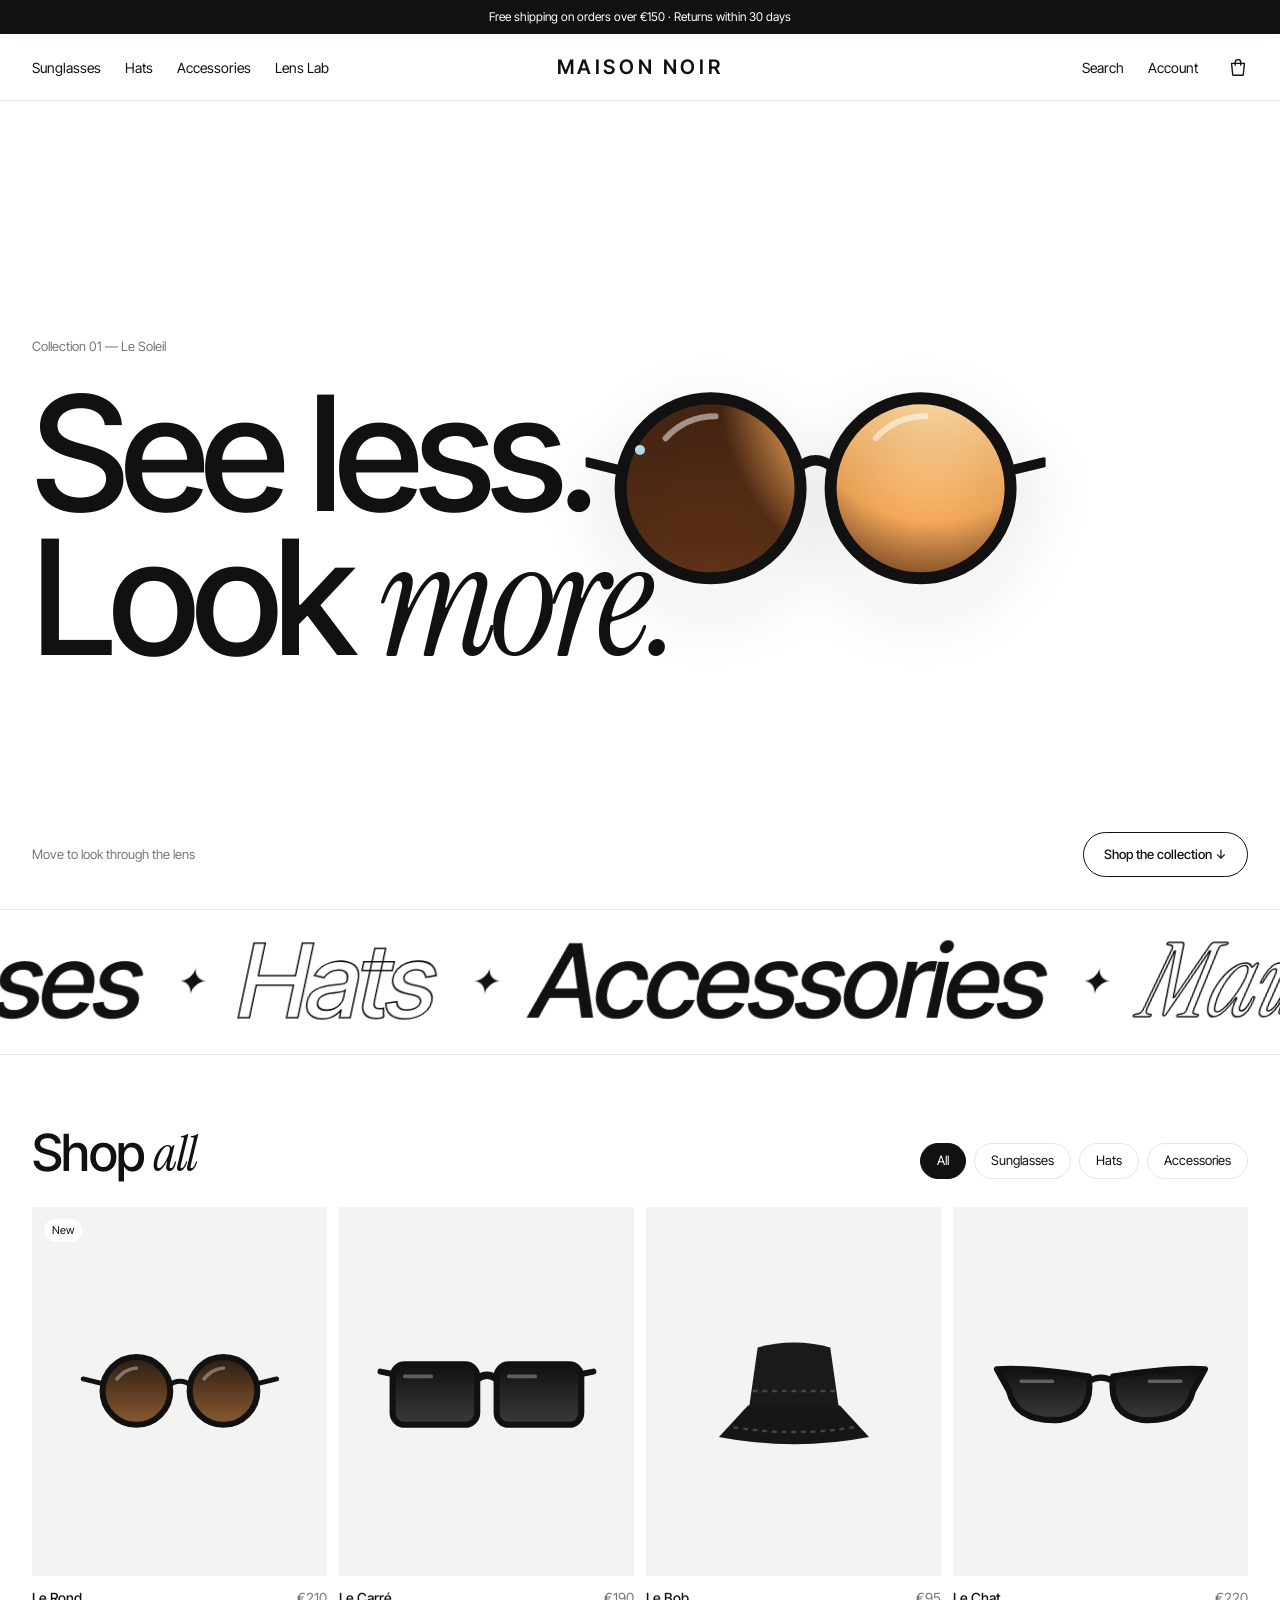
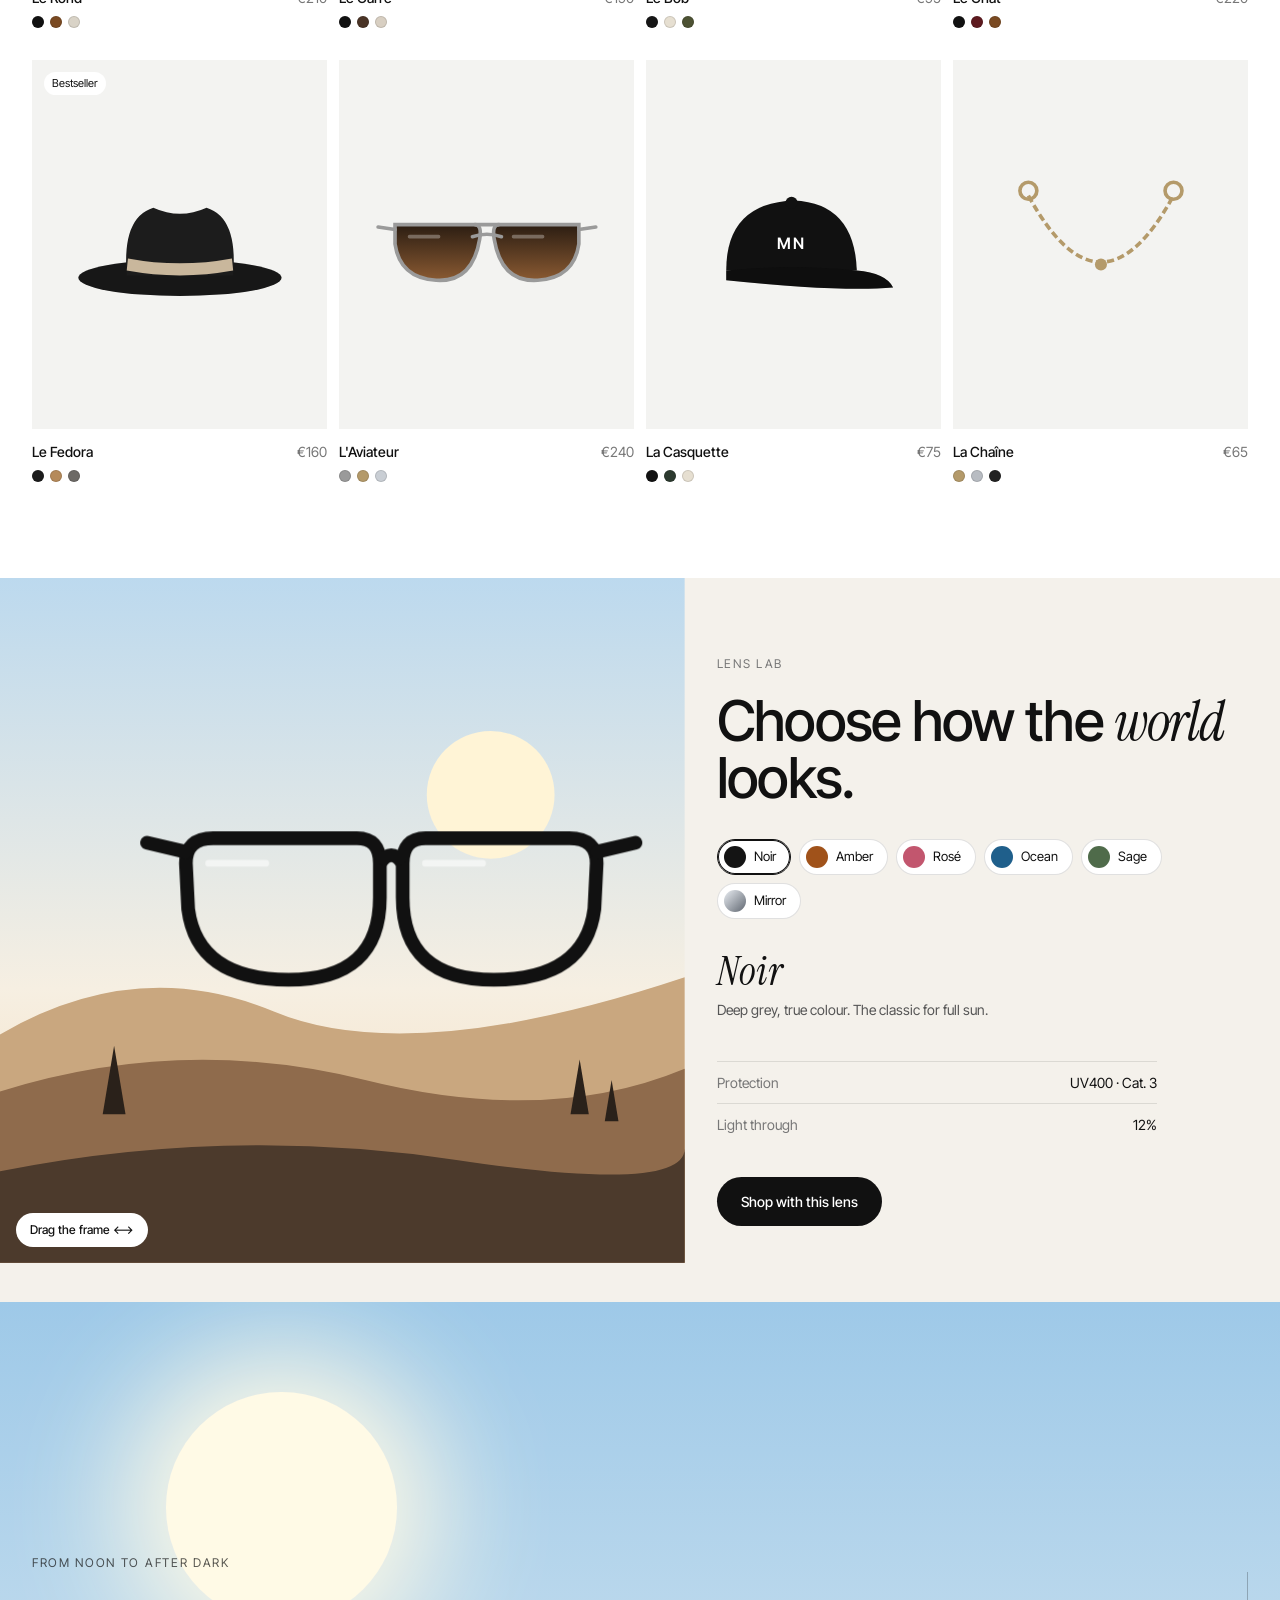
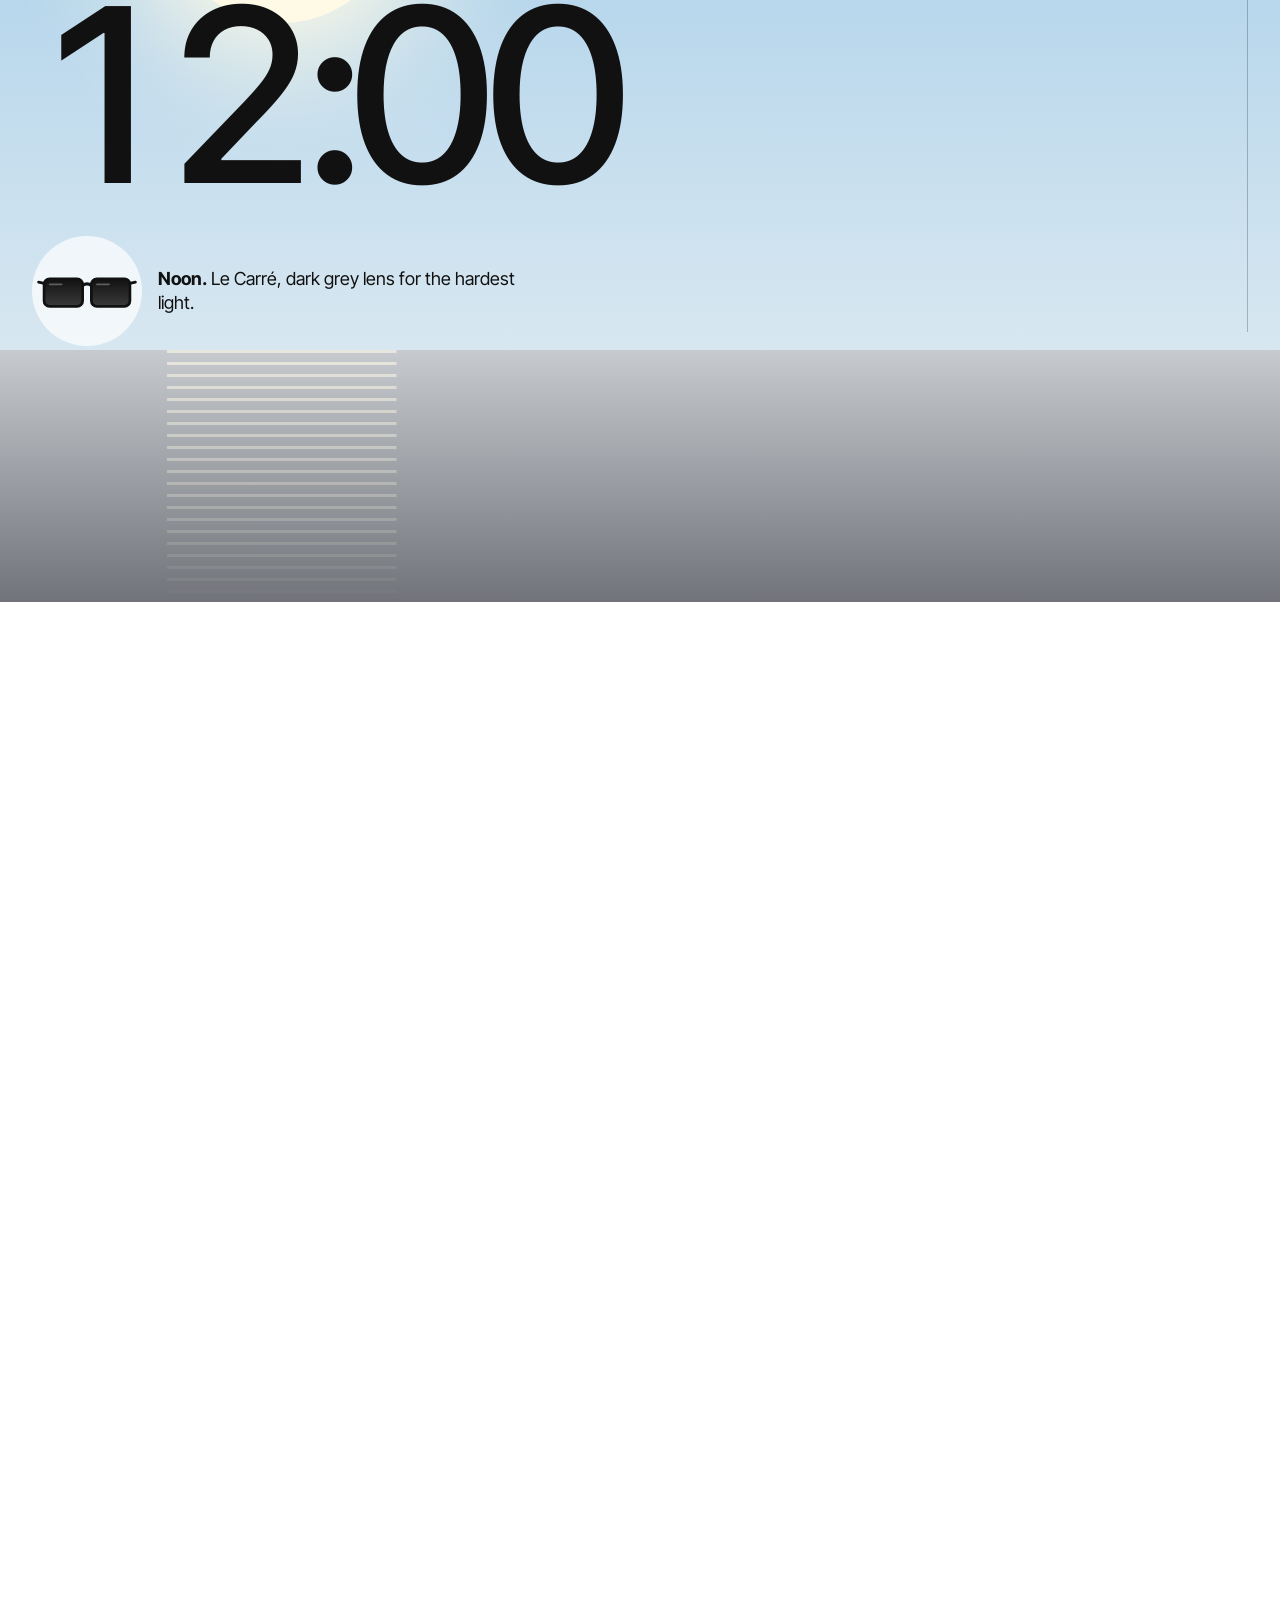
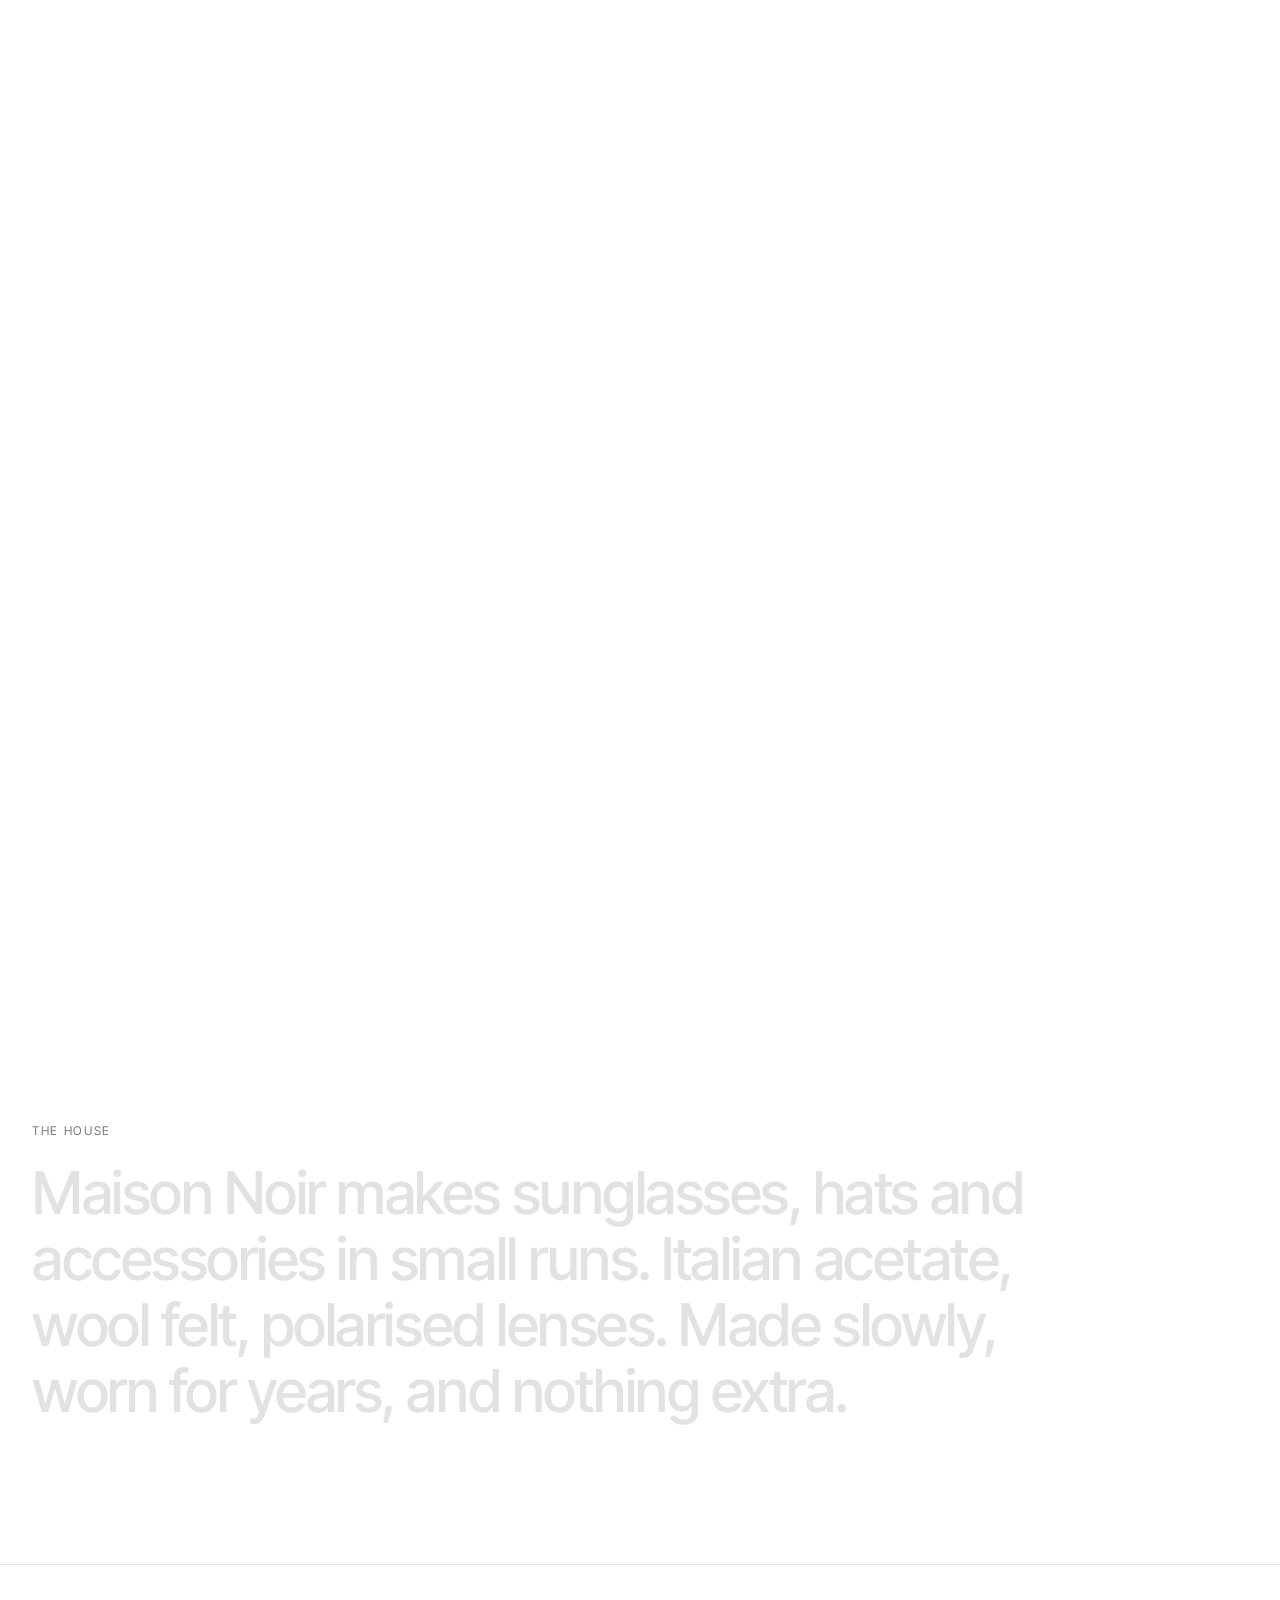
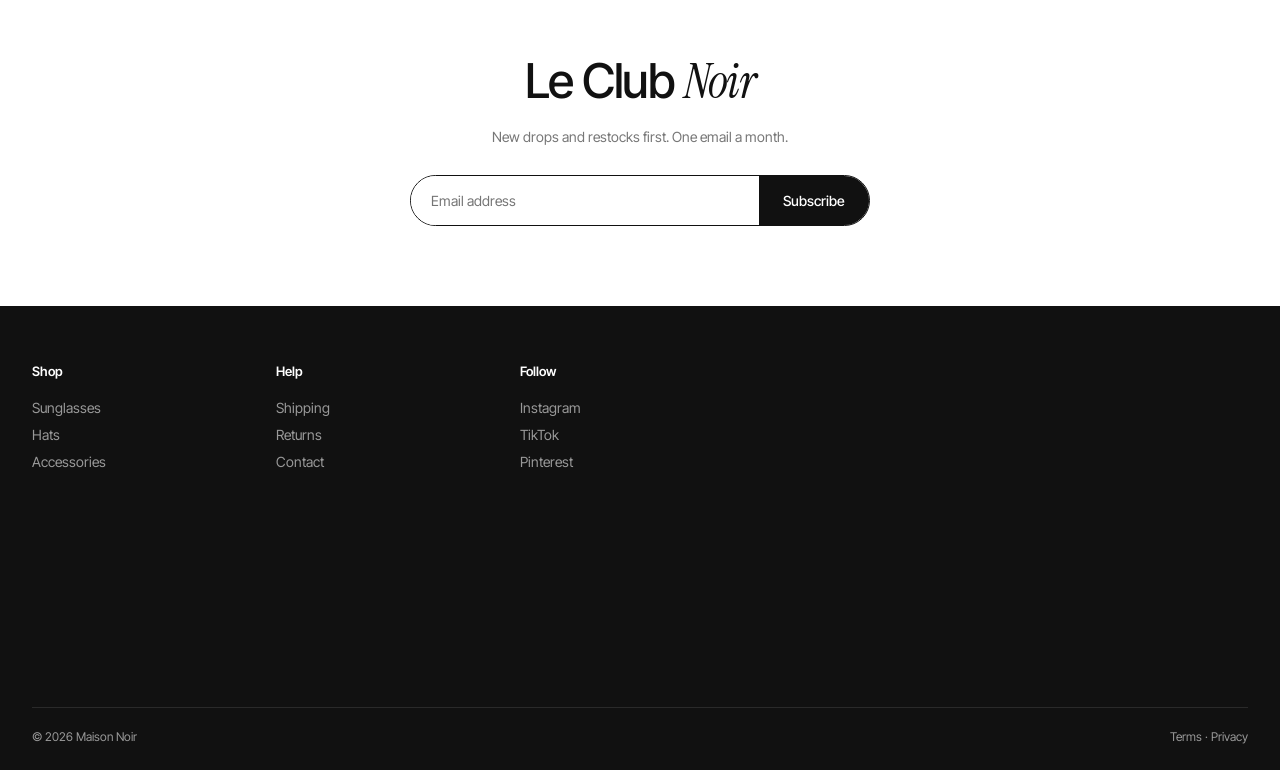
==== commit 682d4a96: "Replace Bag text with a bag icon and count badge Co-Authored-By: Claude Opus 5.5 <noreply@anthropic." ====
--- a/index.html
+++ b/index.html
@@ -26,7 +26,10 @@
     <div class="nav__right">
       <a href="#" class="hide-sm">Search</a>
       <a href="#" class="hide-sm">Account</a>
-      <button type="button" class="nav__bag" aria-label="Open bag">Bag (<span class="bag-count">0</span>)</button>
+      <button type="button" class="nav__bag" aria-label="Open bag">
+        <svg viewBox="0 0 24 24" aria-hidden="true"><path d="M5 8h14l-1.2 12.2a1 1 0 0 1-1 .8H7.2a1 1 0 0 1-1-.8L5 8Z"/><path d="M9 10V7a3 3 0 0 1 6 0v3"/></svg>
+        <span class="bag-count" hidden>0</span>
+      </button>
     </div>
   </header>
 
--- a/styles.css
+++ b/styles.css
@@ -89,10 +89,32 @@
   letter-spacing: .18em;
   text-transform: uppercase;
 }
-.nav__right { display: flex; gap: 24px; justify-content: flex-end; }
+.nav__right { display: flex; gap: 24px; align-items: center; justify-content: flex-end; }
 .nav a:not(.nav__logo):hover { opacity: .55; }
 .nav__toggle { display: none; background: none; border: 0; padding: 0; text-align: left; }
-.nav__bag { display: inline-block; background: none; border: 0; padding: 0; font: inherit; }
+.nav__bag {
+  position: relative;
+  display: inline-grid;
+  place-items: center;
+  width: 32px; height: 32px;
+  margin: -6px -6px -6px 0;
+  background: none; border: 0; padding: 0; font: inherit;
+}
+.nav__bag svg { width: 22px; height: 22px; fill: none; stroke: currentColor; stroke-width: 1.5; stroke-linejoin: round; stroke-linecap: round; }
+.nav__bag .bag-count {
+  position: absolute;
+  top: 0; right: -2px;
+  min-width: 16px; height: 16px;
+  padding: 0 4px;
+  border-radius: 999px;
+  background: var(--black);
+  color: var(--white);
+  font-size: 10px;
+  font-weight: 600;
+  line-height: 16px;
+  text-align: center;
+  font-variant-numeric: tabular-nums;
+}
 .nav__bag:hover { opacity: .55; }
 .nav__bag.is-bump { animation: bump .5s var(--ease); }
 @keyframes bump { 40% { transform: scale(1.25); } }
